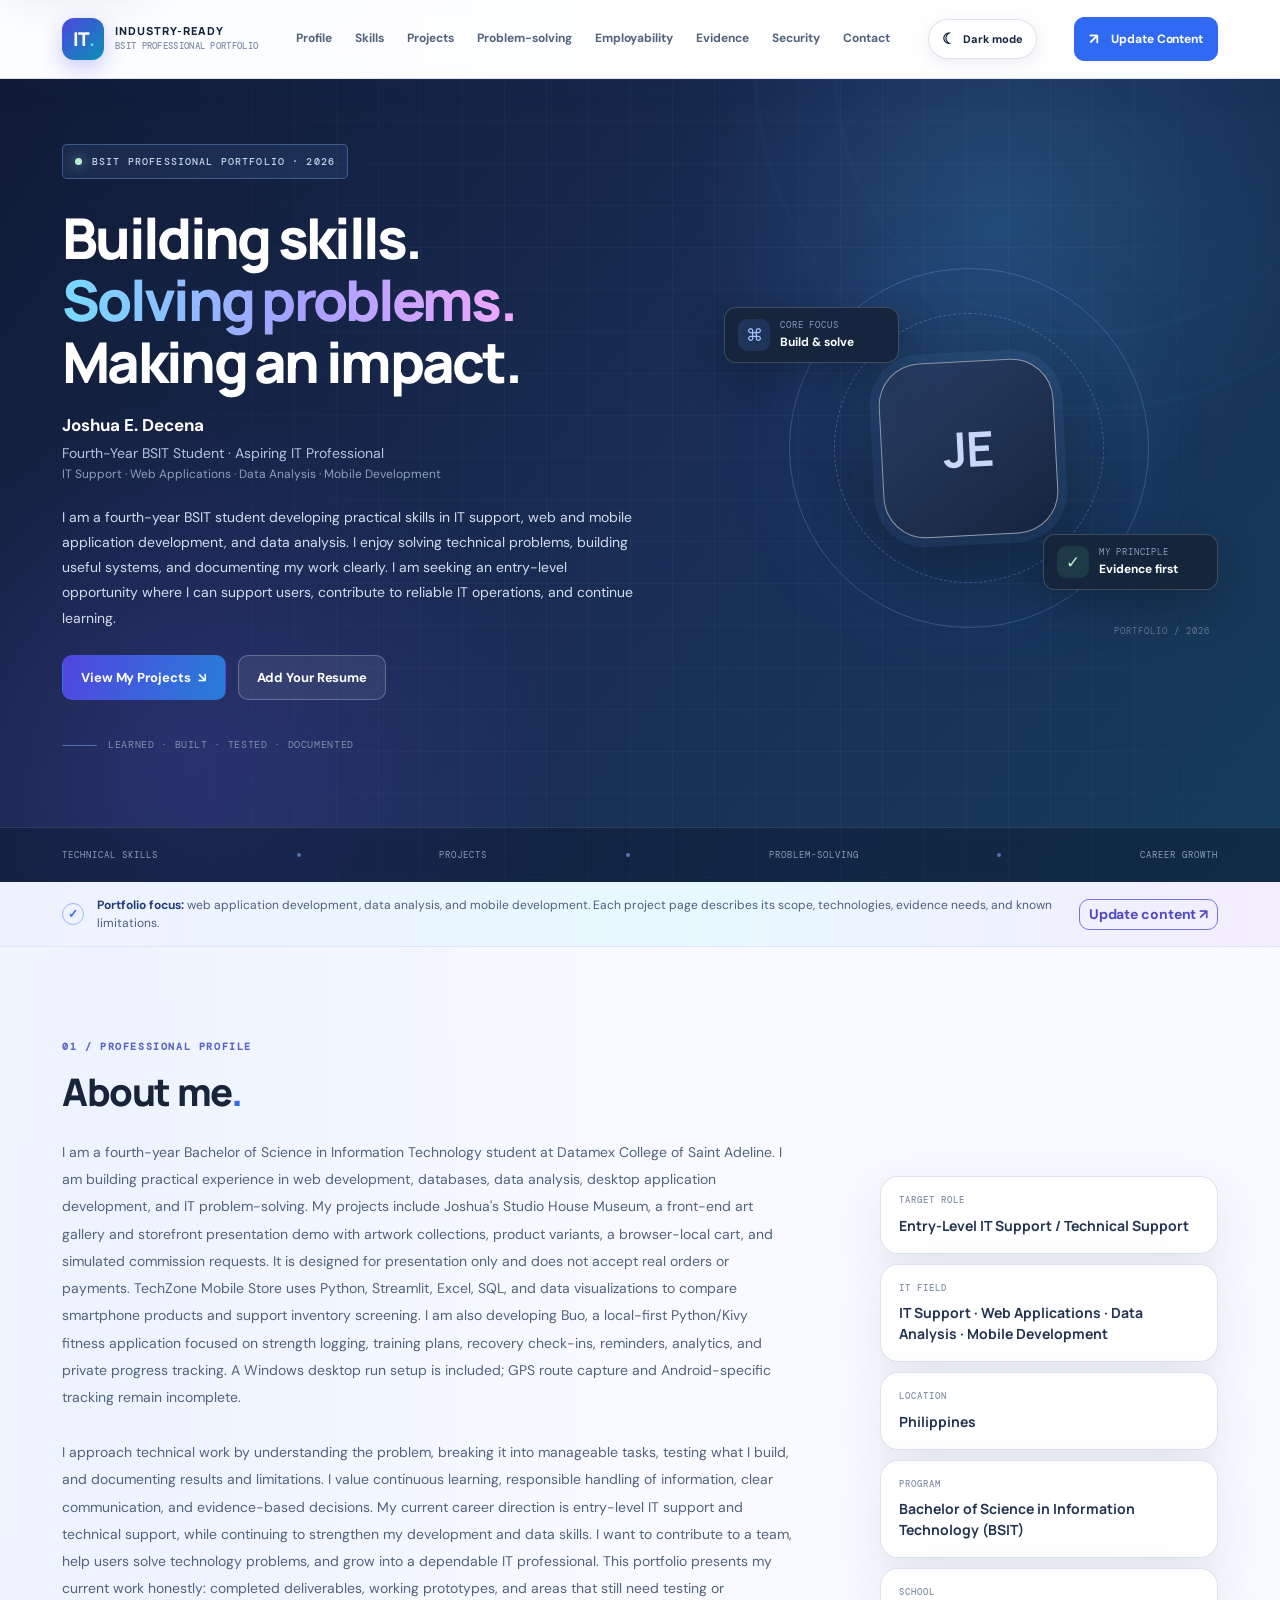
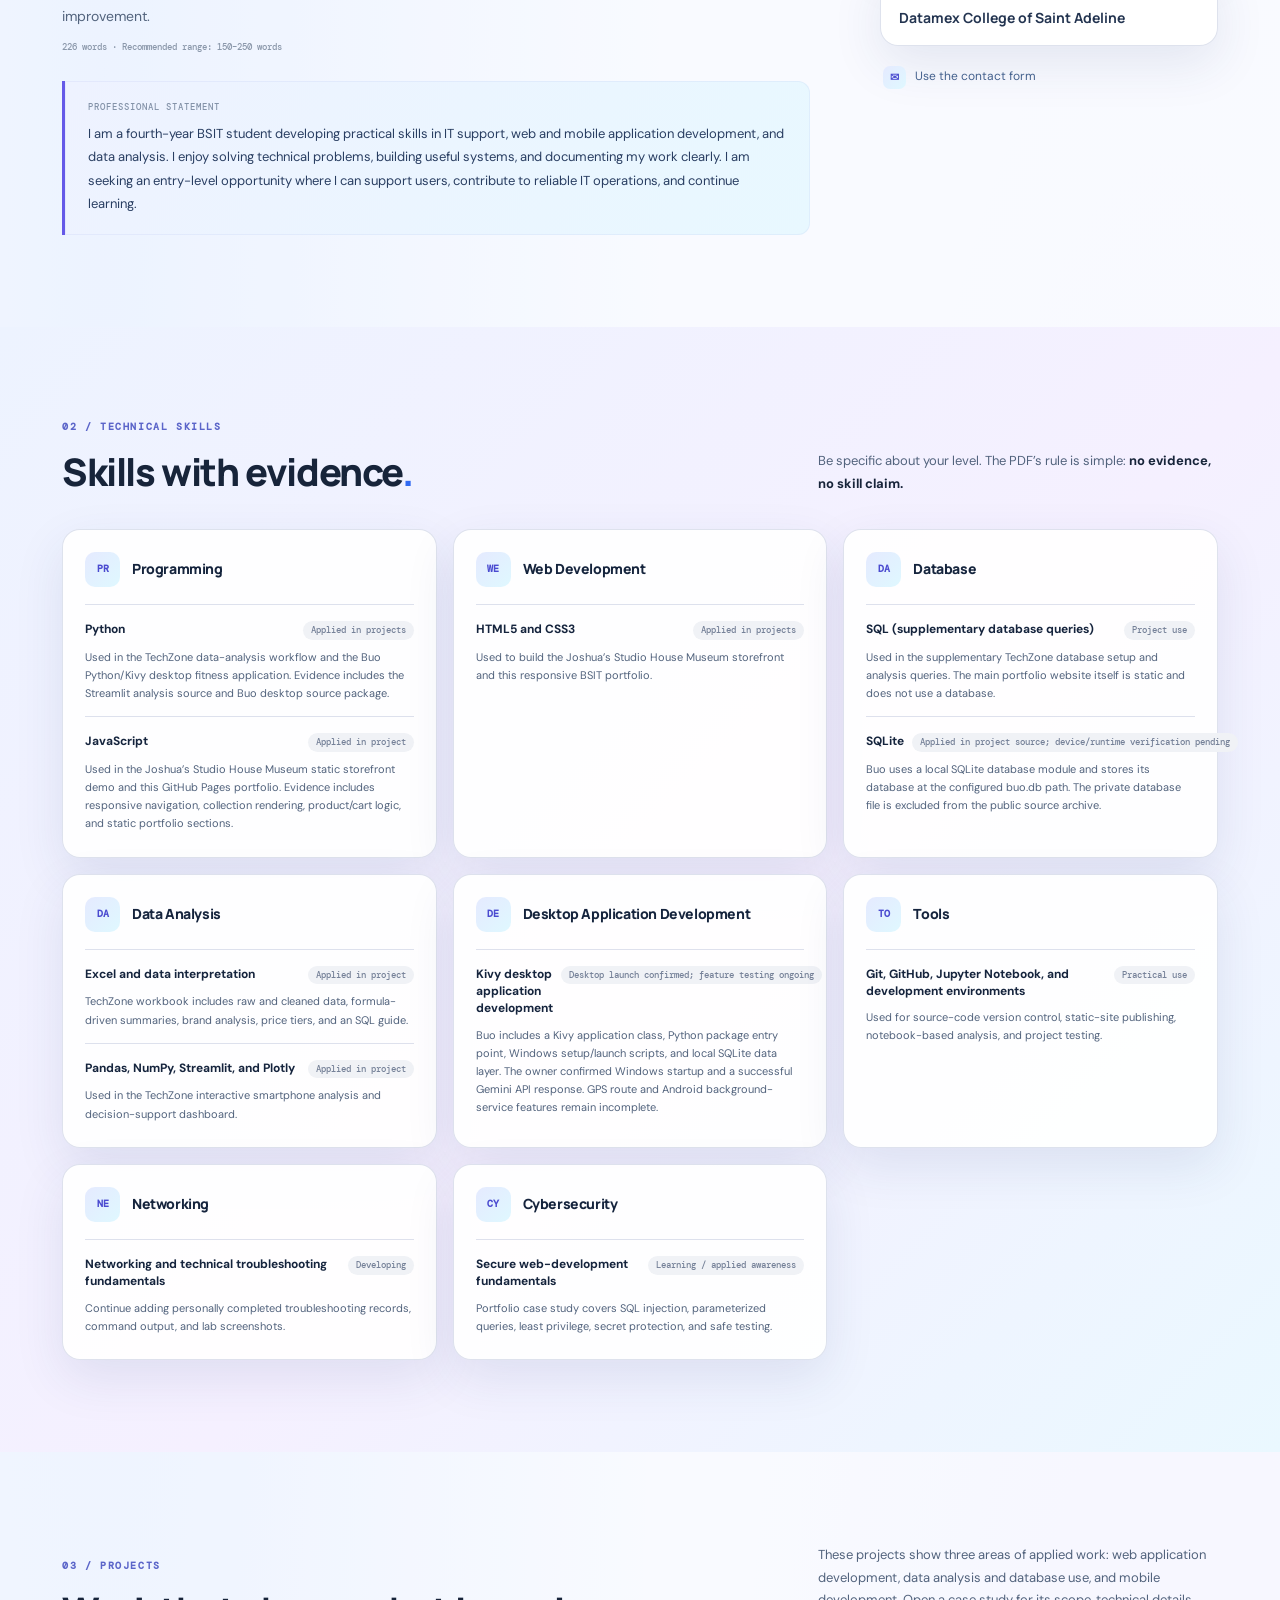
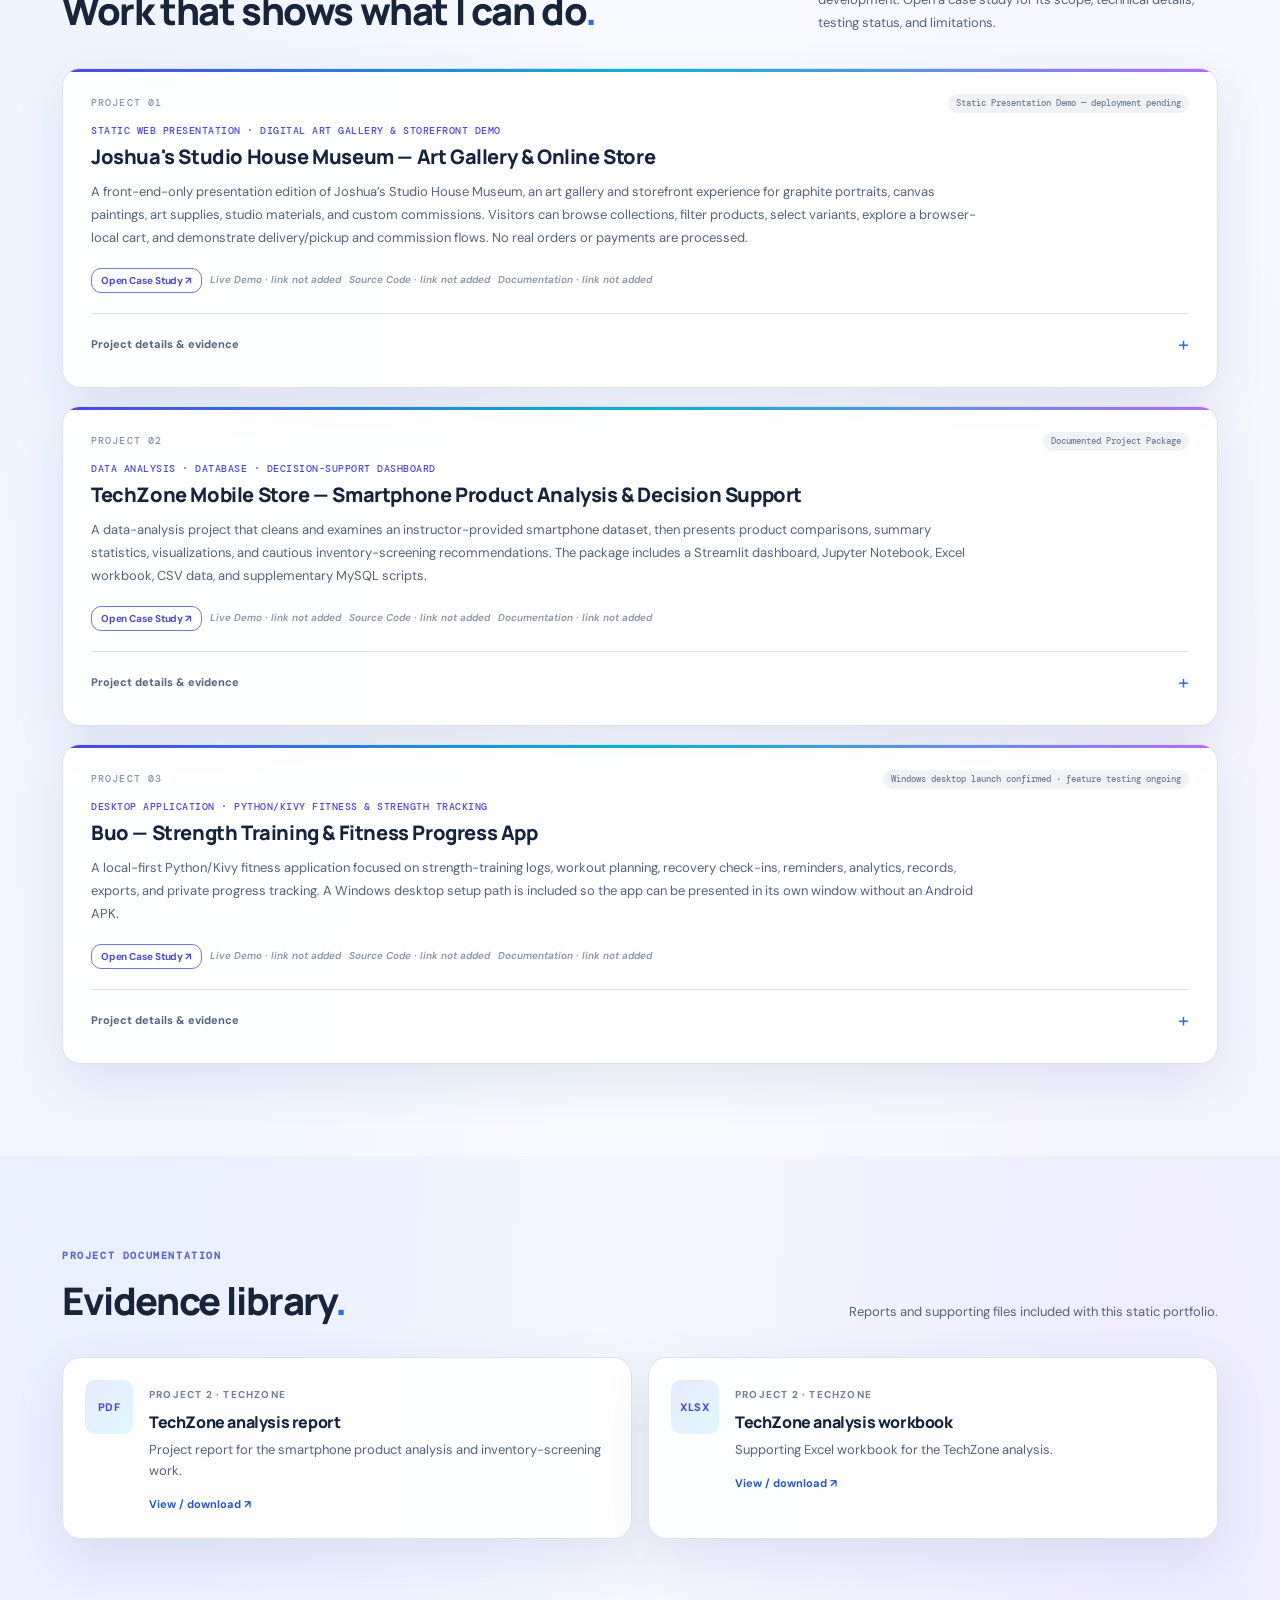
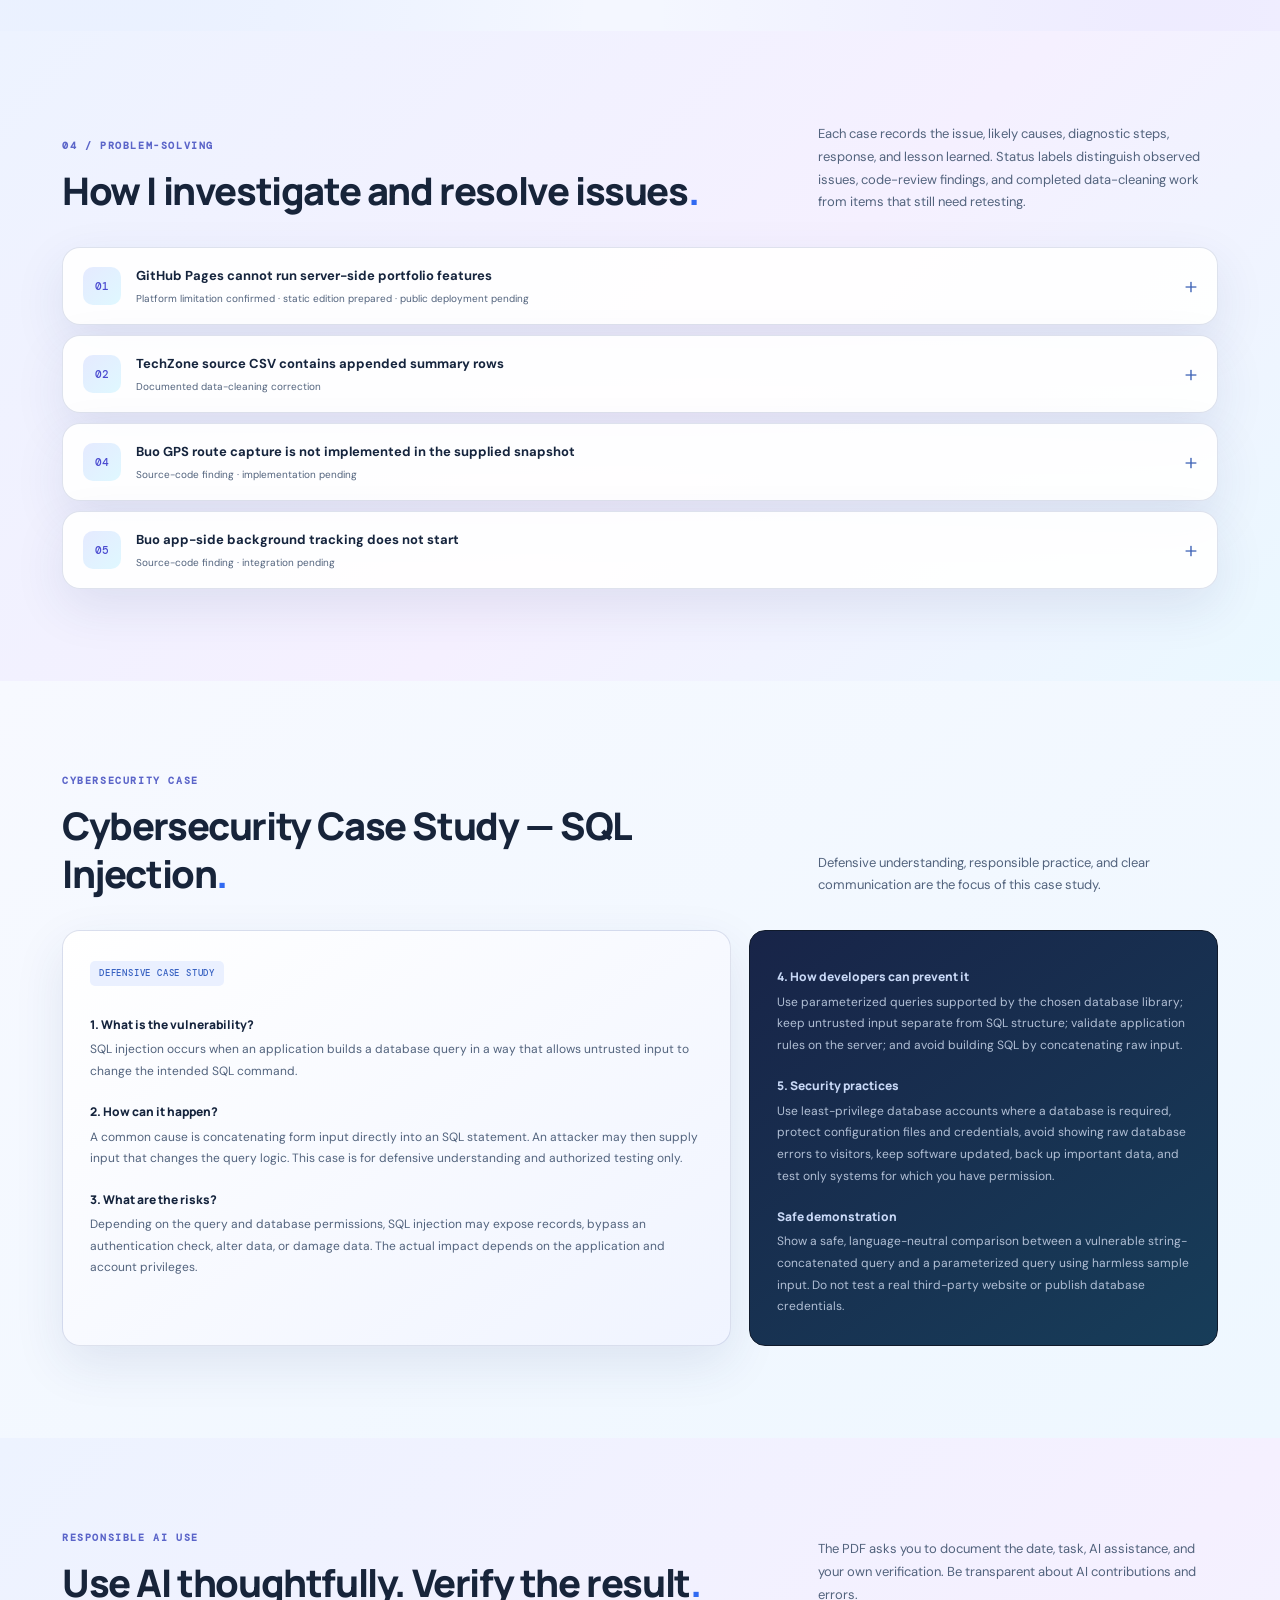
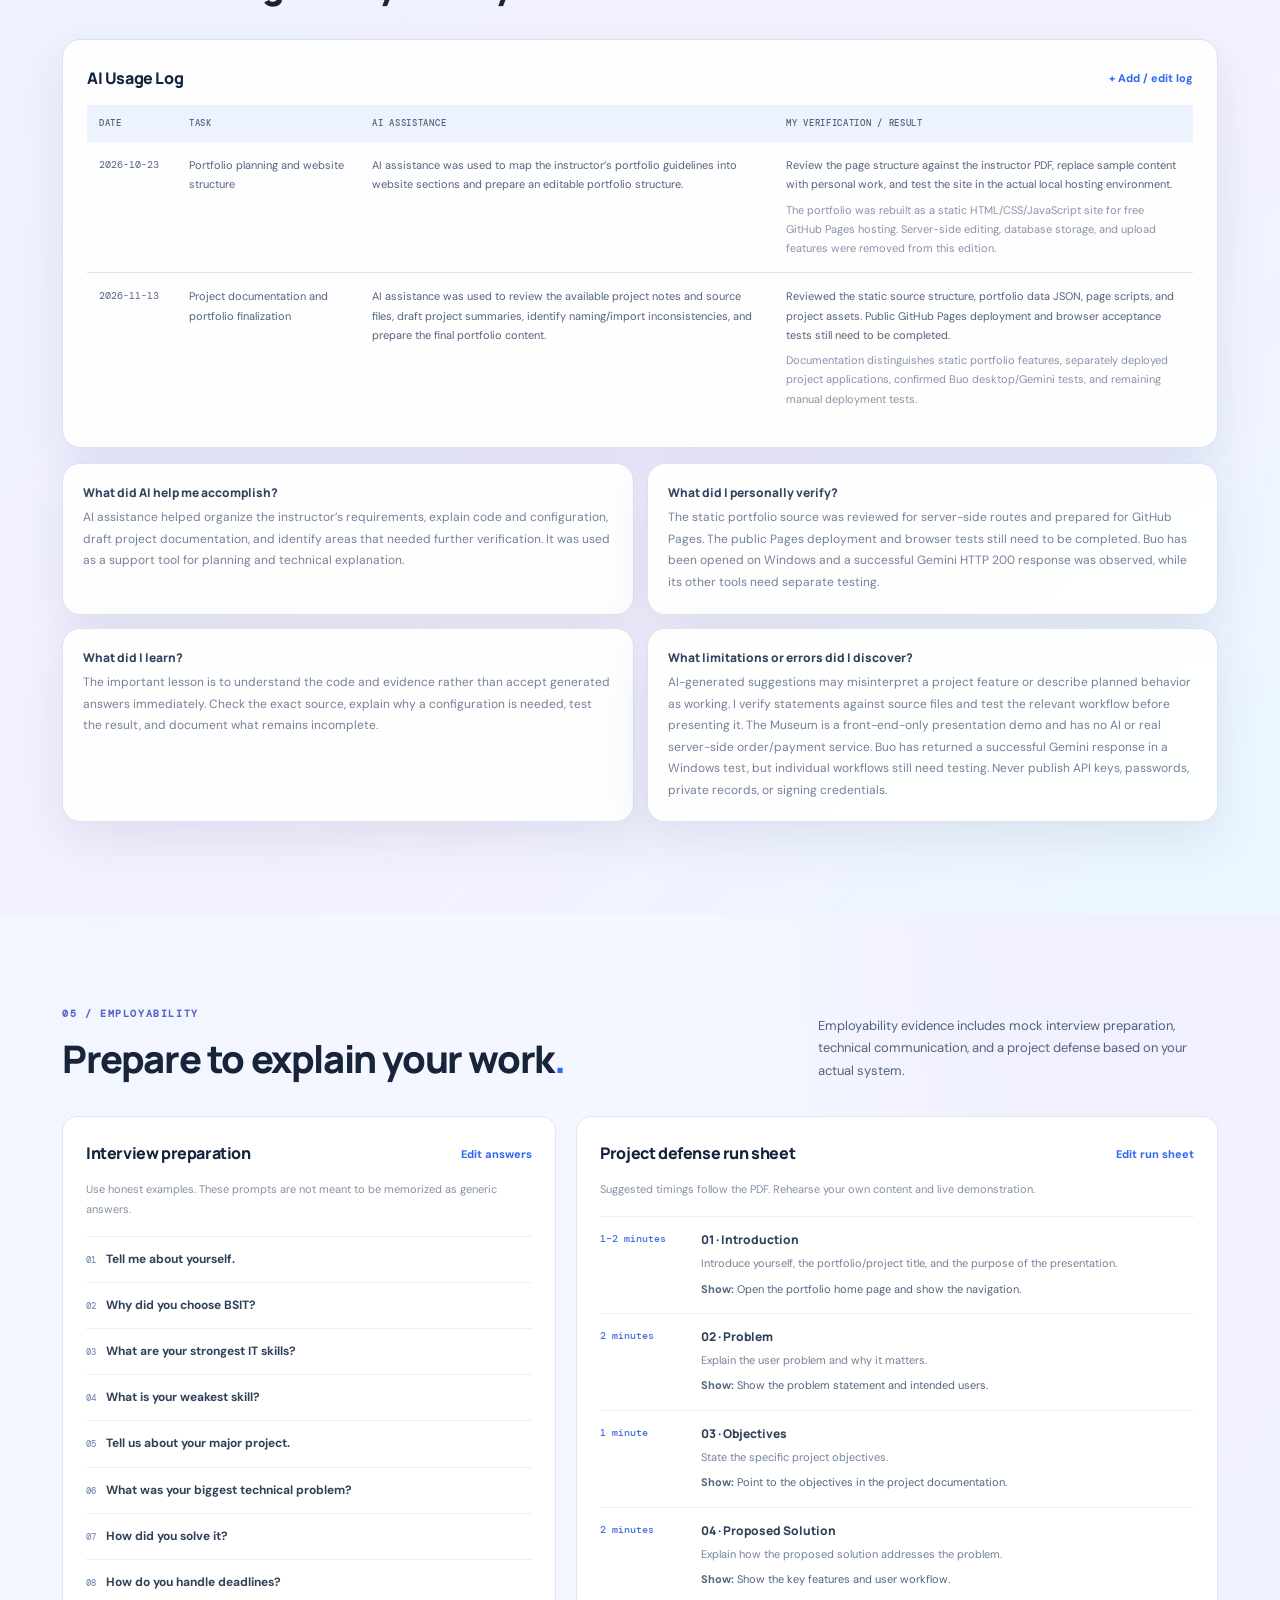
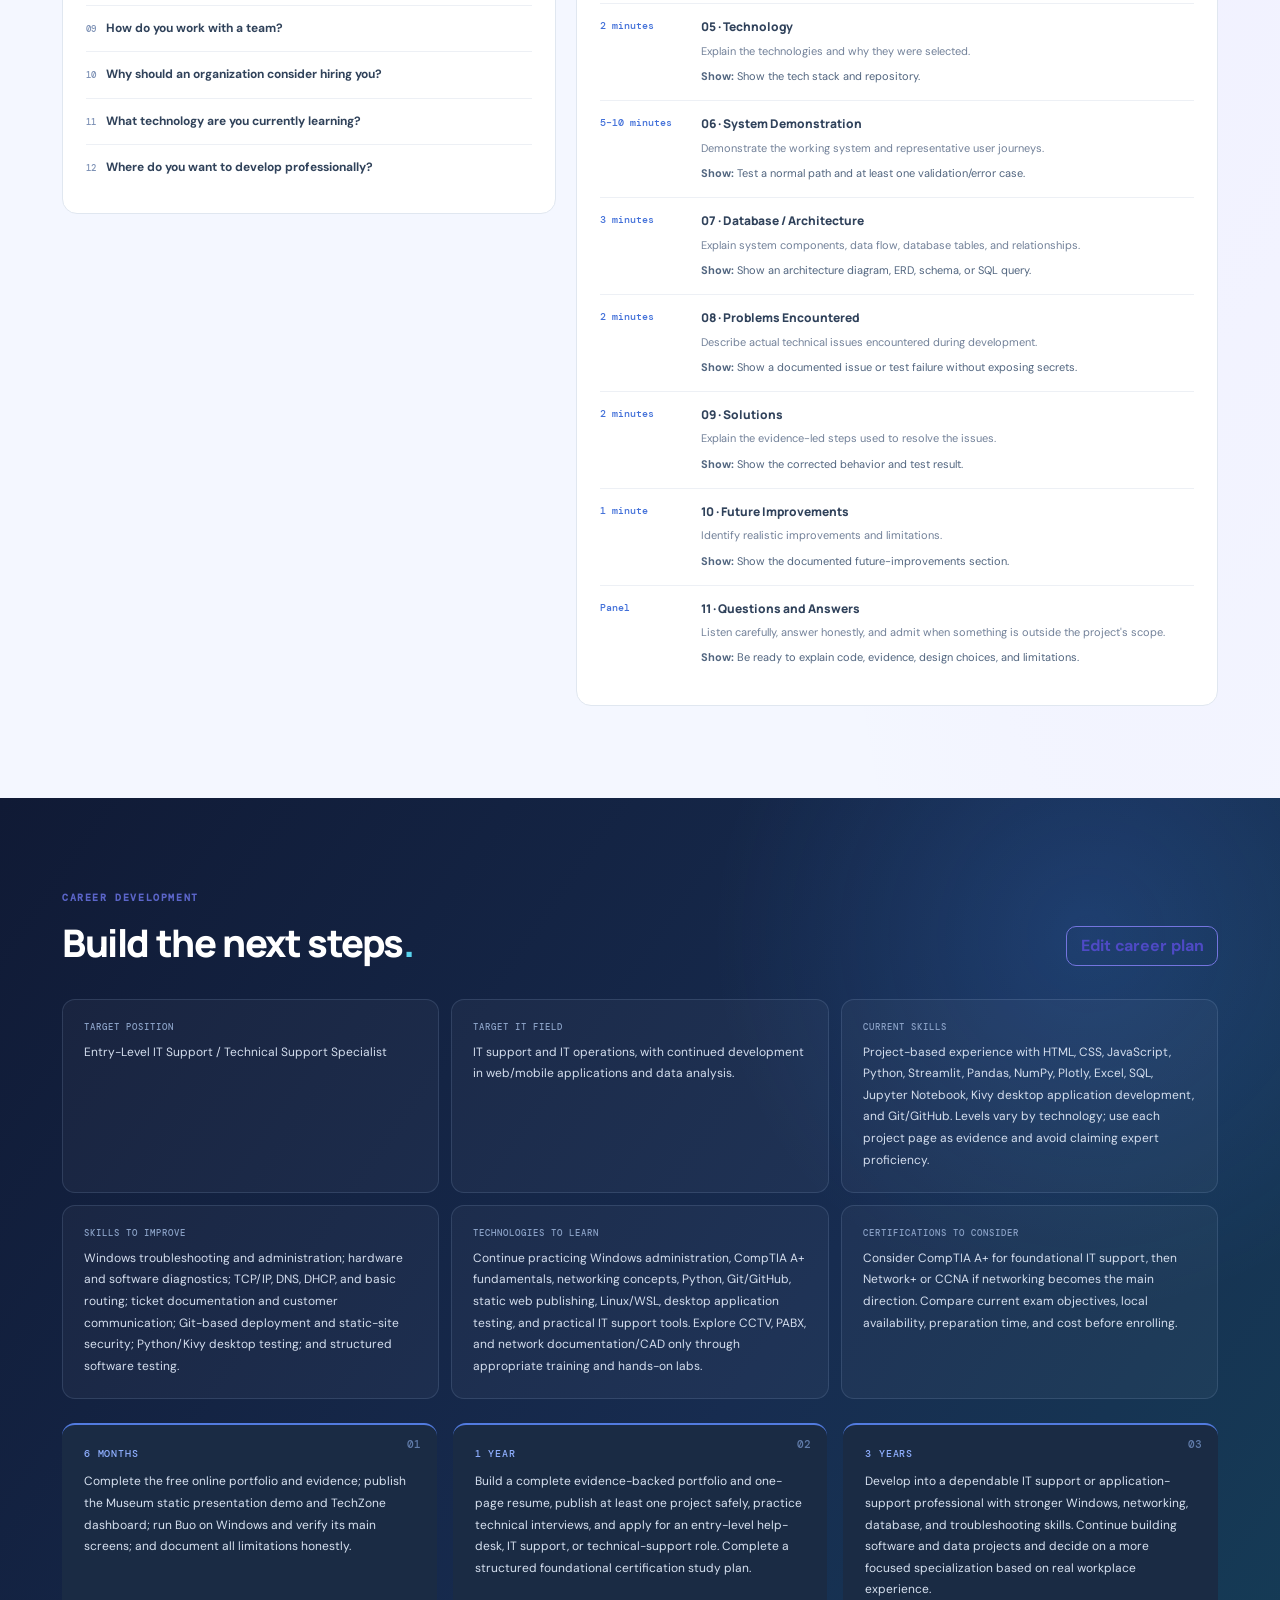
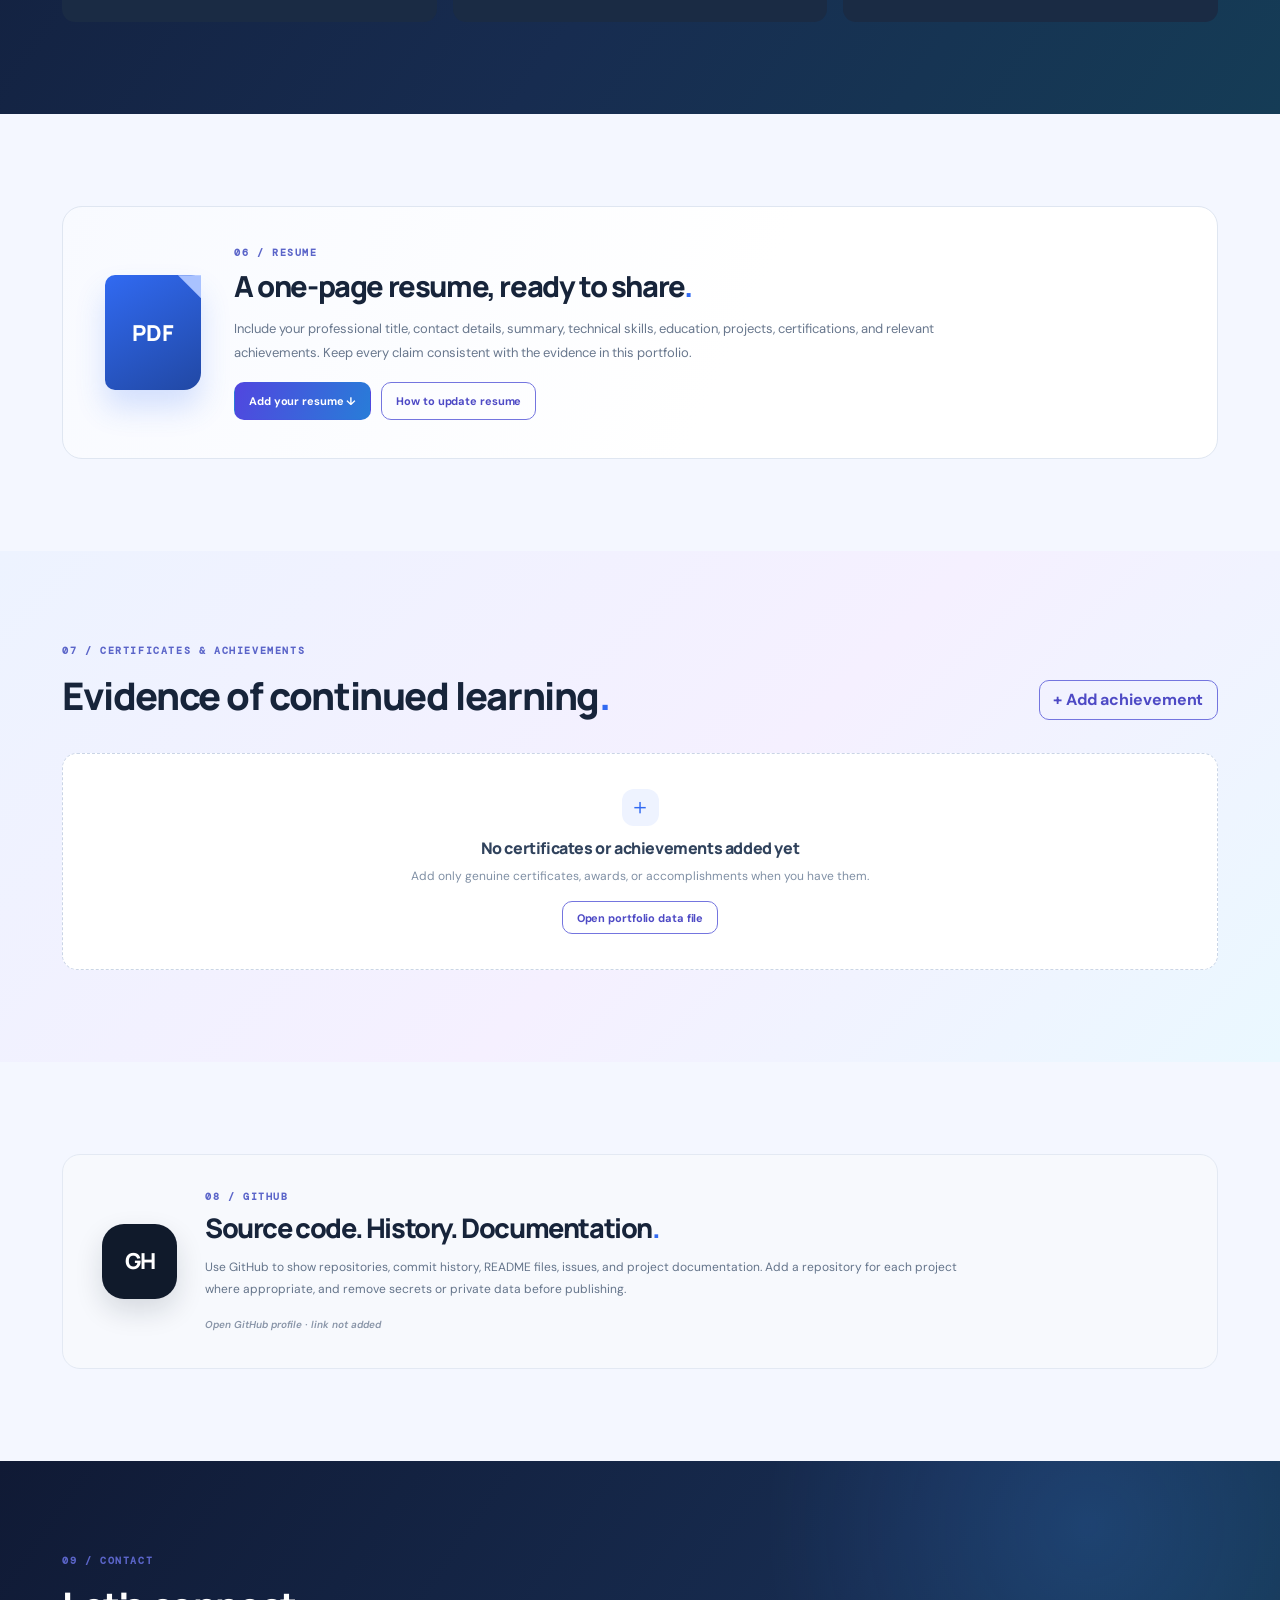
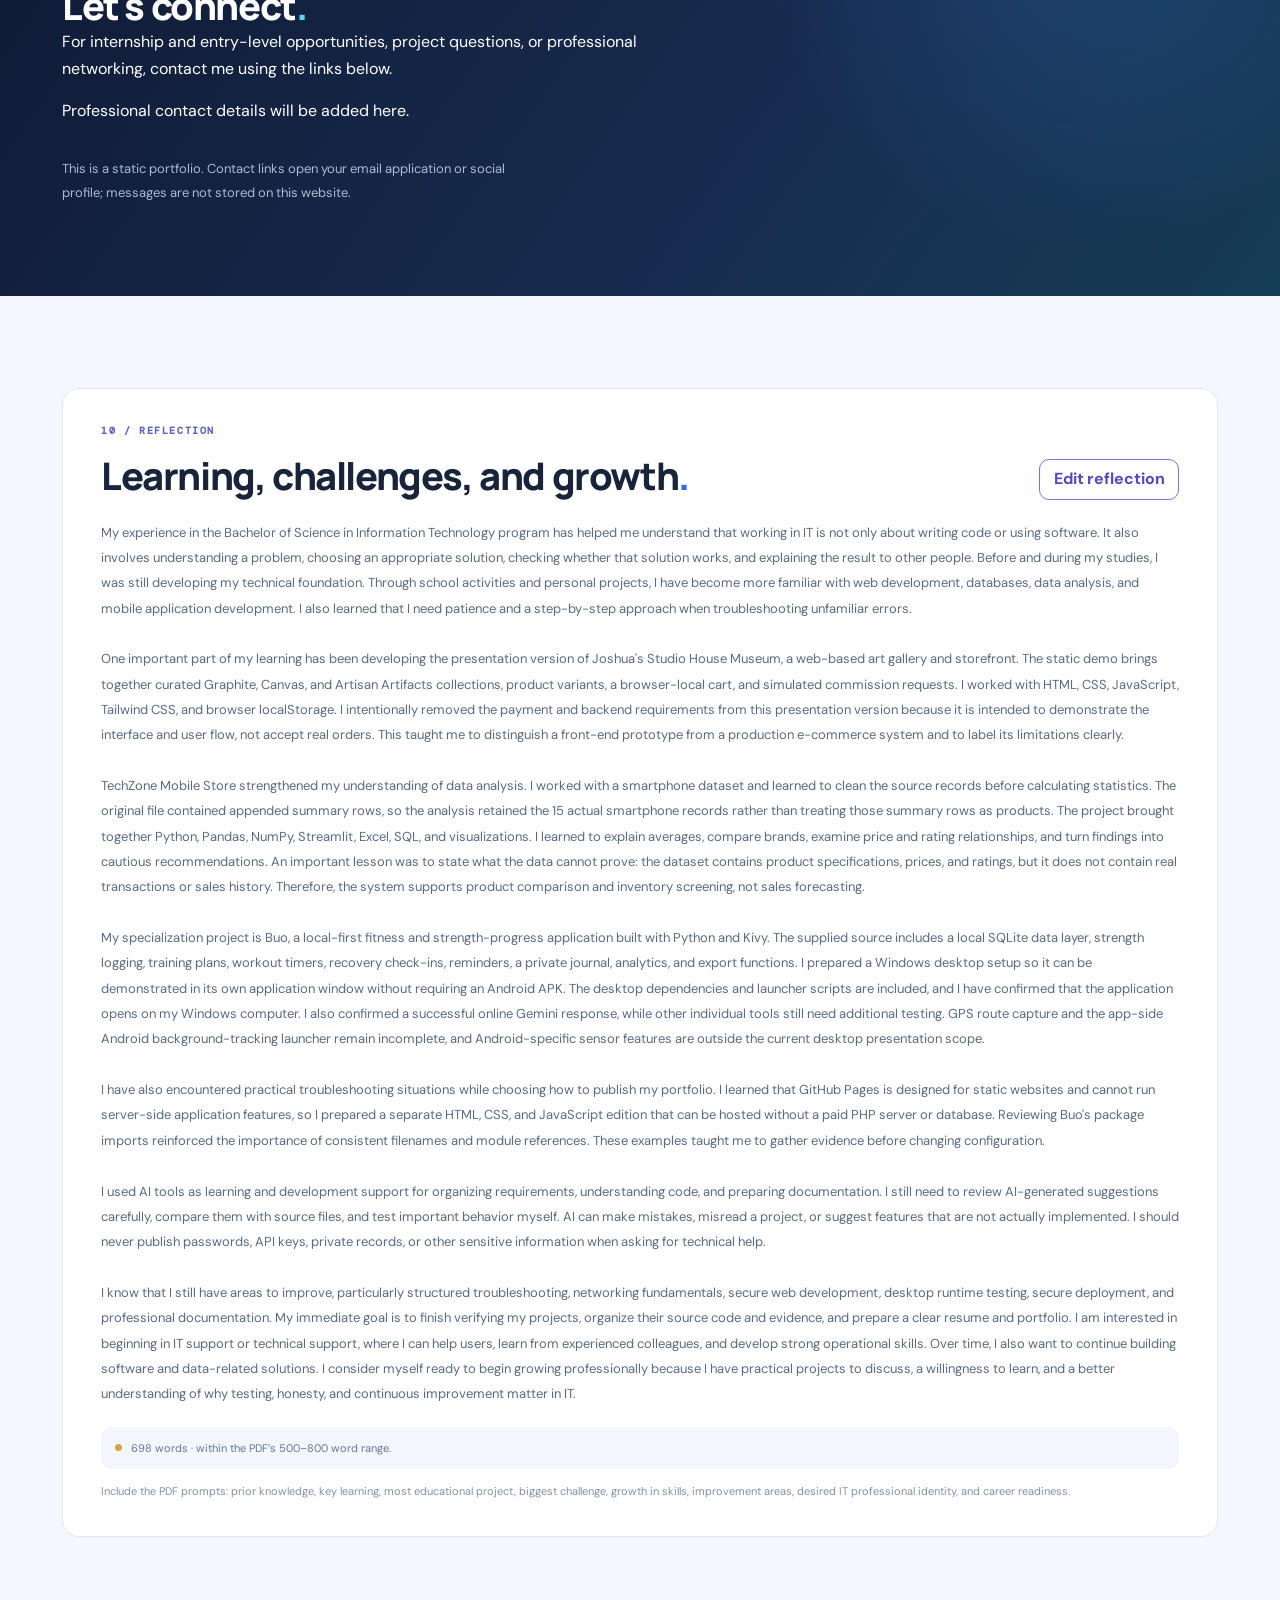
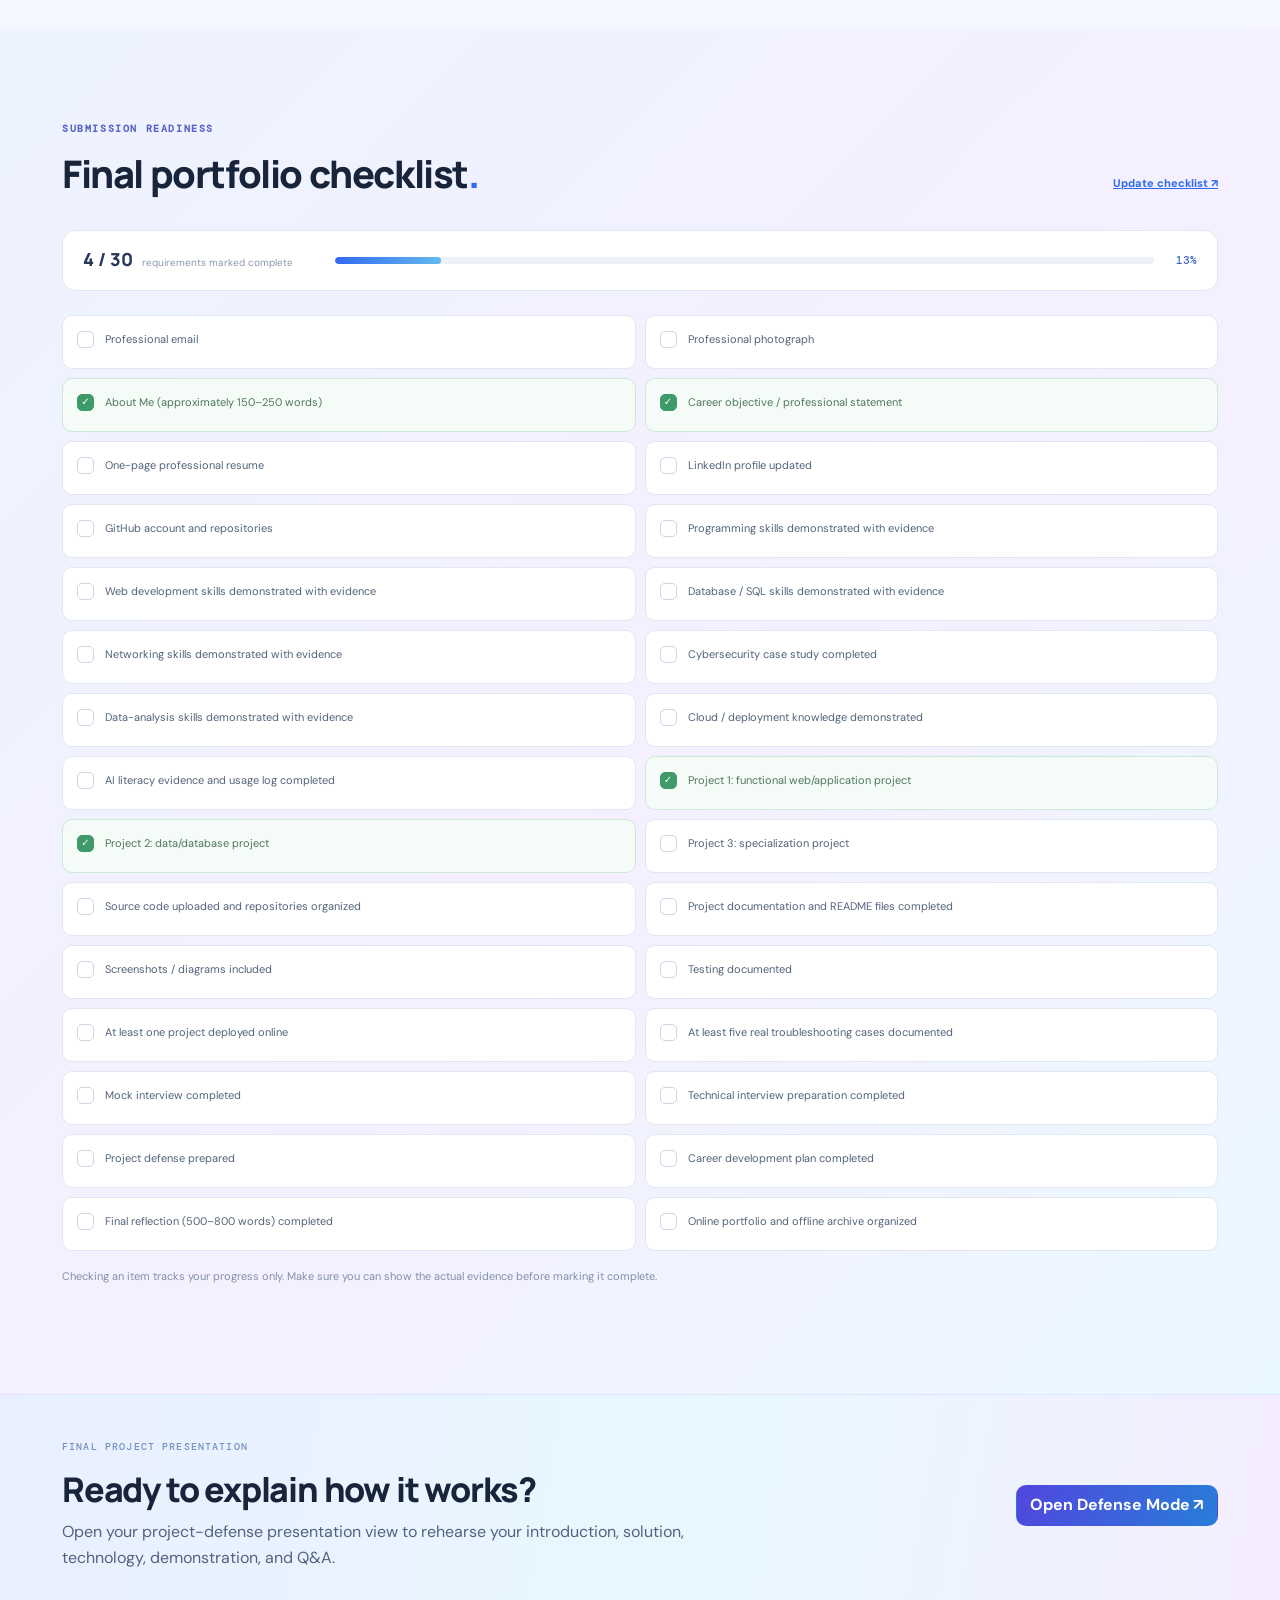
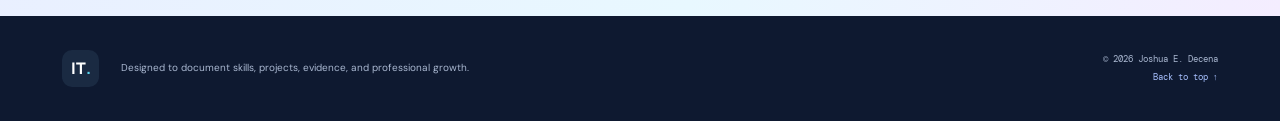
==== index.html @ c1813f4b "Add static BSIT professional portfolio" ====
<!doctype html>
<html lang="en">
<head>
  <meta charset="utf-8">
  <meta name="viewport" content="width=device-width, initial-scale=1">
  <meta name="theme-color" content="#101a2b">
  <meta name="description" content="Joshua E. Decena — BSIT portfolio featuring web and mobile application development, data analysis, IT support learning, project documentation, and evidence.">
  <title>Joshua E. Decena | BSIT Professional Portfolio</title>
  <link rel="preconnect" href="https://cdn.jsdelivr.net" crossorigin>
  <link href="https://cdn.jsdelivr.net/npm/bootstrap@5.3.3/dist/css/bootstrap.min.css" rel="stylesheet">
  <link href="assets/css/style.css" rel="stylesheet">
  <link href="assets/css/upgrade.css" rel="stylesheet">
  <link href="assets/css/portfolio-theme.css" rel="stylesheet">
</head>
<body>
  <a class="skip-link" href="#mainContent">Skip to content</a>
  <header class="site-header">
    <div class="container header-inner">
      <a class="brand" href="#home" aria-label="Go to homepage">
        <span class="brand-mark">IT<span>.</span></span>
        <span class="brand-name">INDUSTRY-READY <small>BSIT PROFESSIONAL PORTFOLIO</small></span>
      </a>
      <button class="mobile-menu-toggle" id="mobileMenuToggle" type="button" aria-label="Toggle navigation" aria-expanded="false"><span></span><span></span><span></span></button>
      <nav class="main-nav" id="mainNav" aria-label="Main navigation">
        <a href="#profile">Profile</a>
        <a href="#skills">Skills</a>
        <a href="#projects">Projects</a>
        <a href="#problem-solving">Problem-solving</a>
        <a href="#employability">Employability</a>
        <a href="#evidence">Evidence</a>
        <a href="#security">Security</a>
        <a href="#contact">Contact</a>
      </nav>
      <button class="theme-toggle" type="button" data-theme-toggle aria-label="Switch color theme"><span class="theme-icon" aria-hidden="true">☾</span><span class="theme-label">Dark mode</span></button>
      <a class="btn btn-edit" id="openEditorButton" href="editing.html"><span class="edit-pencil" aria-hidden="true">↗</span> Update Content</a>
    </div>
  </header>

  <main id="mainContent">
    
    <section class="hero-section" id="home">
      <div class="hero-orb hero-orb-one" aria-hidden="true"></div>
      <div class="hero-orb hero-orb-two" aria-hidden="true"></div>
      <div class="container hero-grid">
        <div class="hero-copy">
          <div class="hero-kicker"><span class="status-light"></span> BSIT PROFESSIONAL PORTFOLIO · 2026</div>
          <h1>Building skills.<br><span>Solving problems.</span><br>Making an impact.</h1>
          <p class="hero-name-line" id="heroName">Your Name</p>
          <p class="hero-role" id="heroRole">BSIT Student · Aspiring IT Professional</p>
          <p class="hero-specialization" id="heroSpecialization">Choose your preferred IT field</p>
          <p class="hero-statement" id="heroStatement">Add your professional statement in Edit Content.</p>
          <div class="hero-actions">
            <a class="btn btn-primary btn-lg" href="#projects">View My Projects <span aria-hidden="true">↘</span></a>
            <a class="btn btn-outline-light btn-lg" id="heroResume" href="#resume">Add Your Resume</a>
          </div>
          <div class="hero-footnote"><span class="footnote-line"></span><span>LEARNED · BUILT · TESTED · DOCUMENTED</span></div>
        </div>
        <div class="hero-visual">
          <div class="visual-ring ring-outer" aria-hidden="true"></div>
          <div class="visual-ring ring-inner" aria-hidden="true"></div>
          <div class="visual-grid" aria-hidden="true"></div>
          <div class="hero-avatar" id="heroAvatar" aria-label="Profile avatar"><span id="heroInitials">IT</span></div>
          <div class="float-card float-card-top"><span class="float-icon">⌘</span><span><small>CORE FOCUS</small><strong>Build & solve</strong></span></div>
          <div class="float-card float-card-bottom"><span class="float-icon float-icon-green">✓</span><span><small>MY PRINCIPLE</small><strong>Evidence first</strong></span></div>
          <div class="visual-caption">PORTFOLIO / 2026</div>
        </div>
      </div>
      <div class="hero-bottom-line"><div class="container"><span>TECHNICAL SKILLS</span><i></i><span>PROJECTS</span><i></i><span>PROBLEM-SOLVING</span><i></i><span>CAREER GROWTH</span></div></div>
    </section>

    <div class="starter-banner portfolio-note">
      <div class="container starter-banner-inner"><span class="banner-icon" aria-hidden="true">✓</span><p><strong>Portfolio focus:</strong> web application development, data analysis, and mobile development. Each project page describes its scope, technologies, evidence needs, and known limitations.</p><a class="btn btn-sm btn-outline-primary" href="editing.html">Update content ↗</a></div>
    </div>

    <section class="content-section profile-section" id="profile">
      <div class="container" id="profileContent"></div>
    </section>

    <section class="content-section skills-section section-tinted" id="skills">
      <div class="container" id="skillsContent"></div>
    </section>

    <section class="content-section projects-section" id="projects">
      <div class="container" id="projectsContent"></div>
    </section>

    <section class="content-section evidence-section" id="evidence">
      <div class="container" id="evidenceContent"></div>
    </section>

    <section class="content-section problem-section section-tinted" id="problem-solving">
      <div class="container" id="troubleshootingContent"></div>
    </section>

    <section class="content-section security-section" id="security">
      <div class="container" id="securityContent"></div>
    </section>

    <section class="content-section ai-section section-tinted" id="ai-literacy">
      <div class="container" id="aiLiteracyContent"></div>
    </section>

    <section class="content-section employability-section" id="employability">
      <div class="container" id="employabilityContent"></div>
    </section>

    <section class="content-section career-section section-dark" id="career-plan">
      <div class="container" id="careerPlanContent"></div>
    </section>

    <section class="content-section resume-section" id="resume">
      <div class="container" id="resumeContent"></div>
    </section>

    <section class="content-section certificates-section section-tinted" id="certificates">
      <div class="container" id="certificatesContent"></div>
    </section>

    <section class="content-section github-section" id="github">
      <div class="container" id="githubContent"></div>
    </section>

    <section class="content-section contact-section section-dark" id="contact">
      <div class="container" id="contactContent"></div>
    </section>

    <section class="content-section reflection-section" id="reflection">
      <div class="container" id="reflectionContent"></div>
    </section>

    <section class="content-section checklist-section section-tinted" id="checklist">
      <div class="container" id="checklistContent"></div>
    </section>
  </main>

  <section class="defense-shortcut">
    <div class="container defense-shortcut-inner"><div><p class="eyebrow">FINAL PROJECT PRESENTATION</p><h2>Ready to explain how it works?</h2><p>Open your project-defense presentation view to rehearse your introduction, solution, technology, demonstration, and Q&amp;A.</p></div><a class="btn btn-primary" href="defense.html">Open Defense Mode ↗</a></div>
  </section>

  <footer class="site-footer">
    <div class="container footer-inner"><a class="footer-brand" href="#home">IT<span>.</span></a><p>Designed to document skills, projects, evidence, and professional growth.</p><div class="footer-meta"><span>© <span id="currentYear"></span> <span id="footerName">Your Name</span></span><a href="#home">Back to top ↑</a></div></div>
  </footer>

  

  <script src="assets/js/default-data.js"></script>
  <script>window.publicEvidence = []; window.staticEvidence = [
    { category: "Project 2 · TechZone", title: "TechZone analysis report", description: "Project report for the smartphone product analysis and inventory-screening work.", url: "evidence-staging/Project2_TechZone_Final_Report.pdf", type: "pdf" },
    { category: "Project 2 · TechZone", title: "TechZone analysis workbook", description: "Supporting Excel workbook for the TechZone analysis.", url: "evidence-staging/Project2_TechZone_Analysis_Workbook.xlsx", type: "spreadsheet" }
  ];</script>
  <script src="assets/js/app.js"></script>
  <script src="assets/js/theme.js"></script>
</body>
</html>
---- assets/css/style.css ----
@import url('https://fonts.googleapis.com/css2?family=DM+Mono:wght@400;500&family=DM+Sans:wght@400;500;600;700&family=Manrope:wght@400;500;600;700;800&display=swap');

:root {
  --ink: #17243a;
  --ink-soft: #43536b;
  --muted: #708098;
  --navy: #101a2b;
  --navy-2: #16243a;
  --blue: #316af2;
  --blue-dark: #2054d4;
  --blue-light: #e8efff;
  --cyan: #59d4ee;
  --mint: #b5f1d0;
  --paper: #ffffff;
  --paper-soft: #f5f7fb;
  --line: #e1e7f0;
  --shadow: 0 18px 46px rgba(24, 43, 78, .09);
  --radius: 20px;
  --mono: 'DM Mono', ui-monospace, SFMono-Regular, Menlo, Consolas, monospace;
}

* { box-sizing: border-box; }
html { scroll-behavior: smooth; scroll-padding-top: 88px; }
body { margin: 0; color: var(--ink); background: var(--paper); font-family: 'DM Sans', system-ui, -apple-system, BlinkMacSystemFont, 'Segoe UI', sans-serif; font-size: 16px; line-height: 1.65; }
body.modal-open { overflow: hidden; }
a { color: inherit; }
button, input, textarea, select { font: inherit; }
::selection { background: rgba(49, 106, 242, .18); }
.skip-link { position: fixed; z-index: 5000; top: 8px; left: 8px; transform: translateY(-160%); padding: 10px 14px; background: #fff; color: var(--ink); border-radius: 8px; box-shadow: var(--shadow); }
.skip-link:focus { transform: none; }
.container { max-width: 1180px; }

/* Header */
.site-header { position: sticky; z-index: 1000; top: 0; background: rgba(255,255,255,.93); border-bottom: 1px solid rgba(221,228,239,.9); backdrop-filter: blur(16px); }
.header-inner { min-height: 78px; display: flex; align-items: center; justify-content: space-between; gap: 24px; }
.brand { display: inline-flex; align-items: center; gap: 11px; text-decoration: none; flex-shrink: 0; }
.brand-mark { display: inline-flex; align-items: center; justify-content: center; width: 42px; height: 42px; border-radius: 12px; background: var(--navy); color: #fff; font: 800 19px/1 'Manrope', sans-serif; letter-spacing: -1px; }
.brand-mark span, .footer-brand span { color: var(--cyan); }
.brand-name { display: flex; flex-direction: column; font: 800 11px/1.35 'Manrope', sans-serif; letter-spacing: 1px; color: var(--ink); }
.brand-name small { font: 500 9px/1.6 var(--mono); letter-spacing: .3px; color: #8090a7; }
.main-nav { display: flex; align-items: center; gap: clamp(13px, 1.8vw, 25px); }
.main-nav a { color: #53627a; font-size: 12px; font-weight: 700; text-decoration: none; white-space: nowrap; transition: color .2s ease; }
.main-nav a:hover, .main-nav a:focus-visible { color: var(--blue); }
.btn { display: inline-flex; align-items: center; justify-content: center; gap: .45rem; padding: .45rem .85rem; border: 1px solid transparent; border-radius: 10px; font-weight: 700; letter-spacing: -.1px; line-height: 1.5; text-align: center; text-decoration: none; vertical-align: middle; cursor: pointer; box-shadow: none !important; transition: background-color .15s ease, border-color .15s ease, color .15s ease; }
.btn:focus-visible { outline: 3px solid rgba(49,106,242,.25); outline-offset: 2px; }
.btn-lg { padding: .7rem 1.1rem; font-size: 1.05rem; }
.btn-sm { padding: .25rem .55rem; font-size: .875rem; }
.btn-primary { color: #fff; background-color: var(--blue); border-color: var(--blue); --bs-btn-bg: var(--blue); --bs-btn-border-color: var(--blue); --bs-btn-hover-bg: var(--blue-dark); --bs-btn-hover-border-color: var(--blue-dark); --bs-btn-active-bg: var(--blue-dark); --bs-btn-active-border-color: var(--blue-dark); }
.btn-primary:hover { color: #fff; background-color: var(--blue-dark); border-color: var(--blue-dark); }
.btn-outline-primary { color: var(--blue); background: transparent; border-color: #c8d6ff; --bs-btn-color: var(--blue); --bs-btn-border-color: #c8d6ff; --bs-btn-hover-bg: var(--blue); --bs-btn-hover-border-color: var(--blue); --bs-btn-hover-color: #fff; --bs-btn-active-bg: var(--blue-dark); --bs-btn-active-border-color: var(--blue-dark); }
.btn-outline-primary:hover { color: #fff; background: var(--blue); border-color: var(--blue); }
.btn-outline-light { color: #fff; border-color: rgba(255,255,255,.5); background: transparent; }
.btn-outline-light:hover { color: #fff; background: rgba(255,255,255,.1); border-color: #fff; }
.btn-outline-secondary { color: #61718a; border-color: #d7dfeb; background: transparent; }
.btn-outline-secondary:hover { color: #20334f; background: #eef2f8; border-color: #c5d0df; }
.form-control, .form-select { display: block; width: 100%; padding: .42rem .75rem; color: #293b55; background-color: #fff; border: 1px solid #dce4ef; border-radius: .5rem; font: inherit; font-size: 1rem; line-height: 1.5; }
.btn-edit { padding: 10px 14px; font-size: 12px; white-space: nowrap; color: #fff; background: var(--blue); border: 1px solid var(--blue); }
.btn-edit:hover { color: #fff; background: var(--blue-dark); border-color: var(--blue-dark); }
.edit-pencil { display: inline-block; margin-right: 5px; font-size: 15px; }
.mobile-menu-toggle { display: none; width: 40px; height: 40px; border: 1px solid var(--line); background: #fff; border-radius: 10px; align-items: center; justify-content: center; flex-direction: column; gap: 5px; }
.mobile-menu-toggle span { display: block; width: 17px; height: 2px; background: var(--ink); border-radius: 2px; }

/* Hero */
.hero-section { position: relative; overflow: hidden; color: #fff; background: radial-gradient(ellipse at 78% 33%, rgba(49,106,242,.20), transparent 38%), linear-gradient(120deg, #101a2b 0%, #14233a 52%, #10192a 100%); }
.hero-section::before { position: absolute; content: ''; inset: 0; pointer-events: none; opacity: .19; background-image: linear-gradient(rgba(255,255,255,.04) 1px, transparent 1px), linear-gradient(90deg, rgba(255,255,255,.04) 1px, transparent 1px); background-size: 58px 58px; mask-image: linear-gradient(90deg, transparent, #000 60%); }
.hero-orb { position: absolute; border: 1px solid rgba(91,160,255,.18); border-radius: 50%; pointer-events: none; }
.hero-orb-one { width: 680px; height: 680px; top: -350px; right: -155px; }
.hero-orb-two { width: 520px; height: 520px; top: -265px; right: -75px; }
.hero-grid { position: relative; z-index: 1; min-height: 575px; display: grid; grid-template-columns: 1.1fr .9fr; align-items: center; gap: 48px; padding-top: 65px; padding-bottom: 75px; }
.hero-kicker, .eyebrow { font: 500 10px/1.5 var(--mono); letter-spacing: 1.15px; text-transform: uppercase; }
.hero-kicker { display: inline-flex; align-items: center; gap: 10px; padding: 9px 12px; color: #c3d1e9; border: 1px solid rgba(163,188,226,.19); background: rgba(255,255,255,.035); border-radius: 5px; }
.status-light { width: 7px; height: 7px; background: var(--mint); border-radius: 50%; box-shadow: 0 0 13px rgba(181,241,208,.7); }
.hero-copy h1 { margin: 28px 0 18px; font: 800 clamp(40px, 4.4vw, 64px)/1.1 'Manrope', sans-serif; letter-spacing: -2.7px; }
.hero-copy h1 span { color: #83a9ff; }
.hero-name-line { margin: 0; color: #fff; font-weight: 700; font-size: 17px; }
.hero-role { margin: 3px 0 0; color: #b4c4dc; font-size: 14px; }
.hero-specialization { margin: 0; color: #8c9fb9; font-size: 12px; }
.hero-statement { max-width: 580px; margin: 20px 0 24px; color: #d3dced; font-size: 14px; line-height: 1.8; white-space: normal; }
.hero-actions { display: flex; flex-wrap: wrap; gap: 12px; }
.hero-actions .btn { padding: 12px 18px; font-size: 13px; }
.hero-actions .btn-outline-light { --bs-btn-color: #e1e9f9; --bs-btn-border-color: rgba(206,221,245,.33); --bs-btn-hover-bg: rgba(255,255,255,.10); --bs-btn-hover-color: #fff; --bs-btn-hover-border-color: rgba(255,255,255,.55); }
.btn-muted { color: #fff !important; background: rgba(255,255,255,.08) !important; border-color: rgba(255,255,255,.25) !important; }
.hero-footnote { display: flex; align-items: center; gap: 11px; margin-top: 38px; color: #7f91ab; font: 10px/1.4 var(--mono); letter-spacing: .65px; }
.footnote-line { width: 35px; height: 1px; background: #4b6da8; }
.hero-visual { position: relative; min-height: 390px; display: flex; justify-content: center; align-items: center; }
.visual-ring { position: absolute; border-radius: 50%; }
.ring-outer { width: 360px; height: 360px; border: 1px solid rgba(128,167,255,.3); box-shadow: inset 0 0 70px rgba(49,106,242,.07), 0 0 80px rgba(49,106,242,.08); }
.ring-inner { width: 270px; height: 270px; border: 1px dashed rgba(128,167,255,.4); }
.visual-grid { position: absolute; width: 210px; height: 210px; background-image: radial-gradient(rgba(134,169,255,.56) 1.2px, transparent 1.2px); background-size: 17px 17px; opacity: .48; mask-image: radial-gradient(circle, #000 10%, transparent 70%); }
.hero-avatar { z-index: 1; display: flex; align-items: center; justify-content: center; width: 175px; height: 175px; overflow: hidden; color: #c9d8f7; font: 700 48px/1 'Manrope', sans-serif; background: linear-gradient(145deg, #273e65, #17253d); border: 1px solid rgba(168,196,255,.6); border-radius: 42px; box-shadow: 0 28px 70px rgba(0,0,0,.34), inset 0 0 30px rgba(127,166,255,.08); transform: rotate(-3deg); }
.hero-avatar img { width: 100%; height: 100%; object-fit: cover; }
.float-card { z-index: 2; position: absolute; display: flex; align-items: center; gap: 10px; min-width: 175px; padding: 11px 13px; color: #f5f8ff; background: rgba(22,36,58,.92); border: 1px solid rgba(159,187,238,.22); border-radius: 12px; box-shadow: 0 12px 30px rgba(0,0,0,.2); backdrop-filter: blur(10px); }
.float-card-top { top: 54px; left: 1%; }
.float-card-bottom { right: 0; bottom: 53px; }
.float-icon { display: flex; align-items: center; justify-content: center; width: 32px; height: 32px; color: #a4c0ff; background: rgba(70,120,230,.18); border-radius: 9px; font-size: 17px; }
.float-icon-green { color: var(--mint); background: rgba(95,201,150,.13); }
.float-card small, .float-card strong { display: block; }
.float-card small { color: #859bbd; font: 9px/1.5 var(--mono); letter-spacing: .8px; }
.float-card strong { color: #fff; font: 700 12px/1.55 'DM Sans', sans-serif; }
.visual-caption { position: absolute; right: 8px; bottom: 6px; color: #647795; font: 9px/1.4 var(--mono); letter-spacing: 1px; }
.hero-bottom-line { position: relative; z-index: 1; border-top: 1px solid rgba(193,212,255,.12); }
.hero-bottom-line .container { min-height: 54px; display: flex; align-items: center; justify-content: space-between; gap: 20px; color: #8c9db7; font: 9px/1.4 var(--mono); letter-spacing: 1px; }
.hero-bottom-line i { width: 4px; height: 4px; background: #5374ae; border-radius: 50%; }

/* Banner + sections */
.starter-banner { background: #f2f6ff; border-bottom: 1px solid #dce6ff; }
.starter-banner-inner { display: flex; align-items: center; gap: 13px; min-height: 64px; padding-top: 10px; padding-bottom: 10px; }
.banner-icon { flex: 0 0 auto; width: 22px; height: 22px; display: inline-flex; align-items: center; justify-content: center; border: 1px solid #9eb7f7; border-radius: 50%; color: var(--blue); font: 700 12px/1 Georgia, serif; }
.starter-banner p { flex: 1; margin: 0; color: #4e5f7e; font-size: 12px; line-height: 1.55; }
.starter-banner p strong { color: #213d7a; }
.starter-banner button { flex: 0 0 auto; padding: 7px 0 7px 12px; border: 0; background: none; color: #255bd6; font-size: 11px; font-weight: 800; }
.content-section { padding: 92px 0; }
.section-tinted { background: var(--paper-soft); }
.section-dark { color: #fff; background: linear-gradient(125deg, #111c2e 0%, #15263f 100%); }
.eyebrow { margin: 0 0 14px; color: #7590bd; }
h2 { color: var(--ink); margin: 0; font: 800 clamp(28px, 3vw, 38px)/1.25 'Manrope', sans-serif; letter-spacing: -1.2px; }
.accent-dot { color: var(--blue); }
h3 { margin: 0; font: 800 19px/1.35 'Manrope', sans-serif; letter-spacing: -.4px; }
h4 { margin: 0 0 6px; font: 800 12px/1.45 'Manrope', sans-serif; }
.section-intro-row { display: flex; justify-content: space-between; align-items: flex-end; gap: 45px; margin-bottom: 33px; }
.section-intro { max-width: 400px; margin: 0; color: var(--muted); font-size: 13px; line-height: 1.75; }
.section-intro strong { color: var(--ink); }
.body-copy { margin-top: 23px; max-width: 730px; color: #56657a; font-size: 14px; line-height: 1.95; white-space: normal; }
.body-copy p { margin-bottom: 14px; }
.profile-section .container { display: grid; grid-template-columns: 1.55fr .7fr; gap: 70px; }
.word-count-inline { margin: 10px 0 0; color: #8a97aa; font: 500 9px/1.6 var(--mono); }
.statement-box { margin-top: 27px; padding: 20px 23px; background: #f7f9ff; border-left: 3px solid var(--blue); border-radius: 0 12px 12px 0; }
.small-label { display: block; margin-bottom: 7px; color: #8392a8; font: 500 9px/1.5 var(--mono); letter-spacing: 1px; text-transform: uppercase; }
.statement-box p { margin: 0; color: #293e62; font-size: 13px; line-height: 1.8; }
.profile-aside { display: flex; flex-direction: column; justify-content: center; gap: 10px; }
.detail-card { padding: 17px 18px; background: #fafbfe; border: 1px solid #e6ebf5; border-radius: 12px; }
.detail-card strong { display: block; color: #233450; font: 700 14px/1.5 'Manrope', sans-serif; }
.profile-links { display: flex; flex-direction: column; gap: 10px; padding: 10px 3px; }
.profile-links a { display: flex; gap: 9px; align-items: center; color: #44618d; text-decoration: none; font-size: 12px; overflow-wrap: anywhere; }
.profile-links a:hover { color: var(--blue); }
.mini-icon { display: inline-flex; align-items: center; justify-content: center; width: 23px; height: 23px; background: var(--blue-light); color: var(--blue); border-radius: 7px; font: 700 11px/1 'DM Sans', sans-serif; }
.link-placeholder { display: inline-flex; align-items: center; color: #8995a8; font-size: 10px; font-weight: 600; font-style: italic; }

/* Skills */
.skills-grid { display: grid; grid-template-columns: repeat(3, minmax(0, 1fr)); gap: 16px; }
.skill-card { padding: 22px 22px 10px; background: #fff; border: 1px solid #e2e8f2; border-radius: 15px; box-shadow: 0 5px 18px rgba(23,42,77,.025); }
.skill-card-head { display: flex; align-items: center; gap: 12px; padding-bottom: 17px; border-bottom: 1px solid #e9edf4; }
.skill-card-head h3 { font-size: 14px; }
.skill-icon { display: inline-flex; flex: 0 0 auto; align-items: center; justify-content: center; width: 35px; height: 35px; background: #eff3ff; color: #3563d6; border-radius: 10px; font: 700 10px/1 var(--mono); }
.skill-item { padding: 16px 0 14px; border-bottom: 1px solid #eef1f6; }
.skill-item:last-child { border-bottom: 0; }
.skill-title-row { display: flex; justify-content: space-between; align-items: flex-start; gap: 8px; }
.skill-title-row strong { color: #283951; font-size: 12px; line-height: 1.45; }
.level-pill, .status-pill { display: inline-flex; align-items: center; flex: 0 0 auto; border-radius: 100px; padding: 4px 8px; background: #f0f2f6; color: #758198; font: 500 9px/1.2 var(--mono); }
.level-pill.learning, .level-pill.beginner { color: #245cbf; background: #eaf1ff; }
.level-pill.intermediate { color: #21704b; background: #e7f7ee; }
.level-pill.advanced { color: #7658ae; background: #f1eaff; }
.skill-item p { margin: 8px 0 0; color: #8090a5; font-size: 11px; line-height: 1.65; }

/* Projects */
.projects-grid { display: grid; grid-template-columns: 1fr; gap: 18px; }
.project-card { padding: 25px 28px; background: #fff; border: 1px solid #e2e8f1; border-radius: 17px; box-shadow: 0 6px 25px rgba(26,43,75,.035); }
.project-topline { display: flex; align-items: center; justify-content: space-between; gap: 12px; }
.project-number { color: #8294b3; font: 500 10px/1.4 var(--mono); letter-spacing: 1.1px; }
.status-pill.planned { color: #92621d; background: #fff4db; }
.status-pill.in-progress { color: #245cbf; background: #eaf1ff; }
.status-pill.completed { color: #1f7048; background: #e6f7ed; }
.status-pill.needs-evidence { color: #855a20; background: #fff0db; }
.project-type { margin: 10px 0 5px; color: var(--blue); font: 500 10px/1.5 var(--mono); letter-spacing: .5px; text-transform: uppercase; }
.project-card h3 { font-size: 20px; }
.project-overview { max-width: 890px; margin: 10px 0 18px; color: #64738a; font-size: 13px; line-height: 1.8; }
.project-links { display: flex; align-items: center; flex-wrap: wrap; gap: 8px; margin-bottom: 20px; }
.project-links .btn { font-size: 10px; font-weight: 700; }
.project-details { border-top: 1px solid #e6ebf3; }
.project-details summary { cursor: pointer; list-style: none; display: flex; align-items: center; justify-content: space-between; gap: 12px; padding: 14px 0 1px; color: #536684; font-size: 11px; font-weight: 800; }
.project-details summary::-webkit-details-marker { display: none; }
.project-details summary::after { content: '+'; color: var(--blue); font-size: 20px; font-weight: 400; }
.project-details[open] summary::after { content: '−'; }
.details-body { display: grid; grid-template-columns: repeat(2, minmax(0, 1fr)); gap: 17px 30px; padding: 20px 0 10px; }
.detail-block p { margin: 0; color: #66758a; font-size: 12px; line-height: 1.8; overflow-wrap: anywhere; }
.detail-block h4 { color: #2e415d; }

/* Troubleshooting */
.case-list { display: grid; gap: 10px; }
.case-card { background: #fff; border: 1px solid #e0e7f1; border-radius: 13px; overflow: hidden; }
.case-card > summary { display: flex; align-items: center; gap: 15px; min-height: 76px; padding: 14px 20px; cursor: pointer; list-style: none; }
.case-card > summary::-webkit-details-marker { display: none; }
.case-number { flex: 0 0 auto; display: inline-flex; justify-content: center; align-items: center; width: 38px; height: 38px; color: #3c64bd; background: #eff3ff; border-radius: 10px; font: 500 11px/1 var(--mono); }
.case-heading { flex: 1; }
.case-heading strong { display: block; color: #2b3c54; font-size: 13px; }
.case-heading small { display: block; margin-top: 4px; color: #9b8a6c; font-size: 10px; }
.summary-plus { color: #5374be; font-size: 24px; font-weight: 300; }
.case-card[open] .summary-plus { transform: rotate(45deg); }
.case-grid { display: grid; grid-template-columns: repeat(2, minmax(0, 1fr)); gap: 20px 32px; padding: 5px 24px 25px 73px; border-top: 1px solid #edf0f6; }
.case-grid .detail-block { padding-top: 15px; }

/* Cybersecurity */
.security-section { background: #fff; }
.security-grid { display: grid; grid-template-columns: 1fr .7fr; gap: 18px; }
.security-main, .security-side { padding: 27px; border: 1px solid #e0e7f0; border-radius: 16px; background: #fff; }
.security-main { background: linear-gradient(145deg, #fff, #f8faff); }
.security-side { background: var(--navy); border-color: var(--navy); color: #e5ecf7; }
.security-tag { display: inline-flex; margin-bottom: 20px; padding: 6px 9px; background: #eaf0ff; color: #3862c2; border-radius: 5px; font: 500 9px/1.4 var(--mono); letter-spacing: .8px; }
.security-grid .detail-block { margin: 10px 0 21px; }
.security-grid .detail-block:last-child { margin-bottom: 0; }
.security-side .detail-block h4 { color: #c8d8f6; }
.security-side .detail-block p { color: #b1bfd5; }

/* AI literacy */
.ai-log-wrap { padding: 24px; background: #fff; border: 1px solid #e1e7f0; border-radius: 15px; }
.subsection-heading { display: flex; justify-content: space-between; align-items: center; gap: 15px; margin-bottom: 12px; }
.subsection-heading h3 { font-size: 16px; }
.text-button { padding: 5px 0; border: 0; background: none; color: var(--blue); font-size: 11px; font-weight: 800; }
.text-button:hover { color: var(--blue-dark); text-decoration: underline; }
.table-scroll { width: 100%; overflow-x: auto; }
.portfolio-table { width: 100%; border-collapse: collapse; font-size: 11px; }
.portfolio-table th { text-align: left; padding: 12px; color: #8a98ac; background: #f7f9fc; font: 500 9px/1.5 var(--mono); letter-spacing: .7px; text-transform: uppercase; }
.portfolio-table td { min-width: 140px; padding: 14px 12px; vertical-align: top; color: #53647c; border-bottom: 1px solid #e9eef5; line-height: 1.75; }
.portfolio-table tr:last-child td { border-bottom: 0; }
.portfolio-table td:first-child { min-width: 90px; white-space: nowrap; color: #2c405f; font-family: var(--mono); font-size: 10px; }
.table-muted { display: inline-block; margin-top: 6px; color: #8793a6; }
.ai-reflection-grid { display: grid; grid-template-columns: repeat(2, minmax(0, 1fr)); gap: 13px; margin-top: 15px; }
.reflection-prompt { padding: 20px; border: 1px solid #e1e7f0; background: #fff; border-radius: 13px; }
.reflection-prompt h4 { color: #304561; }
.reflection-prompt p { margin: 0; color: #728199; font-size: 12px; line-height: 1.8; }

/* Employability */
.employability-layout { display: grid; grid-template-columns: .87fr 1.13fr; gap: 20px; align-items: start; }
.interview-panel, .defense-panel { border: 1px solid #e0e7f0; border-radius: 15px; padding: 23px; background: #fff; }
.muted-copy { color: #8290a4; font-size: 11px; line-height: 1.8; }
.interview-panel > .muted-copy, .defense-panel > .muted-copy { margin: 0 0 16px; }
.interview-item { border-top: 1px solid #edf0f5; }
.interview-item summary { display: flex; align-items: baseline; gap: 10px; padding: 13px 0; color: #30425a; cursor: pointer; list-style: none; font-size: 12px; font-weight: 700; line-height: 1.6; }
.interview-item summary::-webkit-details-marker { display: none; }
.interview-item summary span { color: #7d91b5; font: 500 9px/1 var(--mono); }
.interview-item[open] summary { color: var(--blue); }
.interview-item p { margin: 0 0 16px 26px; color: #718098; font-size: 11px; line-height: 1.8; }
.defense-steps { display: grid; gap: 0; }
.defense-step { display: grid; grid-template-columns: 86px 1fr; gap: 15px; padding: 14px 0; border-top: 1px solid #edf0f5; }
.defense-time { color: #4270d9; font: 500 10px/1.6 var(--mono); }
.defense-step h4 { color: #30425b; margin-bottom: 6px; }
.defense-step p { margin: 0; color: #728199; font-size: 11px; line-height: 1.75; }
.defense-step .defense-demo { margin-top: 6px; color: #51657f; }

/* Career plan */
.section-dark .eyebrow { color: #87a3d4; }
.section-dark h2 { color: #fff; }
.section-dark .accent-dot { color: var(--cyan); }
.section-dark .section-intro { color: #a6b7d1; }
.career-info-grid { display: grid; grid-template-columns: repeat(3, minmax(0, 1fr)); gap: 12px; margin-top: 27px; }
.career-info-card { min-height: 140px; padding: 21px; border: 1px solid rgba(177,202,246,.14); border-radius: 13px; background: rgba(255,255,255,.035); }
.career-info-card .small-label { color: #8aa1c6; }
.career-info-card p { margin: 0; color: #d4deee; font-size: 12px; line-height: 1.8; }
.career-goals { display: grid; grid-template-columns: repeat(3, minmax(0, 1fr)); gap: 16px; margin-top: 24px; }
.career-goal { position: relative; padding: 21px 22px; background: #1a2b44; border-radius: 13px; border-top: 2px solid #527be0; }
.goal-marker { position: absolute; top: 14px; right: 16px; color: #617caa; font: 500 11px/1 var(--mono); }
.goal-time { display: block; color: #8fafff; font: 500 10px/1.5 var(--mono); letter-spacing: .8px; text-transform: uppercase; }
.career-goal p { margin: 10px 0 0; color: #d7e1f0; font-size: 12px; line-height: 1.8; }

/* Resume */
.resume-card { display: flex; align-items: center; gap: 33px; padding: 38px 42px; border: 1px solid #dfe6f1; border-radius: 20px; background: linear-gradient(115deg, #f8faff, #fff 58%); }
.resume-icon { flex: 0 0 auto; display: flex; align-items: center; justify-content: center; width: 96px; height: 115px; color: #fff; background: linear-gradient(150deg, #316af2, #2148a4); border-radius: 10px 10px 17px 10px; box-shadow: 0 18px 30px rgba(49,106,242,.19); font: 800 22px/1 'Manrope', sans-serif; position: relative; }
.resume-icon::after { content: ''; position: absolute; top: 0; right: 0; width: 23px; height: 23px; background: #a9c2ff; clip-path: polygon(0 0,100% 100%,100% 0); }
.resume-text { max-width: 780px; }
.resume-text .eyebrow { margin-bottom: 8px; }
.resume-text h2 { font-size: 29px; }
.resume-text > p:not(.eyebrow):not(.file-note) { margin: 13px 0 18px; color: #68778d; font-size: 13px; line-height: 1.8; }
.resume-actions { display: flex; flex-wrap: wrap; gap: 10px; }
.resume-actions .btn { font-size: 11px; padding: 10px 14px; }
.file-note { margin: 12px 0 0; color: #6d839d; font-size: 10px; }

/* Certificates */
.cert-grid { display: grid; grid-template-columns: repeat(2, minmax(0, 1fr)); gap: 14px; }
.cert-card { display: flex; gap: 15px; padding: 21px; border: 1px solid #e0e7f0; border-radius: 14px; background: #fff; }
.cert-mark { display: flex; align-items: center; justify-content: center; flex: 0 0 auto; width: 37px; height: 37px; color: #a37b2b; background: #fff5dd; border-radius: 10px; }
.cert-card h3 { margin: 0 0 4px; color: #30425a; font-size: 14px; }
.cert-issuer { margin: 0 0 8px !important; color: #8491a4 !important; font-size: 10px !important; }
.cert-card p { margin: 0 0 8px; color: #65758b; font-size: 11px; line-height: 1.8; }
.inline-link { color: var(--blue); font-size: 11px; font-weight: 700; text-decoration: none; }
.inline-link:hover { text-decoration: underline; }

/* GitHub */
.github-card { display: flex; align-items: center; gap: 28px; padding: 34px 39px; background: #f7f9fd; border: 1px solid #e3e9f3; border-radius: 18px; }
.github-mark { display: flex; align-items: center; justify-content: center; flex: 0 0 auto; width: 75px; height: 75px; border-radius: 22px; background: var(--navy); color: #fff; font: 800 22px/1 'Manrope', sans-serif; letter-spacing: -1px; box-shadow: 0 12px 28px rgba(16,26,43,.14); }
.github-copy { flex: 1; }
.github-copy .eyebrow { margin-bottom: 7px; }
.github-copy h2 { font-size: 27px; }
.github-copy > p:not(.eyebrow) { max-width: 780px; margin: 12px 0 17px; color: #64748a; font-size: 12px; line-height: 1.8; }
.github-actions { display: flex; flex-wrap: wrap; align-items: center; gap: 9px; }
.github-actions .btn { font-size: 10px; }

/* Contact */
.contact-section .eyebrow { color: #8eabdd; }
.contact-section h2 { color: #fff; }
.contact-section .accent-dot { color: var(--cyan); }
.contact-panel { display: grid; grid-template-columns: 1fr .8fr; align-items: center; gap: 80px; }
.contact-panel > div:first-child > p:last-child { max-width: 470px; margin: 17px 0 0; color: #acbbd1; font-size: 13px; line-height: 1.8; }
.contact-details { display: flex; flex-direction: column; gap: 9px; }
.contact-link { display: flex; align-items: center; gap: 12px; padding: 13px 15px; background: rgba(255,255,255,.045); border: 1px solid rgba(191,210,245,.12); border-radius: 11px; text-decoration: none; }
a.contact-link:hover { background: rgba(255,255,255,.08); border-color: rgba(191,210,245,.25); }
.contact-symbol { display: flex; align-items: center; justify-content: center; flex: 0 0 auto; width: 32px; height: 32px; color: #9eb9ff; background: rgba(77,122,223,.17); border-radius: 9px; font: 700 11px/1 'DM Sans', sans-serif; }
.contact-link small, .contact-link strong { display: block; }
.contact-link small { color: #7f95b7; font: 500 8px/1.6 var(--mono); letter-spacing: 1px; }
.contact-link strong { color: #e6edf9; font-size: 12px; overflow-wrap: anywhere; }
.contact-details .btn { align-self: flex-start; margin-top: 5px; color: #d4e0fa; border-color: #536b90; font-size: 11px; }
.contact-details .btn:hover { color: white; background: #263c5f; }

/* Reflection */
.reflection-card { padding: 34px 38px; border: 1px solid #e0e7f0; border-radius: 17px; background: #fff; }
.reflection-card .section-intro-row { margin-bottom: 20px; }
.reflection-text { margin: 0; color: #596b83; font-size: 13px; line-height: 1.95; white-space: normal; }
.word-count-line { display: flex; align-items: center; gap: 9px; margin-top: 20px; padding: 12px 14px; background: #f3f6fc; border-radius: 9px; color: #647794; font-size: 11px; }
.word-count-dot { width: 7px; height: 7px; background: #d4a348; border-radius: 50%; }
.reflection-prompts { margin: 13px 0 0; }

/* Checklist */
.checklist-summary { display: flex; align-items: center; gap: 22px; margin: 20px 0 24px; padding: 18px 20px; background: #fff; border: 1px solid #e0e7f0; border-radius: 13px; }
.checklist-summary > div:first-child { display: flex; align-items: baseline; gap: 9px; min-width: 230px; }
.checklist-summary strong { color: #263a5b; font: 800 18px/1.2 'Manrope', sans-serif; }
.checklist-summary > div:first-child span { color: #8b98ab; font-size: 10px; }
.progress-track { flex: 1; overflow: hidden; height: 7px; background: #edf1f8; border-radius: 100px; }
.progress-track span { display: block; height: 100%; background: linear-gradient(90deg, var(--blue), #63b9ed); border-radius: 100px; transition: width .2s ease; }
.progress-number { color: #4067bf; font: 500 11px/1 var(--mono); }
.checklist-grid { display: grid; grid-template-columns: repeat(2, minmax(0, 1fr)); gap: 9px; }
.checklist-item { position: relative; display: flex; align-items: flex-start; gap: 11px; min-height: 54px; padding: 14px 14px; border: 1px solid #e0e7f0; background: #fff; border-radius: 10px; cursor: pointer; color: #52637a; font-size: 11px; line-height: 1.65; transition: background .15s ease, border-color .15s ease; }
.checklist-item:hover { border-color: #bccdf5; }
.checklist-item input { position: absolute; opacity: 0; width: 1px; height: 1px; }
.custom-check { display: inline-flex; flex: 0 0 auto; align-items: center; justify-content: center; margin-top: 1px; width: 17px; height: 17px; border: 1px solid #cbd5e5; border-radius: 5px; color: transparent; background: #fff; font-size: 10px; }
.checklist-item input:focus-visible + .custom-check { outline: 3px solid rgba(49,106,242,.25); outline-offset: 2px; }
.checklist-item.is-complete { color: #4e7561; background: #f5fcf8; border-color: #cce8d8; }
.checklist-item.is-complete .custom-check { color: #fff; background: #3e9a68; border-color: #3e9a68; }
.checklist-note { margin-top: 16px; }

/* Empty states */
.empty-state { padding: 35px 20px; text-align: center; background: #fff; border: 1px dashed #cad5e6; border-radius: 15px; }
.empty-icon { display: inline-flex; width: 37px; height: 37px; justify-content: center; align-items: center; margin-bottom: 12px; background: #eef3ff; color: var(--blue); border-radius: 12px; font-size: 22px; }
.empty-state h3 { color: #30425c; font-size: 16px; }
.empty-state p { margin: 7px 0 15px; color: #8090a5; font-size: 12px; }
.empty-state .btn { font-size: 11px; }

/* Footer */
.site-footer { color: #99a9c1; background: #0d1625; }
.footer-inner { min-height: 105px; display: flex; align-items: center; gap: 22px; }
.footer-brand { display: inline-flex; align-items: center; justify-content: center; width: 37px; height: 37px; flex: 0 0 auto; background: #1a2a42; border-radius: 10px; color: #fff; text-decoration: none; font: 800 16px/1 'Manrope', sans-serif; }
.footer-inner > p { flex: 1; margin: 0; color: #7b8ca5; font-size: 10px; }
.footer-meta { display: flex; flex-direction: column; align-items: flex-end; gap: 5px; font: 9px/1.4 var(--mono); }
.footer-meta a { color: #a8c1ff; text-decoration: none; }
.footer-meta a:hover { color: #fff; }
.save-status { position: fixed; z-index: 1800; right: 22px; bottom: 22px; padding: 11px 15px; color: #fff; background: #17283f; border: 1px solid rgba(255,255,255,.11); border-radius: 9px; box-shadow: 0 12px 26px rgba(12,23,40,.2); font-size: 11px; opacity: 0; transform: translateY(10px); pointer-events: none; transition: opacity .2s ease, transform .2s ease; }
.save-status.status-visible { opacity: 1; transform: translateY(0); }

/* Editor modal */
.editor-modal { position: fixed; z-index: 3000; inset: 0; display: none; align-items: center; justify-content: center; padding: 18px; background: rgba(7,14,25,.72); backdrop-filter: blur(7px); }
.editor-modal.is-open { display: flex; }
.editor-shell { display: grid; grid-template-columns: 270px minmax(0, 1fr); width: min(1400px, 100%); height: min(920px, calc(100vh - 36px)); background: #fff; overflow: hidden; border-radius: 17px; box-shadow: 0 35px 110px rgba(0,0,0,.38); }
.editor-sidebar { display: flex; flex-direction: column; min-height: 0; padding: 24px 15px 18px; color: #d7e1f2; background: #111d2f; }
.editor-brand-row { display: flex; align-items: center; gap: 10px; padding: 0 10px 24px; border-bottom: 1px solid rgba(213,226,249,.1); }
.editor-brand-row .brand-mark { width: 36px; height: 36px; font-size: 16px; border-radius: 10px; background: #263b5f; }
.editor-brand-row strong, .editor-brand-row small { display: block; }
.editor-brand-row strong { font: 700 12px/1.5 'Manrope', sans-serif; }
.editor-brand-row small { color: #8297b9; font: 500 8px/1.5 var(--mono); letter-spacing: .7px; }
.editor-side-label { margin: 24px 12px 10px; color: #8094b5; font: 500 9px/1.5 var(--mono); letter-spacing: 1px; }
.editor-tabs { display: flex; flex-direction: column; flex: 1; min-height: 0; overflow: auto; gap: 3px; padding-right: 3px; }
.editor-tab { display: flex; justify-content: space-between; align-items: center; gap: 10px; width: 100%; padding: 11px 12px; color: #a3b3cb; background: transparent; border: 1px solid transparent; border-radius: 8px; text-align: left; font-size: 11px; font-weight: 600; }
.editor-tab:hover { color: #f0f5ff; background: rgba(255,255,255,.04); }
.editor-tab.active { color: #fff; background: #223a5f; border-color: #2f4c79; }
.tab-chevron { color: #6886bf; font-size: 19px; line-height: 1; }
.editor-side-footer { display: flex; gap: 9px; align-items: flex-start; margin-top: 16px; padding: 14px 10px 0; border-top: 1px solid rgba(213,226,249,.1); }
.local-only-dot { flex: 0 0 auto; width: 7px; height: 7px; margin-top: 5px; background: #81ddb4; border-radius: 50%; }
.editor-side-footer p { margin: 0; color: #8093b0; font-size: 9px; line-height: 1.7; }
.editor-side-footer strong { color: #d0ddf1; font-size: 10px; }
.editor-main { min-width: 0; display: flex; flex-direction: column; min-height: 0; background: #f9fbfe; }
.editor-topbar { display: flex; align-items: center; justify-content: space-between; gap: 20px; padding: 24px 29px 18px; background: #fff; border-bottom: 1px solid #e6ebf3; }
.editor-topbar .eyebrow { margin-bottom: 4px; font-size: 8px; }
.editor-topbar h2 { font-size: 22px; }
.editor-close { width: 33px; height: 33px; flex: 0 0 auto; display: inline-flex; justify-content: center; align-items: center; border: 1px solid #dfe6ef; border-radius: 8px; color: #64748a; background: #fff; font-size: 23px; line-height: 1; }
.editor-close:hover { color: #15243b; background: #f0f4fa; }
.mobile-close { display: none; }
.editor-warning { margin: 17px 28px 0; padding: 11px 13px; color: #735b2c; background: #fff7e5; border: 1px solid #f2e3bc; border-radius: 8px; font-size: 10px; line-height: 1.65; }
.editor-warning strong { color: #5c451a; }
.editor-section-heading { padding: 22px 29px 13px; }
.editor-section-heading h3 { color: #20334f; font-size: 16px; }
.editor-section-heading p { max-width: 900px; margin: 5px 0 0; color: #7d8ba0; font-size: 10px; line-height: 1.7; }
.editor-content { min-height: 0; flex: 1; overflow: auto; padding: 0 29px 22px; }
.editor-object-form { display: grid; grid-template-columns: repeat(2, minmax(0, 1fr)); gap: 15px; }
.editor-field-wrap { min-width: 0; }
.editor-field-wrap.wide-field { grid-column: span 2; }
.editor-label { display: block; margin-bottom: 5px; color: #45556f; font-size: 10px; font-weight: 800; }
.editor-field.form-control, .editor-field.form-select, .resume-upload-field .form-control { min-height: 39px; color: #2a3b54; background-color: #fff; border-color: #dce4ef; border-radius: 8px; font-size: 11px; box-shadow: none; }
.editor-field.form-control:focus, .editor-field.form-select:focus, .resume-upload-field .form-control:focus { border-color: #8eabf8; box-shadow: 0 0 0 3px rgba(49,106,242,.1); }
.editor-field.form-control { line-height: 1.6; }
textarea.editor-field { resize: vertical; min-height: 92px; }
.editor-checkbox-wrap { display: flex; align-items: end; }
.editor-check-label { display: inline-flex; align-items: center; gap: 9px; padding: 10px 12px; background: #fff; border: 1px solid #dce4ef; border-radius: 8px; color: #475a73; font-size: 11px; }
.editor-check-label input { width: 16px; height: 16px; accent-color: var(--blue); }
.resume-upload-field { grid-column: span 2; margin-top: 5px; padding-top: 19px; border-top: 1px solid #e2e8f0; }
.resume-upload-field .form-text { color: #7b8ba1; font-size: 10px; }
.editor-collection-head { display: flex; justify-content: space-between; align-items: center; margin-bottom: 12px; }
.editor-collection-head p { margin: 0; color: #8694a8; font: 500 9px/1.5 var(--mono); text-transform: uppercase; letter-spacing: .7px; }
.editor-collection-head .btn { font-size: 10px; }
.editor-entry { margin-bottom: 9px; background: #fff; border: 1px solid #e0e7f0; border-radius: 10px; overflow: hidden; }
.editor-entry > summary { display: flex; justify-content: space-between; align-items: center; gap: 10px; min-height: 45px; padding: 11px 14px; cursor: pointer; list-style: none; color: #2f415a; font-size: 11px; font-weight: 800; }
.editor-entry > summary::-webkit-details-marker { display: none; }
.editor-entry > summary::after { content: '+'; margin-left: auto; color: #5880df; font-size: 18px; font-weight: 400; }
.editor-entry[open] > summary::after { content: '−'; }
.editor-entry-title { flex: 1; }
.entry-delete { z-index: 1; width: 23px; height: 23px; flex: 0 0 auto; display: inline-flex; align-items: center; justify-content: center; color: #b14f57; background: #fff2f2; border: 1px solid #f1d6d8; border-radius: 6px; font-size: 17px; line-height: 1; }
.editor-entry-fields { display: grid; grid-template-columns: repeat(2, minmax(0, 1fr)); gap: 13px; padding: 17px; background: #fbfcfe; border-top: 1px solid #e7ecf4; }
.editor-entry-fields .editor-field-wrap.wide-field { grid-column: span 2; }
.editor-empty { padding: 30px 10px; color: #8a97aa; border: 1px dashed #cbd6e5; border-radius: 10px; font-size: 11px; text-align: center; }
.editor-footer { padding: 14px 29px 16px; background: #fff; border-top: 1px solid #e2e8f0; }
.editor-footer-actions { display: flex; justify-content: flex-end; gap: 8px; }
.editor-footer-actions .btn { padding: 9px 14px; font-size: 11px; }
.editor-utilities { display: flex; flex-wrap: wrap; gap: 7px 17px; padding-top: 14px; margin-top: 13px; border-top: 1px solid #eef1f5; }
.utility-button { padding: 0; color: #4a6ba6; background: none; border: 0; font-size: 9px; font-weight: 700; }
.utility-button:hover { color: var(--blue-dark); text-decoration: underline; }
.utility-danger { color: #b04b5b; }
.editor-disclaimer { margin: 10px 0 0; color: #8793a5; font-size: 9px; line-height: 1.65; }
.editor-disclaimer code { color: #526581; font-size: 9px; }

@media (max-width: 1100px) {
  .main-nav { gap: 14px; }
  .main-nav a { font-size: 11px; }
  .header-inner { gap: 16px; }
  .hero-grid { gap: 25px; }
  .hero-copy h1 { font-size: 55px; }
  .ring-outer { width: 320px; height: 320px; }
  .ring-inner { width: 240px; height: 240px; }
  .hero-avatar { width: 150px; height: 150px; }
  .profile-section .container { gap: 45px; }
}

@media (max-width: 900px) {
  .header-inner { min-height: 70px; flex-wrap: wrap; position: relative; }
  .brand-mark { width: 38px; height: 38px; }
  .mobile-menu-toggle { display: flex; margin-left: auto; }
  .main-nav { display: none; position: absolute; top: calc(100% - 1px); left: 0; right: 0; padding: 15px 20px 18px; background: #fff; border: 1px solid var(--line); border-top: 0; box-shadow: 0 18px 25px rgba(20,35,60,.08); border-radius: 0 0 13px 13px; flex-wrap: wrap; }
  .main-nav.nav-open { display: flex; }
  .main-nav a { padding: 6px 0; }
  .btn-edit { padding: 9px 11px; }
  .hero-grid { grid-template-columns: 1.1fr .8fr; min-height: 525px; padding-top: 55px; padding-bottom: 55px; }
  .hero-copy h1 { font-size: 45px; letter-spacing: -2px; }
  .hero-visual { min-height: 320px; }
  .ring-outer { width: 280px; height: 280px; }
  .ring-inner { width: 205px; height: 205px; }
  .hero-avatar { width: 125px; height: 125px; border-radius: 32px; font-size: 38px; }
  .float-card { min-width: 155px; padding: 9px; }
  .float-card-top { top: 30px; left: -2%; }
  .float-card-bottom { right: -7%; bottom: 34px; }
  .hero-bottom-line .container { gap: 12px; font-size: 8px; }
  .content-section { padding: 72px 0; }
  .profile-section .container { gap: 30px; }
  .skills-grid { grid-template-columns: repeat(2, minmax(0,1fr)); }
  .employability-layout { grid-template-columns: 1fr; }
  .contact-panel { gap: 36px; }
  .editor-shell { grid-template-columns: 220px minmax(0, 1fr); }
  .editor-sidebar { padding-left: 10px; padding-right: 10px; }
  .editor-tab { font-size: 10px; padding: 10px; }
  .editor-topbar, .editor-section-heading { padding-left: 22px; padding-right: 22px; }
  .editor-content { padding-left: 22px; padding-right: 22px; }
  .editor-warning { margin-left: 22px; margin-right: 22px; }
  .editor-footer { padding-left: 22px; padding-right: 22px; }
}

@media (max-width: 640px) {
  html { scroll-padding-top: 75px; }
  .container { padding-left: 20px; padding-right: 20px; }
  .header-inner { gap: 9px; }
  .brand-name { font-size: 9px; }
  .brand-name small { font-size: 7px; }
  .btn-edit { font-size: 10px; padding: 8px 9px; }
  .mobile-menu-toggle { width: 35px; height: 35px; }
  .hero-grid { display: flex; flex-direction: column; align-items: stretch; gap: 15px; padding-top: 46px; padding-bottom: 33px; }
  .hero-kicker { font-size: 8px; letter-spacing: .4px; padding: 8px; }
  .hero-copy h1 { margin-top: 23px; font-size: clamp(37px, 10vw, 48px); letter-spacing: -1.8px; }
  .hero-statement { font-size: 13px; }
  .hero-actions .btn { font-size: 11px; padding: 10px 12px; }
  .hero-footnote { margin-top: 25px; font-size: 8px; }
  .hero-visual { min-height: 275px; margin-top: 2px; }
  .ring-outer { width: 235px; height: 235px; }
  .ring-inner { width: 178px; height: 178px; }
  .hero-avatar { width: 112px; height: 112px; font-size: 33px; border-radius: 28px; }
  .float-card { min-width: 142px; padding: 8px; gap: 8px; }
  .float-icon { width: 27px; height: 27px; }
  .float-card-top { left: 1%; top: 15px; }
  .float-card-bottom { right: 0; bottom: 13px; }
  .float-card strong { font-size: 11px; }
  .hero-bottom-line .container { justify-content: flex-start; overflow-x: auto; min-height: 46px; font-size: 8px; white-space: nowrap; }
  .starter-banner-inner { align-items: flex-start; padding-top: 14px; padding-bottom: 14px; gap: 9px; }
  .starter-banner p { font-size: 10px; }
  .starter-banner button { display: none; }
  .content-section { padding: 55px 0; }
  .section-intro-row { display: block; margin-bottom: 24px; }
  .section-intro { margin-top: 13px; font-size: 12px; }
  h2 { font-size: 29px; }
  .profile-section .container { display: flex; flex-direction: column; gap: 25px; }
  .body-copy { font-size: 13px; }
  .profile-aside { display: grid; grid-template-columns: repeat(2, minmax(0,1fr)); gap: 8px; }
  .profile-links { grid-column: span 2; }
  .detail-card { padding: 13px; }
  .detail-card strong { font-size: 12px; }
  .skills-grid { grid-template-columns: 1fr; gap: 10px; }
  .skill-card { padding: 17px 18px 8px; }
  .project-card { padding: 19px 18px; }
  .project-card h3 { font-size: 17px; }
  .project-links { align-items: flex-start; }
  .details-body, .case-grid { grid-template-columns: 1fr; gap: 13px; }
  .case-card > summary { padding: 13px; gap: 10px; }
  .case-heading strong { font-size: 11px; }
  .case-grid { padding: 5px 18px 20px; }
  .security-grid { grid-template-columns: 1fr; }
  .security-main, .security-side { padding: 20px; }
  .ai-log-wrap { padding: 17px; }
  .ai-reflection-grid { grid-template-columns: 1fr; }
  .portfolio-table { min-width: 700px; }
  .interview-panel, .defense-panel { padding: 18px; }
  .defense-step { grid-template-columns: 67px 1fr; gap: 10px; }
  .career-info-grid { grid-template-columns: 1fr; gap: 9px; }
  .career-info-card { min-height: auto; padding: 16px; }
  .career-goals { grid-template-columns: 1fr; gap: 9px; margin-top: 13px; }
  .career-goal { padding: 17px 18px; }
  .resume-card { align-items: flex-start; padding: 22px 18px; gap: 17px; }
  .resume-icon { width: 55px; height: 70px; font-size: 15px; border-radius: 8px; }
  .resume-icon::after { width: 14px; height: 14px; }
  .resume-text h2 { font-size: 23px; }
  .resume-actions { flex-direction: column; align-items: stretch; }
  .cert-grid { grid-template-columns: 1fr; }
  .github-card { flex-direction: column; align-items: flex-start; padding: 23px 19px; gap: 16px; }
  .github-mark { width: 55px; height: 55px; font-size: 17px; border-radius: 16px; }
  .github-copy h2 { font-size: 23px; }
  .contact-panel { grid-template-columns: 1fr; gap: 25px; }
  .reflection-card { padding: 23px 18px; }
  .reflection-card .section-intro-row { margin-bottom: 17px; }
  .reflection-text { font-size: 12px; }
  .checklist-summary { align-items: flex-start; flex-wrap: wrap; gap: 12px; padding: 15px; }
  .checklist-summary > div:first-child { min-width: auto; width: 100%; }
  .progress-track { min-width: 100px; }
  .checklist-grid { grid-template-columns: 1fr; }
  .footer-inner { flex-wrap: wrap; padding-top: 18px; padding-bottom: 18px; gap: 12px; }
  .footer-inner > p { flex-basis: calc(100% - 55px); }
  .footer-meta { flex-basis: 100%; flex-direction: row; justify-content: space-between; align-items: center; padding-top: 10px; border-top: 1px solid rgba(211,225,250,.1); }
  .editor-modal { padding: 0; }
  .editor-shell { display: flex; flex-direction: column; height: 100dvh; width: 100%; border-radius: 0; }
  .editor-sidebar { flex: 0 0 auto; padding: 10px 13px 0; }
  .editor-brand-row { padding: 0 2px 10px; border-bottom: 0; }
  .editor-brand-row .brand-mark { width: 31px; height: 31px; }
  .editor-brand-row strong { font-size: 11px; }
  .editor-brand-row small { font-size: 7px; }
  .mobile-close { display: inline-flex; margin-left: auto; }
  .editor-side-label, .editor-side-footer { display: none; }
  .editor-tabs { flex-direction: row; overflow-x: auto; overflow-y: hidden; flex: 0 0 auto; padding: 0 0 9px; gap: 6px; }
  .editor-tab { flex: 0 0 auto; padding: 7px 10px; border-radius: 100px; font-size: 9px; white-space: nowrap; }
  .editor-tab.active { border-radius: 100px; }
  .tab-chevron { display: none; }
  .editor-main { min-height: 0; flex: 1; }
  .editor-topbar { display: none; }
  .editor-warning { margin: 10px 14px 0; padding: 8px 10px; font-size: 9px; }
  .editor-section-heading { padding: 13px 15px 9px; }
  .editor-section-heading h3 { font-size: 15px; }
  .editor-section-heading p { font-size: 9px; }
  .editor-content { padding: 0 15px 15px; }
  .editor-object-form { grid-template-columns: 1fr; gap: 12px; }
  .editor-field-wrap.wide-field, .resume-upload-field { grid-column: span 1; }
  .editor-entry-fields { grid-template-columns: 1fr; padding: 13px; gap: 11px; }
  .editor-entry-fields .editor-field-wrap.wide-field { grid-column: span 1; }
  .editor-footer { padding: 10px 15px 12px; }
  .editor-footer-actions .btn { flex: 1; }
  .editor-utilities { gap: 8px 13px; padding-top: 10px; margin-top: 10px; }
  .utility-button { font-size: 8px; }
  .editor-disclaimer { font-size: 8px; }
  .save-status { left: 15px; right: 15px; bottom: 12px; text-align: center; }
}

@media (prefers-reduced-motion: reduce) {
  *, *::before, *::after { scroll-behavior: auto !important; transition-duration: .01ms !important; animation-duration: .01ms !important; animation-iteration-count: 1 !important; }
}
---- assets/css/upgrade.css ----
:root{--upgrade-ink:#17243a;--upgrade-muted:#68758a;--upgrade-line:#e1e7ef;--upgrade-blue:#2857b8;--upgrade-bg:#f5f7fb;--upgrade-green:#1e8b68}
.evidence-section{background:#f7f9fc}.evidence-grid{display:grid;grid-template-columns:repeat(2,minmax(0,1fr));gap:16px}.evidence-card{display:flex;gap:16px;padding:22px;background:#fff;border:1px solid var(--upgrade-line);border-radius:15px;box-shadow:0 8px 28px rgba(22,39,69,.04)}.evidence-file-icon{width:48px;height:54px;flex:0 0 48px;border-radius:10px;background:#edf2fb;color:#315daa;display:grid;place-items:center;font-size:11px;font-weight:800;letter-spacing:.06em}.evidence-category{font-size:10px;letter-spacing:.12em;text-transform:uppercase;color:#718098;font-weight:800}.evidence-card h3{font-size:16px;margin:5px 0 7px;color:#17243a}.evidence-card p{font-size:13px;color:#6c788a;line-height:1.6;margin:0 0 8px}.evidence-empty{border:1px dashed #c6d1e0;background:#fbfcfe;padding:34px;border-radius:15px;text-align:center}.evidence-empty h3{font-size:18px}.evidence-empty p{color:var(--upgrade-muted);max-width:560px;margin:8px auto 18px}.inline-link,.back-link{color:#2857b8;font-weight:700;text-decoration:none}.inline-link:hover,.back-link:hover{text-decoration:underline}.defense-shortcut{background:#edf2f8;padding:44px 0}.defense-shortcut-inner{display:flex;align-items:center;justify-content:space-between;gap:24px}.defense-shortcut h2{font-size:clamp(24px,3vw,34px);margin:0 0 8px}.defense-shortcut p:not(.eyebrow){color:#66748a;max-width:650px;margin:0}.public-contact-form{background:#fff;color:#17243a;padding:26px;border-radius:14px;min-width:min(100%,390px);display:grid;gap:13px;box-shadow:0 16px 45px rgba(0,0,0,.08)}.public-contact-form h3{font-size:20px;margin:0 0 3px}.public-contact-form label{display:grid;gap:6px;font-size:12px;font-weight:700;color:#556176}.public-contact-form .form-control{font-size:14px;border-color:#dbe2ec;padding:10px 12px}.public-contact-form .btn{justify-self:start}.form-privacy-note{font-size:11px;color:#778396;margin:0}.hp-field{position:absolute;left:-10000px;width:1px;height:1px;overflow:hidden}.contact-flash{margin-top:18px}.project-page{padding:54px 0 90px;background:#f7f9fc;min-height:65vh}.project-page-hero{position:relative;margin:28px 0 30px;padding:42px;border-radius:20px;background:#12213a;color:#fff;overflow:hidden}.project-page-hero:after{content:"";position:absolute;width:330px;height:330px;border:1px solid rgba(255,255,255,.12);border-radius:50%;right:-120px;top:-170px;box-shadow:0 0 0 40px rgba(255,255,255,.025),0 0 0 80px rgba(255,255,255,.02)}.project-page-hero .eyebrow{color:#9db8e7}.project-page-hero h1{position:relative;z-index:1;font-size:clamp(30px,5vw,52px);max-width:850px;line-height:1.1;margin:20px 0 14px}.project-page-hero>p:not(.eyebrow){max-width:800px;color:#d1daea;line-height:1.75;position:relative;z-index:1}.project-page-hero .status-pill{position:relative;z-index:1}.project-hero-actions{position:relative;z-index:1;display:flex;flex-wrap:wrap;gap:9px;margin-top:22px}.project-detail-grid{display:grid;grid-template-columns:repeat(2,minmax(0,1fr));gap:15px}.project-detail-card{background:#fff;border:1px solid #e0e6ef;border-radius:14px;padding:22px}.project-detail-card h2{font-size:16px;margin:0 0 10px;color:#1c2d49}.project-detail-card p{font-size:14px;line-height:1.75;color:#657188;margin:0}.project-evidence{margin-top:42px}.project-evidence .section-intro-row{margin-bottom:20px}.project-not-found{padding:100px 0;text-align:center}.defense-body{margin:0;background:#0c1728;color:#f7f9fc;min-height:100vh;font-family:Inter,system-ui,sans-serif}.defense-header{height:72px;display:flex;align-items:center;justify-content:space-between;padding:0 5vw;border-bottom:1px solid rgba(255,255,255,.1)}.defense-header>a{font-weight:900;color:#fff;text-decoration:none;font-size:22px}.defense-header>a span{color:#8eaff0}.defense-header small{font-size:10px;letter-spacing:.12em;color:#9aa9bf;margin-left:8px}.defense-header div{display:flex;align-items:center;gap:18px}.defense-header div span{font-size:12px;color:#9eacc1}.defense-header div a,.defense-header button{font-size:12px;color:#dce6f5;text-decoration:none;background:transparent;border:0}.defense-stage{max-width:1050px;margin:0 auto;padding:38px 28px 70px}.defense-progress{height:4px;background:#223148;border-radius:99px;overflow:hidden}.defense-progress span{display:block;height:100%;width:0;background:#87aaf0;transition:width .25s}.defense-counter{display:flex;justify-content:space-between;margin:22px 0;color:#8da0bc;font-size:11px;letter-spacing:.12em}.defense-slide{min-height:470px;padding:55px 4vw;background:linear-gradient(135deg,#14243e,#101d32);border:1px solid rgba(255,255,255,.09);border-radius:20px;position:relative;overflow:hidden}.defense-slide:after{content:"";position:absolute;width:420px;height:420px;border:1px solid rgba(255,255,255,.08);border-radius:50%;right:-170px;bottom:-230px;box-shadow:0 0 0 45px rgba(255,255,255,.025),0 0 0 90px rgba(255,255,255,.018);pointer-events:none}.defense-slide .eyebrow{color:#9db7e6;font-size:11px;letter-spacing:.15em}.defense-number{font-size:clamp(55px,9vw,104px);font-weight:900;line-height:1;color:#7193d2;opacity:.35}.defense-slide h1{font-size:clamp(32px,5vw,54px);max-width:750px;margin:14px 0;line-height:1.13}.defense-lead{color:#c4d0e3;font-size:19px;max-width:700px;line-height:1.7}.defense-speaker-note{display:grid;grid-template-columns:160px 1fr;gap:10px;margin:32px 0;color:#fff;max-width:650px}.defense-speaker-note strong{color:#8ea2c1;font-size:12px;text-transform:uppercase;letter-spacing:.1em}.defense-tip{margin-top:30px;max-width:850px;font-size:13px;line-height:1.7;color:#9cacbf}.defense-duration{color:#9eb8e6;margin:-3px 0 28px}.defense-content-grid{display:grid;grid-template-columns:1fr 1fr;gap:24px;max-width:900px}.defense-content-grid article{border:1px solid rgba(255,255,255,.13);background:rgba(255,255,255,.035);border-radius:12px;padding:20px}.defense-content-grid h2{font-size:15px;color:#9db8e7;text-transform:uppercase;letter-spacing:.09em}.defense-content-grid p{white-space:pre-line;color:#e2e9f3;line-height:1.8;font-size:15px}.defense-controls{display:flex;align-items:center;justify-content:space-between;margin-top:22px}.defense-controls button{border:1px solid rgba(255,255,255,.2);color:#fff;background:#1a2c49;border-radius:9px;padding:12px 18px}.defense-controls button:disabled{opacity:.3}.defense-controls div{text-align:center;display:grid;gap:4px}.defense-controls div span{font-weight:700}.defense-controls div small{font-size:11px;color:#93a2b8}.setup-body{min-height:100vh;display:grid;place-items:center;padding:24px;background:#f2f5fa;font-family:Inter,system-ui,sans-serif}.setup-card{width:min(100%,480px);background:#fff;border:1px solid #e1e7f0;border-radius:20px;padding:38px;box-shadow:0 20px 65px rgba(23,42,75,.09)}.setup-brand{display:inline-flex;align-items:center;gap:10px;text-decoration:none;color:#162640;font-weight:900;font-size:19px;margin-bottom:36px}.setup-brand>span{color:#315eb0}.setup-brand small{font-size:9px;letter-spacing:.11em;color:#8793a5}.setup-card .eyebrow{color:#5374ad;font-size:10px;letter-spacing:.15em;font-weight:800}.setup-card h1{font-size:31px;color:#17243a;margin-bottom:10px}.setup-card .form-label{font-size:13px;font-weight:700;color:#526078}.setup-card .form-control{padding:11px 13px;border-color:#dce3ec}.setup-card .btn-primary{background:#2d5daf;border-color:#2d5daf}.setup-card a{color:#2c5cac}
@media(max-width:800px){.evidence-grid,.project-detail-grid,.defense-content-grid{grid-template-columns:1fr}.defense-shortcut-inner{align-items:flex-start;flex-direction:column}.public-contact-form{min-width:0;width:100%}.defense-header{padding:0 18px}.defense-header div{gap:10px}.defense-header div span{display:none}.defense-slide{padding:36px 24px}.defense-stage{padding:22px 16px 45px}.project-page-hero{padding:28px 23px}.defense-speaker-note{grid-template-columns:115px 1fr}}
@media print{.defense-header,.defense-controls,.defense-progress{display:none!important}.defense-body{background:#fff;color:#111}.defense-slide{min-height:0;background:#fff;color:#111;border:1px solid #ddd;break-after:page}.defense-slide h1,.defense-content-grid p{color:#111}.defense-slide .eyebrow,.defense-content-grid h2{color:#284f92}}
---- assets/css/portfolio-theme.css ----
/* Visual-only portfolio refresh: content and functionality remain unchanged. */
:root {
  --theme-bg: #f4f7ff;
  --theme-surface: rgba(255,255,255,.92);
  --theme-surface-2: #edf2ff;
  --theme-text: #15243d;
  --theme-muted: #52637d;
  --theme-soft: #71819a;
  --theme-border: rgba(89,113,166,.2);
  --theme-shadow: 0 18px 50px rgba(35,61,116,.10);
  --theme-accent: #4f46e5;
  --theme-accent-2: #0891b2;
  --theme-glow: rgba(79,70,229,.16);
}
html { color-scheme: light; }
body {
  background: var(--theme-bg);
  color: var(--theme-text);
  background-image: radial-gradient(ellipse at 8% 12%, rgba(94,153,255,.13), transparent 34%), radial-gradient(ellipse at 92% 38%, rgba(176,116,255,.10), transparent 32%);
}
.site-header {
  background: rgba(255,255,255,.86);
  border-bottom: 1px solid var(--theme-border);
  box-shadow: 0 8px 30px rgba(38,59,102,.06);
  backdrop-filter: blur(18px);
}
.brand-mark { background: linear-gradient(135deg,#4f46e5,#0891b2); box-shadow: 0 8px 22px rgba(79,70,229,.28); }
.brand-name { color: var(--theme-text); }
.main-nav a { color: var(--theme-muted); }
.main-nav a:hover, .main-nav a.active { color: var(--theme-accent); }
.theme-toggle {
  display:inline-flex; align-items:center; justify-content:center; gap:8px;
  min-height:40px; padding:8px 13px; border:1px solid var(--theme-border);
  border-radius:999px; background:var(--theme-surface); color:var(--theme-text);
  font:700 11px/1 'DM Sans',sans-serif; cursor:pointer; white-space:nowrap;
  box-shadow:0 5px 16px rgba(28,47,90,.07); transition:transform .2s, box-shadow .2s, background .2s;
}
.theme-toggle:hover { transform:translateY(-2px); box-shadow:0 9px 24px var(--theme-glow); }
.theme-toggle .theme-icon { font-size:15px; }
.hero-section {
  background: radial-gradient(circle at 78% 18%,rgba(80,190,255,.20),transparent 25%), radial-gradient(circle at 15% 85%,rgba(123,92,255,.20),transparent 28%), linear-gradient(125deg,#101a35 0%,#192d55 52%,#153c5b 100%);
}
.hero-section:before { content:""; position:absolute; inset:0; pointer-events:none; opacity:.18; background-image:linear-gradient(rgba(255,255,255,.16) 1px,transparent 1px),linear-gradient(90deg,rgba(255,255,255,.16) 1px,transparent 1px); background-size:42px 42px; mask-image:linear-gradient(90deg,transparent,#000 35%,#000 85%,transparent); }
.hero-copy h1 { text-wrap:balance; }
.hero-copy h1 span { background:linear-gradient(90deg,#78d9ff,#a5a0ff 52%,#f1a7ff); -webkit-background-clip:text; background-clip:text; color:transparent; }
.hero-kicker { border-color:rgba(135,190,255,.32); background:rgba(96,145,226,.12); }
.hero-orb { filter:blur(2px); }
.hero-avatar { box-shadow:0 0 0 9px rgba(111,170,255,.09),0 25px 70px rgba(0,0,0,.3); border:1px solid rgba(255,255,255,.5); }
.float-card { border:1px solid rgba(255,255,255,.18); box-shadow:0 16px 45px rgba(0,0,0,.24); backdrop-filter:blur(16px); }
.hero-bottom-line { background:rgba(7,16,35,.38); border-top:1px solid rgba(255,255,255,.12); }
.starter-banner { background:linear-gradient(90deg,#eef2ff,#e8f8ff 55%,#f4edff); border-color:#dbe5ff; }
.content-section { position:relative; }
.content-section:not(.section-dark):nth-of-type(even) { background-color:rgba(255,255,255,.38); }
.section-tinted { background:linear-gradient(135deg,#edf3ff 0%,#f5f0ff 55%,#eaf8ff 100%); }
.content-section h2 { letter-spacing:-1.4px; }
.content-section .eyebrow { color:#5b65c9; font-weight:800; letter-spacing:.16em; }
.profile-section .container { align-items:center; }
.statement-box { background:linear-gradient(120deg,#eef2ff,#e8f8ff); border-left-color:#6559e8; box-shadow:inset 0 0 0 1px rgba(94,99,214,.07); }
.detail-card,.skill-card,.project-card,.case-card,.security-main,.ai-log-wrap,.reflection-prompt,.evidence-card,.project-detail-card {
  background:var(--theme-surface); border:1px solid var(--theme-border); box-shadow:var(--theme-shadow); border-radius:18px;
  transition:transform .22s ease,box-shadow .22s ease,border-color .22s ease;
}
.skill-card:hover,.project-card:hover,.evidence-card:hover,.detail-card:hover,.project-detail-card:hover { transform:translateY(-4px); box-shadow:0 24px 60px rgba(44,66,128,.15); border-color:rgba(91,92,220,.34); }
.skill-icon,.mini-icon,.case-number { background:linear-gradient(135deg,#e5eaff,#dff8ff); color:#4b4bd0; }
.skill-card-head,.skill-item,.project-details,.case-grid { border-color:var(--theme-border); }
.skill-title-row strong,.detail-block h4,.case-heading strong,.project-card h3,.project-detail-card h2 { color:var(--theme-text); }
.skill-item p,.project-overview,.detail-block p,.case-heading small,.body-copy,.section-intro,.evidence-card p,.project-detail-card p { color:var(--theme-muted); }
.project-card { position:relative; overflow:hidden; }
.project-card:before { content:""; position:absolute; top:0; left:0; right:0; height:3px; background:linear-gradient(90deg,#4f46e5,#06b6d4,#b36bfa); }
.project-type { color:#5149ce; }
.security-section { background:linear-gradient(140deg,#f7f9ff,#eef7ff); }
.security-main { background:linear-gradient(145deg,#fff,#f0f4ff); }
.security-side { background:linear-gradient(145deg,#182448,#173d59); }
.ai-log-wrap,.reflection-prompt { background:var(--theme-surface); }
.portfolio-table th { background:var(--theme-surface-2); color:var(--theme-muted); }
.portfolio-table td,.portfolio-table td:first-child { color:var(--theme-muted); border-color:var(--theme-border); }
.career-section,.contact-section,.section-dark { background:radial-gradient(circle at 85% 15%,rgba(65,147,255,.18),transparent 28%),linear-gradient(125deg,#101a35,#172c50 60%,#153c56); }
.defense-shortcut { background:linear-gradient(100deg,#e9efff,#e8f8ff 55%,#f4edff); border-top:1px solid #dce5ff; }
.defense-shortcut h2 { color:#17243a; }
.defense-shortcut p:not(.eyebrow) { color:#52637d; }
.site-footer { background:#0e1930; }
.site-footer p,.footer-meta { color:#aab8d1; }
.btn-primary { background:linear-gradient(110deg,#5146df,#287dd8); border-color:transparent; box-shadow:0 8px 22px rgba(69,82,209,.22); }
.btn-primary:hover { background:linear-gradient(110deg,#4136ca,#1769c5); transform:translateY(-1px); }
.btn-outline-primary { border-color:#7475df; color:#4e4ac5; }
.btn-outline-primary:hover { background:#5146df; border-color:#5146df; }
.public-contact-form { background:var(--theme-surface); color:var(--theme-text); border:1px solid var(--theme-border); box-shadow:var(--theme-shadow); }
.public-contact-form label { color:var(--theme-muted); }
.public-contact-form .form-control { background:var(--theme-bg); color:var(--theme-text); border-color:var(--theme-border); }
.project-page { background:transparent; }
.project-page-hero { background:radial-gradient(circle at 88% 15%,rgba(71,182,255,.22),transparent 25%),linear-gradient(125deg,#101a35,#1b315a 65%,#14506a); box-shadow:0 24px 65px rgba(21,39,81,.18); }
.project-detail-card { background:var(--theme-surface); }
.evidence-section { background:transparent; }
.evidence-card h3 { color:var(--theme-text); }
.evidence-file-icon { background:linear-gradient(135deg,#e8eaff,#def8ff); color:#4e4bc8; }
.defense-body { background:radial-gradient(circle at 90% 12%,rgba(67,155,255,.18),transparent 27%),#0b1428; color:#f4f7ff; }
.defense-header { background:rgba(10,20,40,.82); border-color:rgba(255,255,255,.12); backdrop-filter:blur(14px); }
.defense-slide { background:radial-gradient(circle at 85% 10%,rgba(78,163,255,.15),transparent 30%),linear-gradient(135deg,#152342,#102c43); border-color:rgba(133,171,255,.2); box-shadow:0 25px 80px rgba(0,0,0,.25); }

/* Dark theme: high-contrast text and surfaces across public pages. */
html[data-theme="dark"] { color-scheme:dark; }
html[data-theme="dark"] body { --theme-bg:#0b1220; --theme-surface:rgba(20,31,52,.96); --theme-surface-2:#1a2943; --theme-text:#f1f5ff; --theme-muted:#c0cbe0; --theme-soft:#9eacc6; --theme-border:rgba(155,180,230,.19); --theme-shadow:0 18px 48px rgba(0,0,0,.22); --theme-accent:#a5a4ff; --theme-accent-2:#67d9f4; --theme-glow:rgba(110,126,255,.2); background-color:var(--theme-bg); background-image:radial-gradient(ellipse at 8% 12%,rgba(56,103,190,.17),transparent 34%),radial-gradient(ellipse at 92% 38%,rgba(116,73,170,.12),transparent 32%); color:var(--theme-text); }
html[data-theme="dark"] .site-header { background:rgba(11,19,35,.9); border-color:var(--theme-border); }
html[data-theme="dark"] .brand-name,html[data-theme="dark"] h2,html[data-theme="dark"] h3,html[data-theme="dark"] h4 { color:var(--theme-text); }
html[data-theme="dark"] .main-nav a { color:#c1cce0; }
html[data-theme="dark"] .main-nav a:hover,html[data-theme="dark"] .main-nav a.active { color:#a9b7ff; }
html[data-theme="dark"] .theme-toggle { background:#1a2943; color:#f1f5ff; border-color:rgba(174,193,237,.25); }
html[data-theme="dark"] .starter-banner { background:linear-gradient(100deg,#172342,#153347 55%,#282044); border-color:var(--theme-border); }
html[data-theme="dark"] .starter-banner p,html[data-theme="dark"] .starter-banner p strong { color:#d8e3f8; }
html[data-theme="dark"] .section-tinted,html[data-theme="dark"] .content-section:not(.section-dark):nth-of-type(even),html[data-theme="dark"] .security-section { background:linear-gradient(135deg,#101b30,#121d33 55%,#102638); }
html[data-theme="dark"] .statement-box { background:linear-gradient(120deg,#1a2948,#153344); border-left-color:#9b9aff; }
html[data-theme="dark"] .statement-box p,html[data-theme="dark"] .detail-card strong,html[data-theme="dark"] .skill-title-row strong,html[data-theme="dark"] .project-card h3,html[data-theme="dark"] .detail-block h4,html[data-theme="dark"] .case-heading strong,html[data-theme="dark"] .project-detail-card h2,html[data-theme="dark"] .evidence-card h3 { color:#f0f4ff; }
html[data-theme="dark"] .detail-card,html[data-theme="dark"] .skill-card,html[data-theme="dark"] .project-card,html[data-theme="dark"] .case-card,html[data-theme="dark"] .security-main,html[data-theme="dark"] .ai-log-wrap,html[data-theme="dark"] .reflection-prompt,html[data-theme="dark"] .evidence-card,html[data-theme="dark"] .project-detail-card { background:var(--theme-surface); border-color:var(--theme-border); }
html[data-theme="dark"] .security-main { background:linear-gradient(145deg,#17233d,#152b3d); }
html[data-theme="dark"] .security-side { background:linear-gradient(145deg,#101a32,#123b50); }
html[data-theme="dark"] .security-side .detail-block h4 { color:#dce8ff; }
html[data-theme="dark"] .security-side .detail-block p { color:#c2d1e7; }
html[data-theme="dark"] .skill-item p,html[data-theme="dark"] .project-overview,html[data-theme="dark"] .detail-block p,html[data-theme="dark"] .case-heading small,html[data-theme="dark"] .body-copy,html[data-theme="dark"] .section-intro,html[data-theme="dark"] .evidence-card p,html[data-theme="dark"] .project-detail-card p { color:#bfcbdf; }
html[data-theme="dark"] .project-details summary { color:#c8d5ed; }
html[data-theme="dark"] .portfolio-table th { background:#1b2a45; color:#d0dcf2; }
html[data-theme="dark"] .portfolio-table td,html[data-theme="dark"] .portfolio-table td:first-child { color:#c3cfe3; border-color:var(--theme-border); }
html[data-theme="dark"] .table-muted,html[data-theme="dark"] .small-label,html[data-theme="dark"] .word-count-inline { color:#a8b6ce; }
html[data-theme="dark"] .profile-links a { color:#c6d7f5; }
html[data-theme="dark"] .mini-icon,html[data-theme="dark"] .skill-icon,html[data-theme="dark"] .case-number,html[data-theme="dark"] .evidence-file-icon { background:#25365a; color:#b9c6ff; }
html[data-theme="dark"] .level-pill,html[data-theme="dark"] .status-pill { background:#26334a; color:#d5deef; }
html[data-theme="dark"] .level-pill.learning,html[data-theme="dark"] .level-pill.beginner { background:#1c355a; color:#a9c8ff; }
html[data-theme="dark"] .level-pill.intermediate { background:#173d39; color:#a5e5ca; }
html[data-theme="dark"] .level-pill.advanced { background:#35284f; color:#d5baff; }
html[data-theme="dark"] .status-pill.planned,html[data-theme="dark"] .status-pill.needs-evidence { background:#49391f; color:#ffdaa0; }
html[data-theme="dark"] .status-pill.in-progress { background:#1d3559; color:#b6d0ff; }
html[data-theme="dark"] .status-pill.completed { background:#173d32; color:#a8ebc7; }
html[data-theme="dark"] .defense-shortcut { background:linear-gradient(100deg,#172342,#153347 55%,#282044); border-color:var(--theme-border); }
html[data-theme="dark"] .defense-shortcut h2 { color:#f1f5ff; }
html[data-theme="dark"] .defense-shortcut p:not(.eyebrow) { color:#c0cde2; }
html[data-theme="dark"] .public-contact-form { background:#14213a; color:#f1f5ff; }
html[data-theme="dark"] .public-contact-form label { color:#d0dbee; }
html[data-theme="dark"] .public-contact-form .form-control { background:#0d192d; color:#f1f5ff; border-color:#40516f; }
html[data-theme="dark"] .public-contact-form .form-control::placeholder { color:#93a3bd; }
html[data-theme="dark"] .form-privacy-note { color:#aab9d0; }
html[data-theme="dark"] .project-page { background:transparent; }
html[data-theme="dark"] .project-page-hero { background:radial-gradient(circle at 88% 15%,rgba(71,182,255,.2),transparent 25%),linear-gradient(125deg,#111d38,#1b315a 65%,#14506a); }
html[data-theme="dark"] .evidence-section { background:transparent; }
html[data-theme="dark"] .evidence-empty { background:#14213a; border-color:#435575; color:#eef3ff; }
html[data-theme="dark"] .evidence-empty p { color:#bfcbdf; }
html[data-theme="dark"] .inline-link,html[data-theme="dark"] .back-link { color:#aebaff; }
html[data-theme="dark"] .defense-body { color:#f1f5ff; }
html[data-theme="dark"] .defense-slide h1,html[data-theme="dark"] .defense-content-grid p { color:#f1f5ff; }
html[data-theme="dark"] .defense-content-grid article { background:rgba(255,255,255,.045); border-color:rgba(185,205,255,.2); }
html[data-theme="dark"] .defense-speaker-note { color:#f1f5ff; }
html[data-theme="dark"] .text-secondary { color:#bdc9de!important; }
html[data-theme="dark"] a { text-decoration-color:rgba(170,185,255,.45); }

@media(max-width:900px){.theme-toggle{padding:8px 10px;font-size:10px}.header-inner{flex-wrap:wrap}.theme-toggle .theme-label{display:none}}
@media(max-width:640px){.theme-toggle{min-width:38px;padding:8px}.theme-toggle .theme-icon{font-size:17px}.content-section{padding:65px 0}.project-card{padding:22px 20px}}
@media(prefers-reduced-motion:reduce){.theme-toggle,.skill-card,.project-card,.evidence-card,.detail-card,.project-detail-card{transition:none}}
.defense-header .theme-toggle { background:rgba(255,255,255,.08); color:#f3f6ff; border-color:rgba(255,255,255,.2); }
.defense-header .theme-toggle:hover { background:rgba(255,255,255,.14); }
html[data-theme="dark"] .defense-header .theme-toggle { background:#1a2943; color:#f1f5ff; border-color:rgba(174,193,237,.25); }

/* Dark-mode contrast correction: final layer for every existing portfolio section. */
html[data-theme="dark"] body {
  --theme-bg: #080f1e;
  --theme-surface: #14223a;
  --theme-surface-2: #1b2d49;
  --theme-text: #f5f7ff;
  --theme-muted: #d5dfef;
  --theme-soft: #b9c8df;
  --theme-border: rgba(174, 197, 236, .26);
  --theme-shadow: 0 18px 48px rgba(0, 0, 0, .32);
  --theme-accent: #b5b4ff;
  --theme-accent-2: #79e2f7;
  --theme-glow: rgba(126, 139, 255, .24);
  color: #f5f7ff;
}
html[data-theme="dark"] body :is(h2, h3, h4, h5, h6) {
  color: #f5f7ff;
}
html[data-theme="dark"] body :is(p, li, dd, dt, label, legend, th, td, summary, blockquote, figcaption) {
  color: #dce5f3;
}
html[data-theme="dark"] body :is(.detail-card, .skill-card, .project-card, .case-card, .security-main, .ai-log-wrap, .reflection-prompt, .evidence-card, .project-detail-card, .interview-panel, .defense-panel, .resume-card, .cert-card, .github-card, .reflection-card, .checklist-summary, .checklist-item, .empty-state) {
  background: #14223a;
  border-color: rgba(174, 197, 236, .26);
  color: #f5f7ff;
  box-shadow: 0 16px 42px rgba(0, 0, 0, .20);
}
html[data-theme="dark"] body :is(.statement-box, .word-count-line) {
  background: linear-gradient(120deg, #192b49, #163447);
  border-color: rgba(174, 197, 236, .26);
  color: #e3ebf8;
}
html[data-theme="dark"] body :is(.body-copy, .body-copy p, .section-intro, .section-intro strong, .detail-block p, .skill-item p, .project-overview, .project-detail-card p, .evidence-card p, .reflection-text, .reflection-prompt p, .muted-copy, .interview-item p, .defense-step p, .defense-step .defense-demo, .resume-text > p:not(.eyebrow):not(.file-note), .cert-card p, .github-copy > p:not(.eyebrow), .empty-state p, .checklist-note, .checklist-item, .checklist-summary span, .statement-box p, .career-info-card p, .career-goal p, .contact-panel > div:first-child > p:last-child, .form-privacy-note) {
  color: #d4dfef;
}
html[data-theme="dark"] body :is(.eyebrow, .small-label, .word-count-inline, .table-muted, .link-placeholder, .file-note, .cert-issuer, .evidence-category, .case-heading small, .hero-footnote, .hero-specialization, .goal-marker, .checklist-summary > div:first-child span, .defense-controls div small) {
  color: #b8c8e2 !important;
}
html[data-theme="dark"] body :is(.detail-card strong, .skill-title-row strong, .project-card h3, .detail-block h4, .case-heading strong, .project-detail-card h2, .evidence-card h3, .reflection-prompt h4, .interview-item summary, .defense-step h4, .cert-card h3, .checklist-summary strong, .empty-state h3, .subsection-heading h3, .resume-text h2, .github-copy h2) {
  color: #f5f7ff;
}
html[data-theme="dark"] body :is(.project-number, .project-type, .defense-time, .progress-number, .text-button, .inline-link, .back-link) {
  color: #b9c8ff;
}
html[data-theme="dark"] body :is(.skill-card-head, .skill-item, .project-details, .case-grid, .interview-item, .defense-step, .resume-upload-field, .editor-entry-fields) {
  border-color: rgba(174, 197, 236, .22);
}
html[data-theme="dark"] body .security-main {
  background: linear-gradient(145deg, #172842, #142c40);
}
html[data-theme="dark"] body .security-side {
  background: linear-gradient(145deg, #101a32, #123b50);
  color: #edf3ff;
}
html[data-theme="dark"] body .career-info-card {
  background: rgba(255, 255, 255, .055);
  border-color: rgba(177, 202, 246, .24);
}
html[data-theme="dark"] body .career-goal {
  background: #1b3150;
  border-color: #668dff;
}
html[data-theme="dark"] body .github-card {
  background: linear-gradient(120deg, #14233d, #192b46);
}
html[data-theme="dark"] body .word-count-line {
  background: #1a2b46;
}
html[data-theme="dark"] body .checklist-item.is-complete {
  background: #17382f;
  border-color: #39785f;
  color: #e0f8eb;
}
html[data-theme="dark"] body .checklist-item .custom-check {
  background: #1c2d49;
  border-color: #90a5c8;
}
html[data-theme="dark"] body .checklist-item.is-complete .custom-check {
  background: #25845c;
  border-color: #50b887;
  color: #fff;
}
html[data-theme="dark"] body .portfolio-table th {
  background: #1b2d49;
  color: #dce6f5;
}
html[data-theme="dark"] body .portfolio-table td,
html[data-theme="dark"] body .portfolio-table td:first-child {
  background: #14223a;
  color: #dce5f3;
  border-color: rgba(174, 197, 236, .22);
}
html[data-theme="dark"] body .public-contact-form {
  background: #14223a;
  border-color: rgba(174, 197, 236, .30);
  color: #f5f7ff;
}
html[data-theme="dark"] body .public-contact-form label {
  color: #e0e8f5;
}
html[data-theme="dark"] body :is(.public-contact-form .form-control, .public-contact-form .form-select) {
  background: #0b172a;
  color: #f5f7ff;
  border-color: #526887;
  caret-color: #9fb5ff;
}
html[data-theme="dark"] body :is(input, textarea, select)::placeholder {
  color: #b2c0d6;
  opacity: 1;
}
html[data-theme="dark"] body .form-control:focus,
html[data-theme="dark"] body .form-select:focus {
  background-color: #0e1b30;
  color: #fff;
  border-color: #9aaeff;
  box-shadow: 0 0 0 3px rgba(143, 165, 255, .22);
}
html[data-theme="dark"] body .btn-outline-primary {
  color: #d4d8ff;
  border-color: #9398f2;
  background-color: rgba(95, 99, 210, .10);
}
html[data-theme="dark"] body .btn-outline-primary:hover,
html[data-theme="dark"] body .btn-outline-primary:focus-visible {
  color: #fff;
  border-color: #858bff;
  background: #5146df;
}
html[data-theme="dark"] body a:not(.btn) {
  color: #c2ceff;
}
html[data-theme="dark"] body .main-nav a {
  color: #d1dcf0;
}
html[data-theme="dark"] body .main-nav a:hover,
html[data-theme="dark"] body .main-nav a.active {
  color: #c5c4ff;
}
html[data-theme="dark"] body .contact-link strong {
  color: #f3f6ff;
}
html[data-theme="dark"] body .contact-link small {
  color: #c0cee7;
}
html[data-theme="dark"] body .hero-role,
html[data-theme="dark"] body .hero-specialization,
html[data-theme="dark"] body .hero-statement,
html[data-theme="dark"] body .hero-footnote,
html[data-theme="dark"] body .hero-bottom-line .container {
  color: #d7e3f5;
}
html[data-theme="dark"] body .hero-copy h1 span {
  background-image: linear-gradient(90deg, #8be3ff, #c2baff 52%, #f3b9ff);
  -webkit-background-clip: text;
  background-clip: text;
  color: transparent;
}
html[data-theme="dark"] body .defense-slide,
html[data-theme="dark"] body .defense-content-grid article {
  color: #f3f6ff;
}
html[data-theme="dark"] body .defense-slide :is(h1, h2, p),
html[data-theme="dark"] body .defense-content-grid p {
  color: #edf3ff;
}
html[data-theme="dark"] body .text-secondary,
html[data-theme="dark"] body .text-muted {
  color: #c8d5e9 !important;
}
html[data-theme="dark"] body :is(.empty-state, .evidence-empty) {
  background: #14223a;
  border-color: #6a7f9f;
}
html[data-theme="dark"] body :is(.empty-state h3, .evidence-empty h3) {
  color: #f5f7ff;
}
html[data-theme="dark"] body :is(.empty-state p, .evidence-empty p) {
  color: #d4dfef;
}
html[data-theme="dark"] body :is(.theme-toggle, .theme-toggle:focus-visible) {
  background: #1b2d49;
  color: #f5f7ff;
  border-color: rgba(174, 197, 236, .38);
}
html[data-theme="dark"] body :is(a, button, input, textarea, select, summary):focus-visible {
  outline-color: #aebaff;
}


/* Studio House Museum selected artwork preview */
.project-artwork-preview { margin: 2.5rem 0 3rem; }
.project-artwork-preview .project-gallery-intro { max-width: 42rem; color: var(--muted, #64748b); margin: .75rem 0 0; }
.artwork-preview-grid { display: grid; grid-template-columns: repeat(4, minmax(0, 1fr)); gap: 1rem; margin-top: 1.5rem; }
.artwork-preview-card { display: flex; min-width: 0; flex-direction: column; overflow: hidden; border: 1px solid var(--line, #e2e8f0); border-radius: 1rem; background: var(--surface, #fff); text-decoration: none; transition: transform .2s ease, box-shadow .2s ease; }
.artwork-preview-card:hover { transform: translateY(-3px); box-shadow: 0 14px 34px rgba(20, 30, 55, .12); }
.artwork-preview-card img { display: block; width: 100%; height: 220px; object-fit: contain; background: #f3f1ec; padding: .35rem; }
.artwork-preview-card span { padding: .8rem .9rem; color: var(--text, #172033); font-size: .88rem; font-weight: 650; }
html[data-theme="dark"] body .artwork-preview-card { background: #14223a; border-color: rgba(174,197,236,.28); }
html[data-theme="dark"] body .artwork-preview-card span { color: #f2f6ff; }
html[data-theme="dark"] body .project-artwork-preview .project-gallery-intro { color: #c8d5e9; }
@media (max-width: 991px) { .artwork-preview-grid { grid-template-columns: repeat(2, minmax(0,1fr)); } }
@media (max-width: 575px) { .artwork-preview-grid { grid-template-columns: 1fr 1fr; gap: .65rem; } .artwork-preview-card img { height: 150px; } .artwork-preview-card span { padding: .65rem; font-size: .78rem; } }
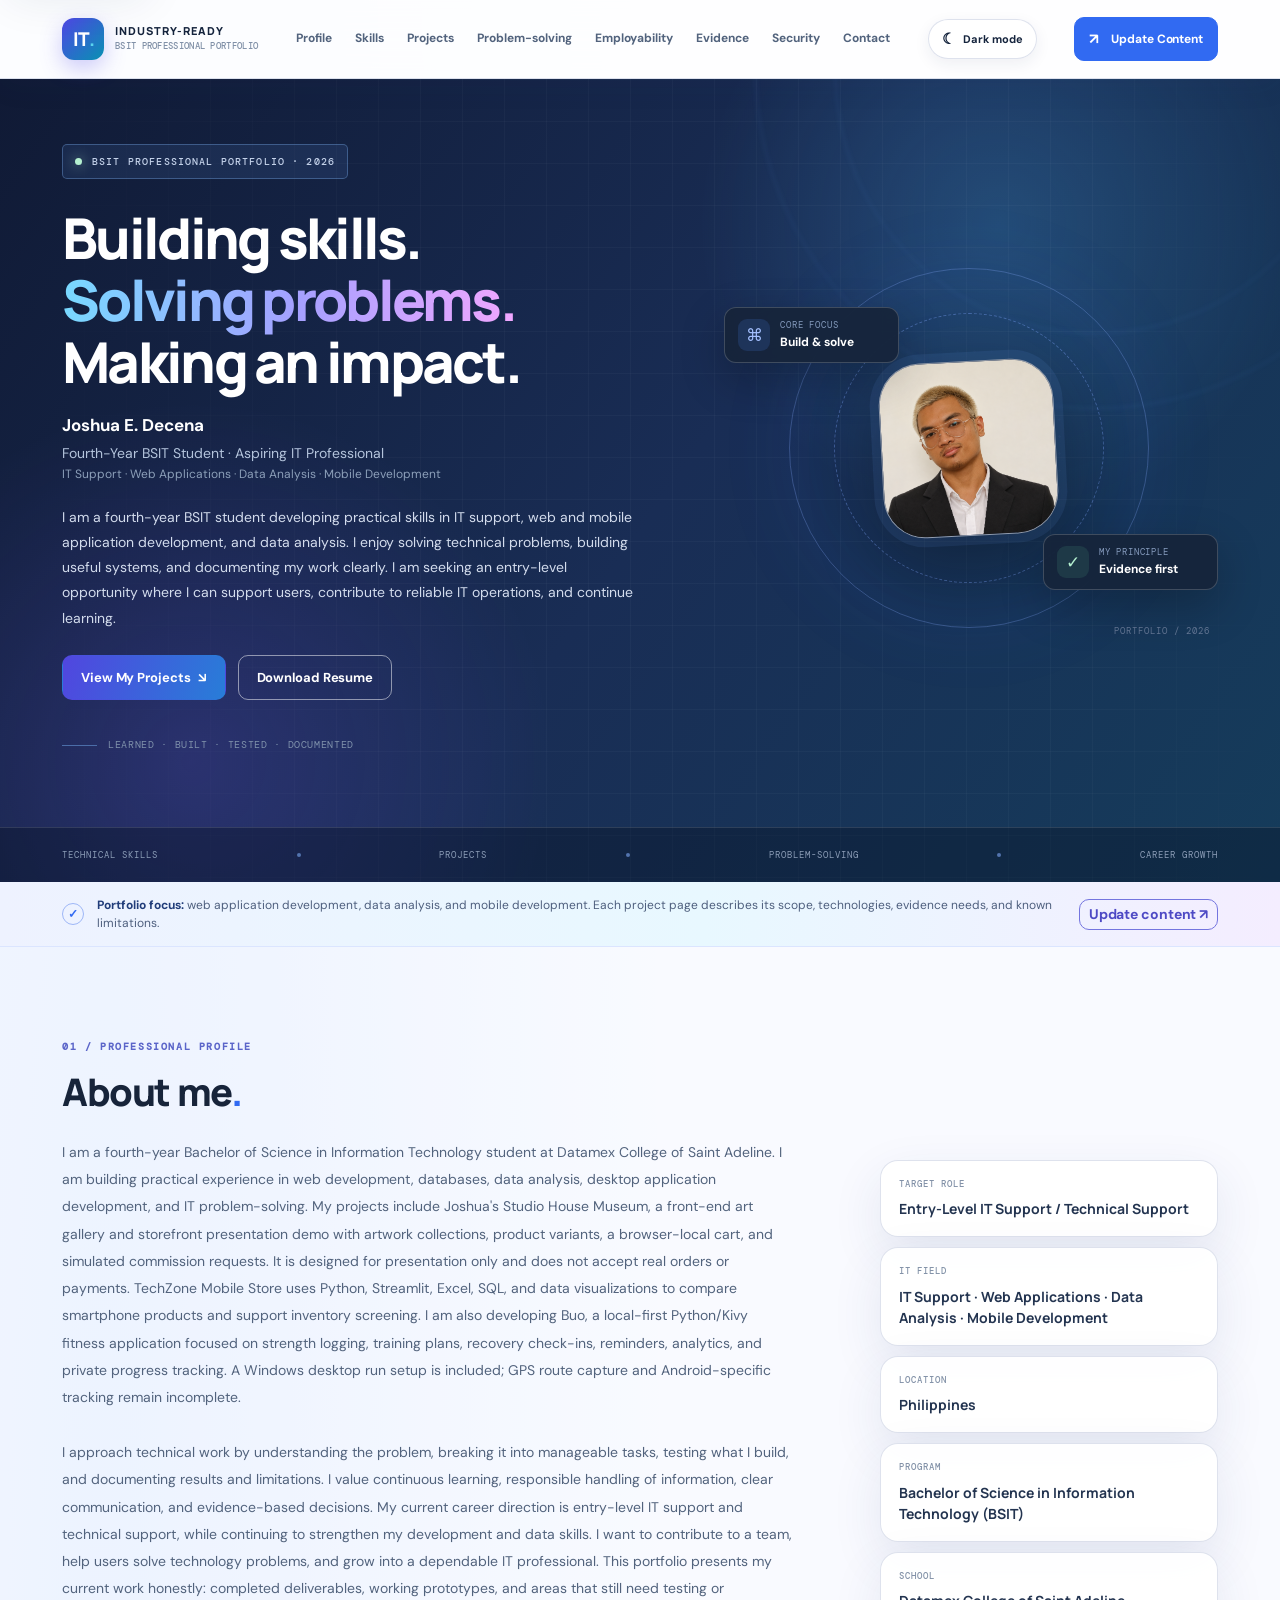
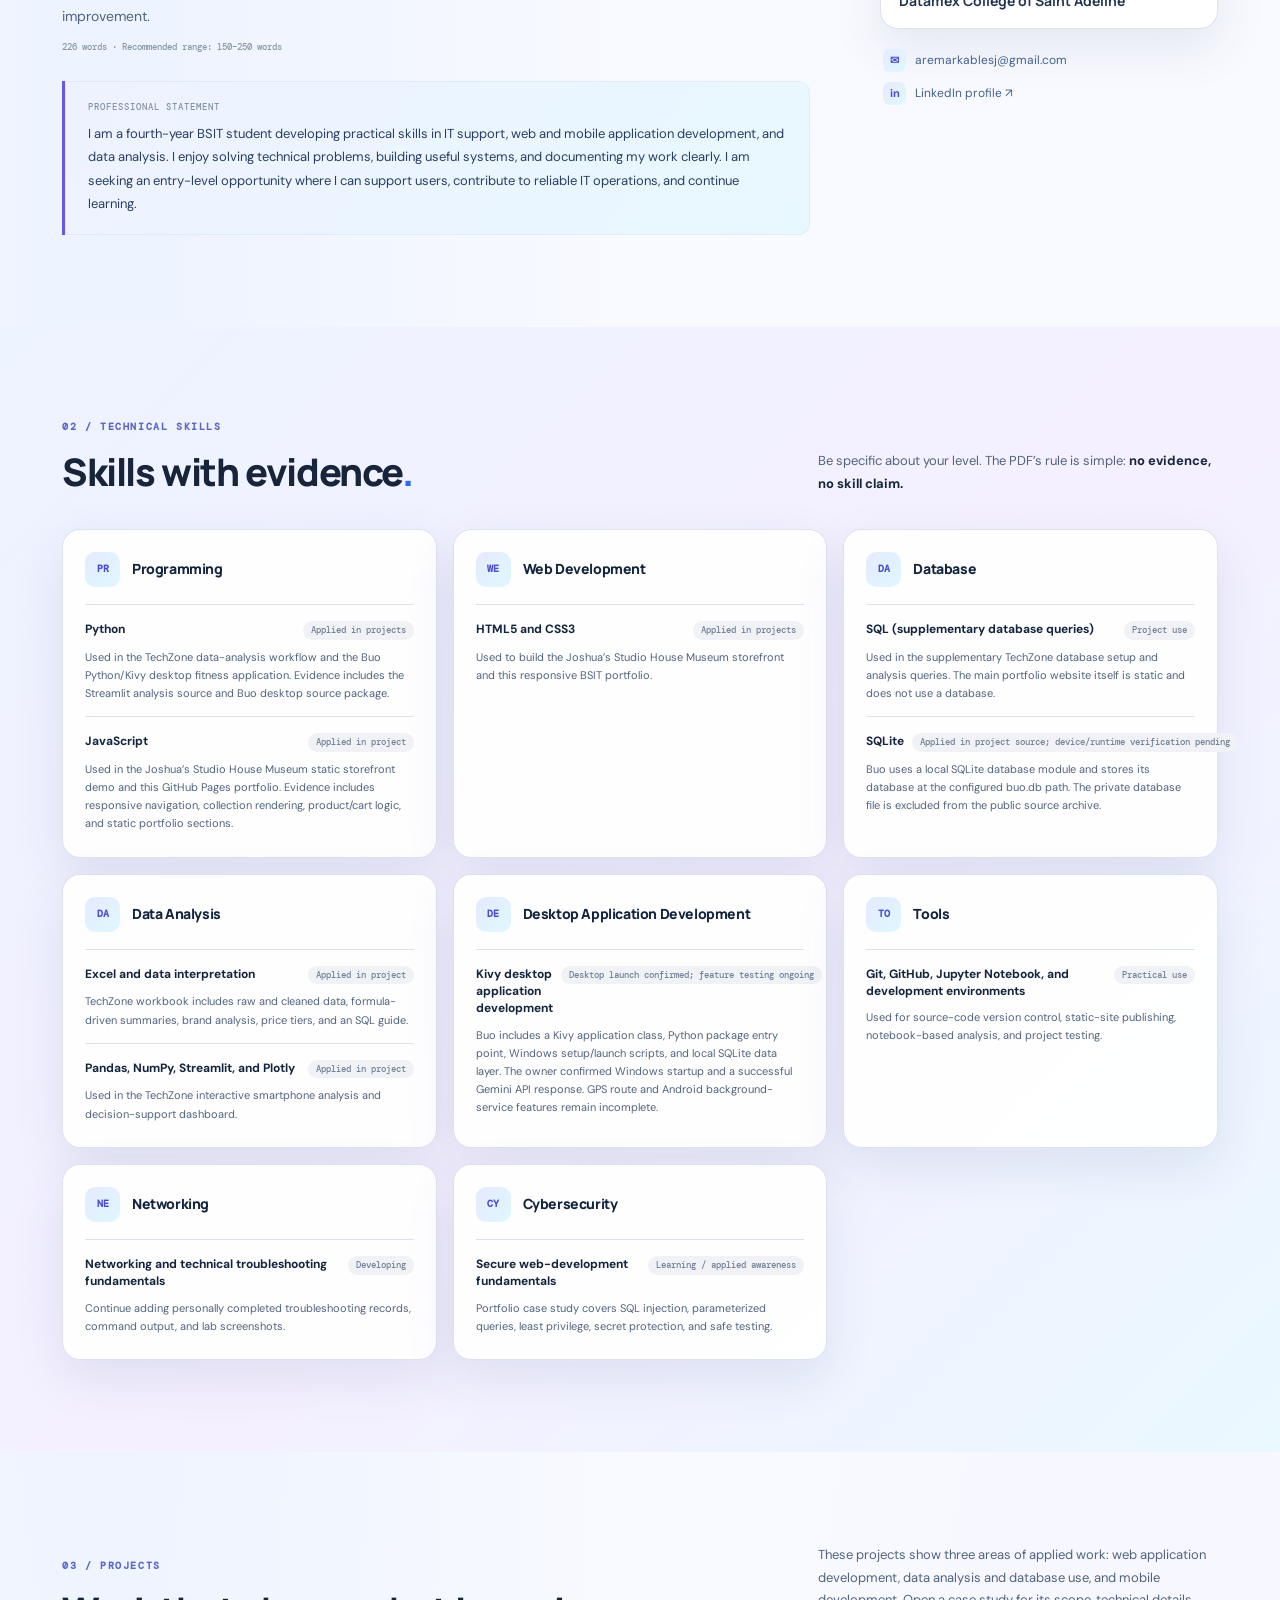
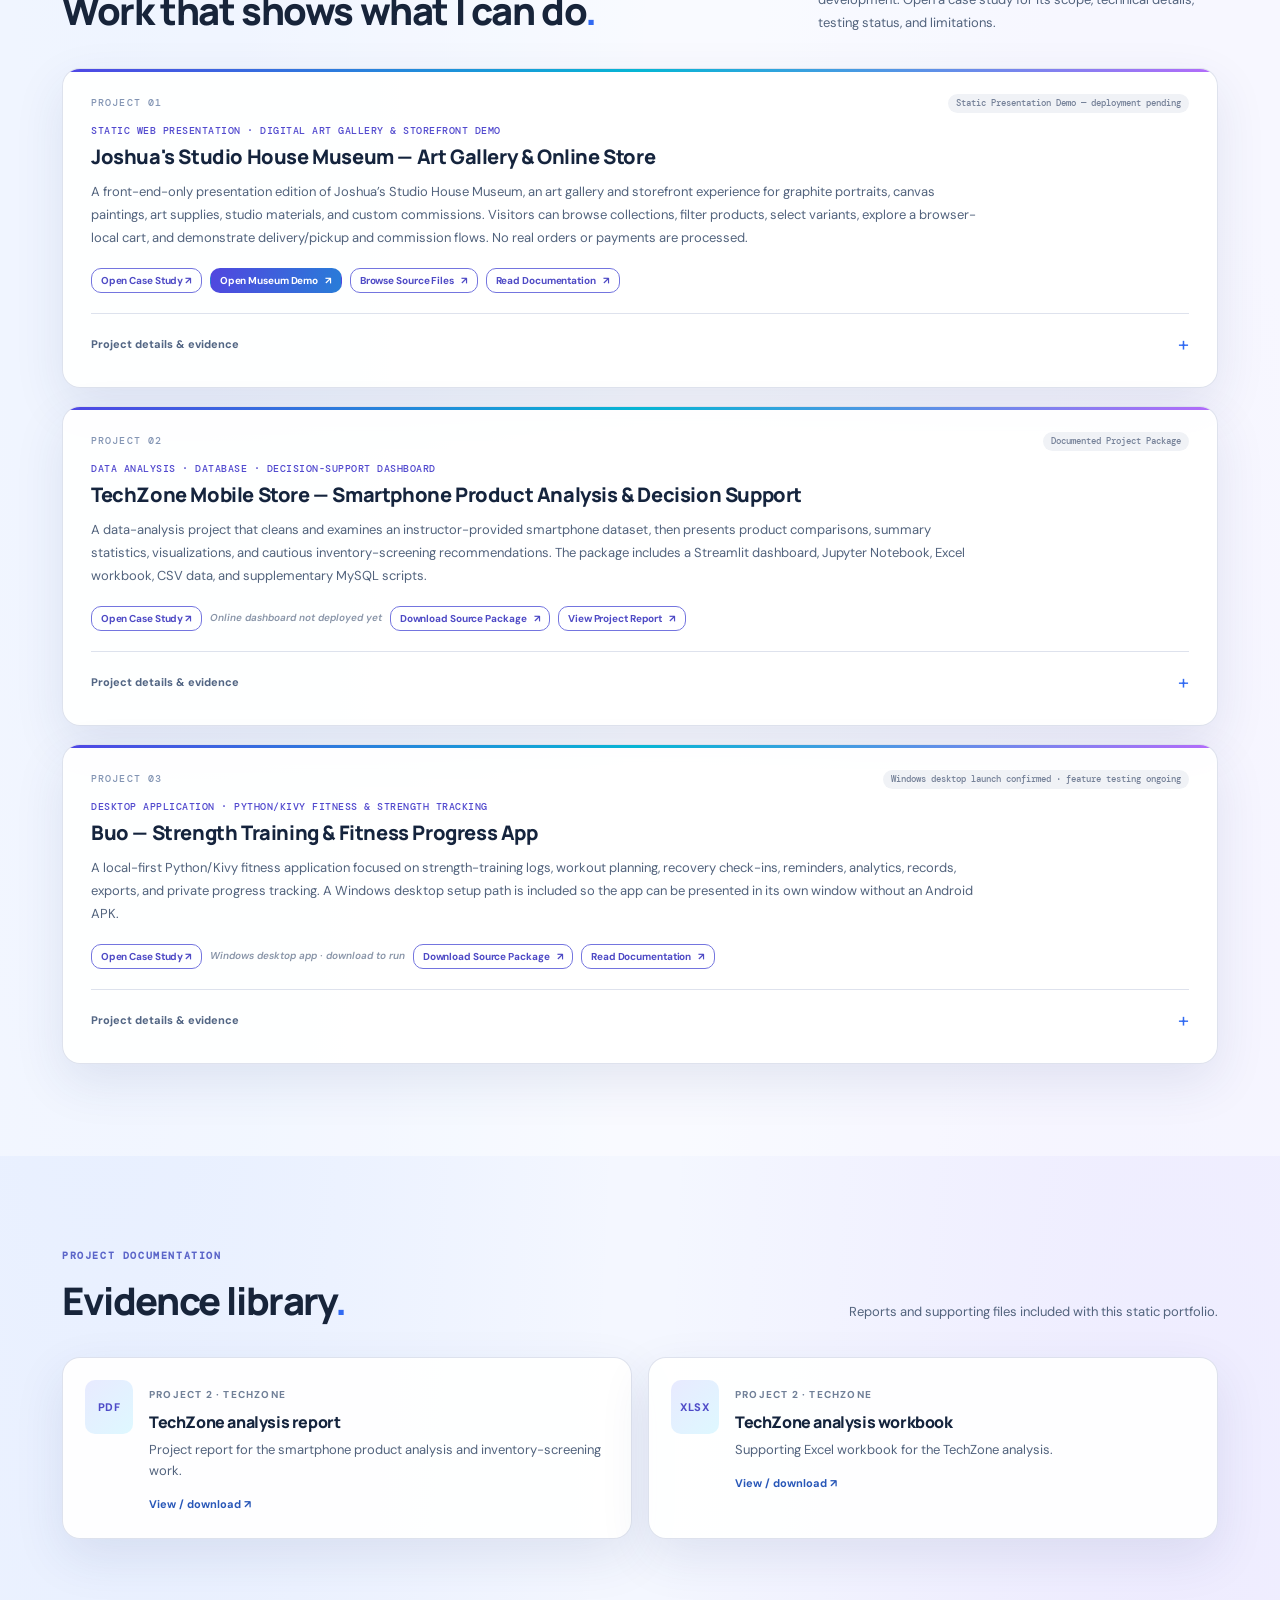
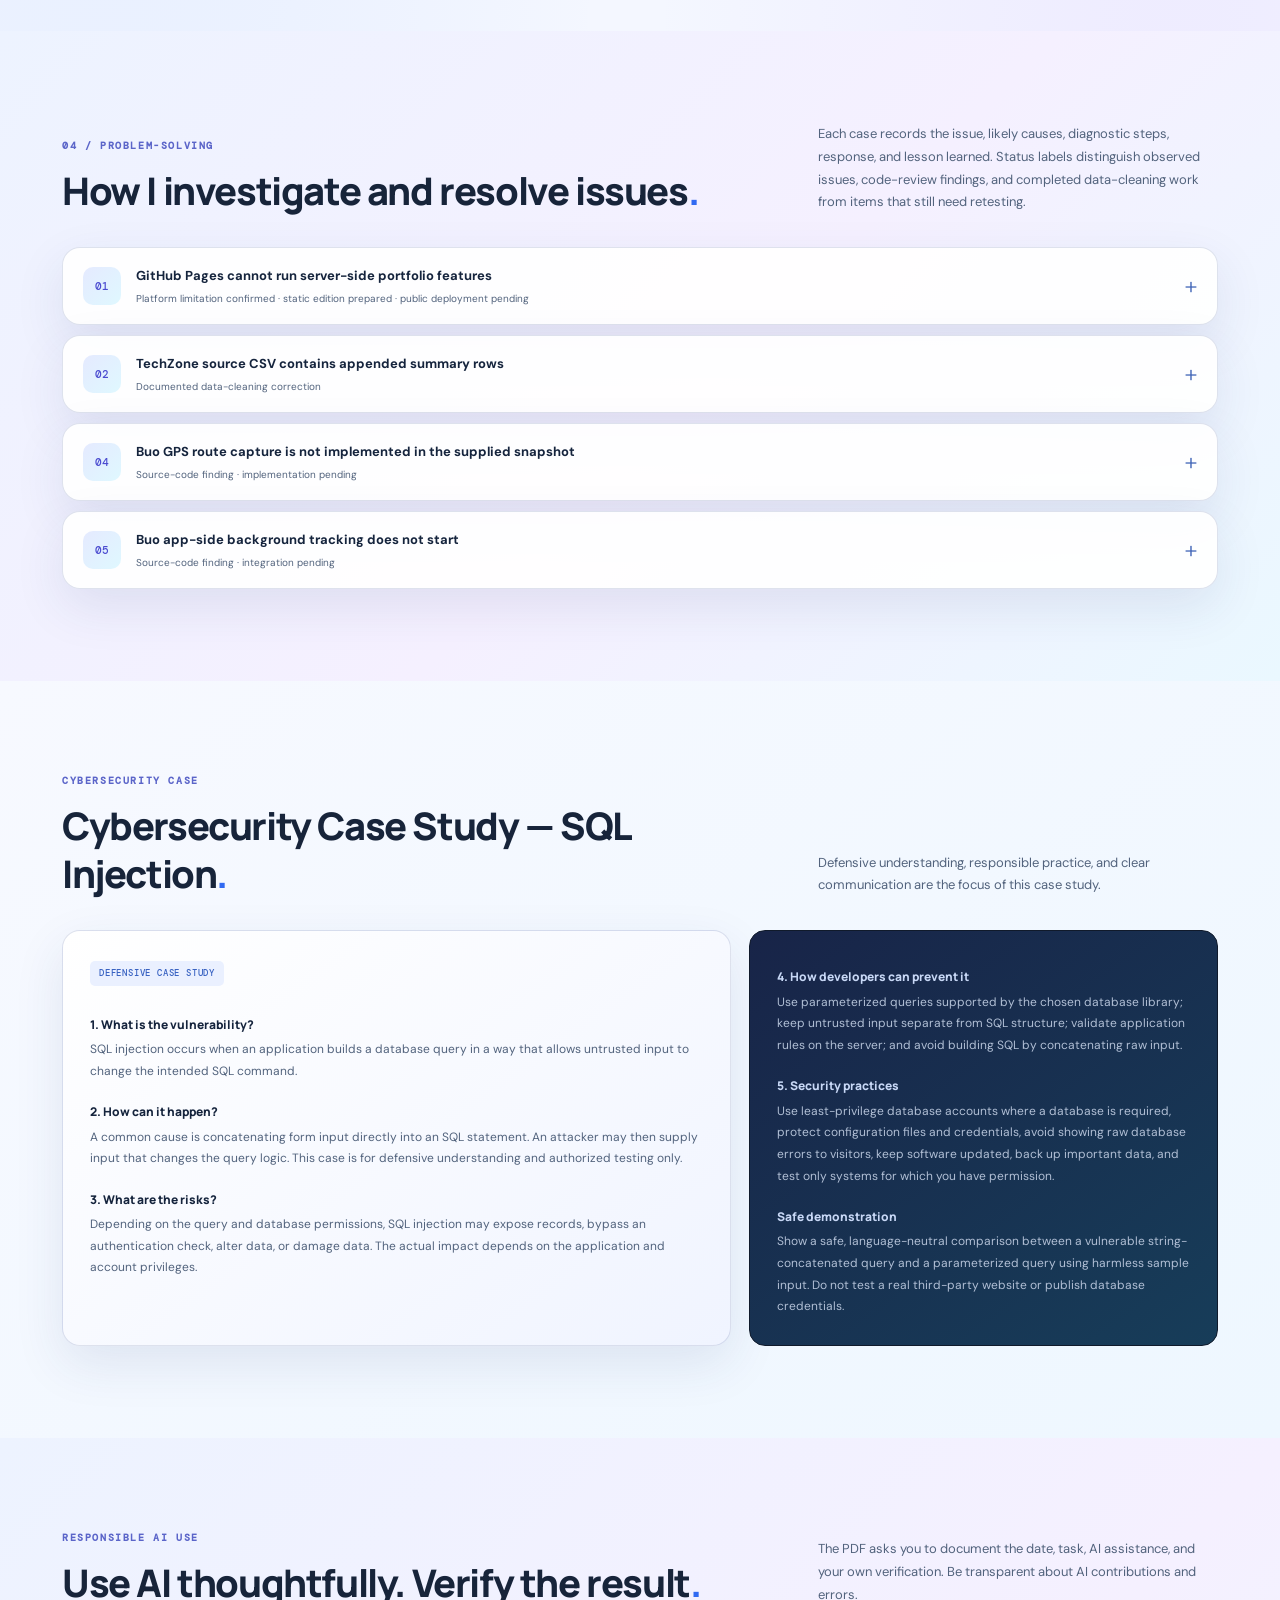
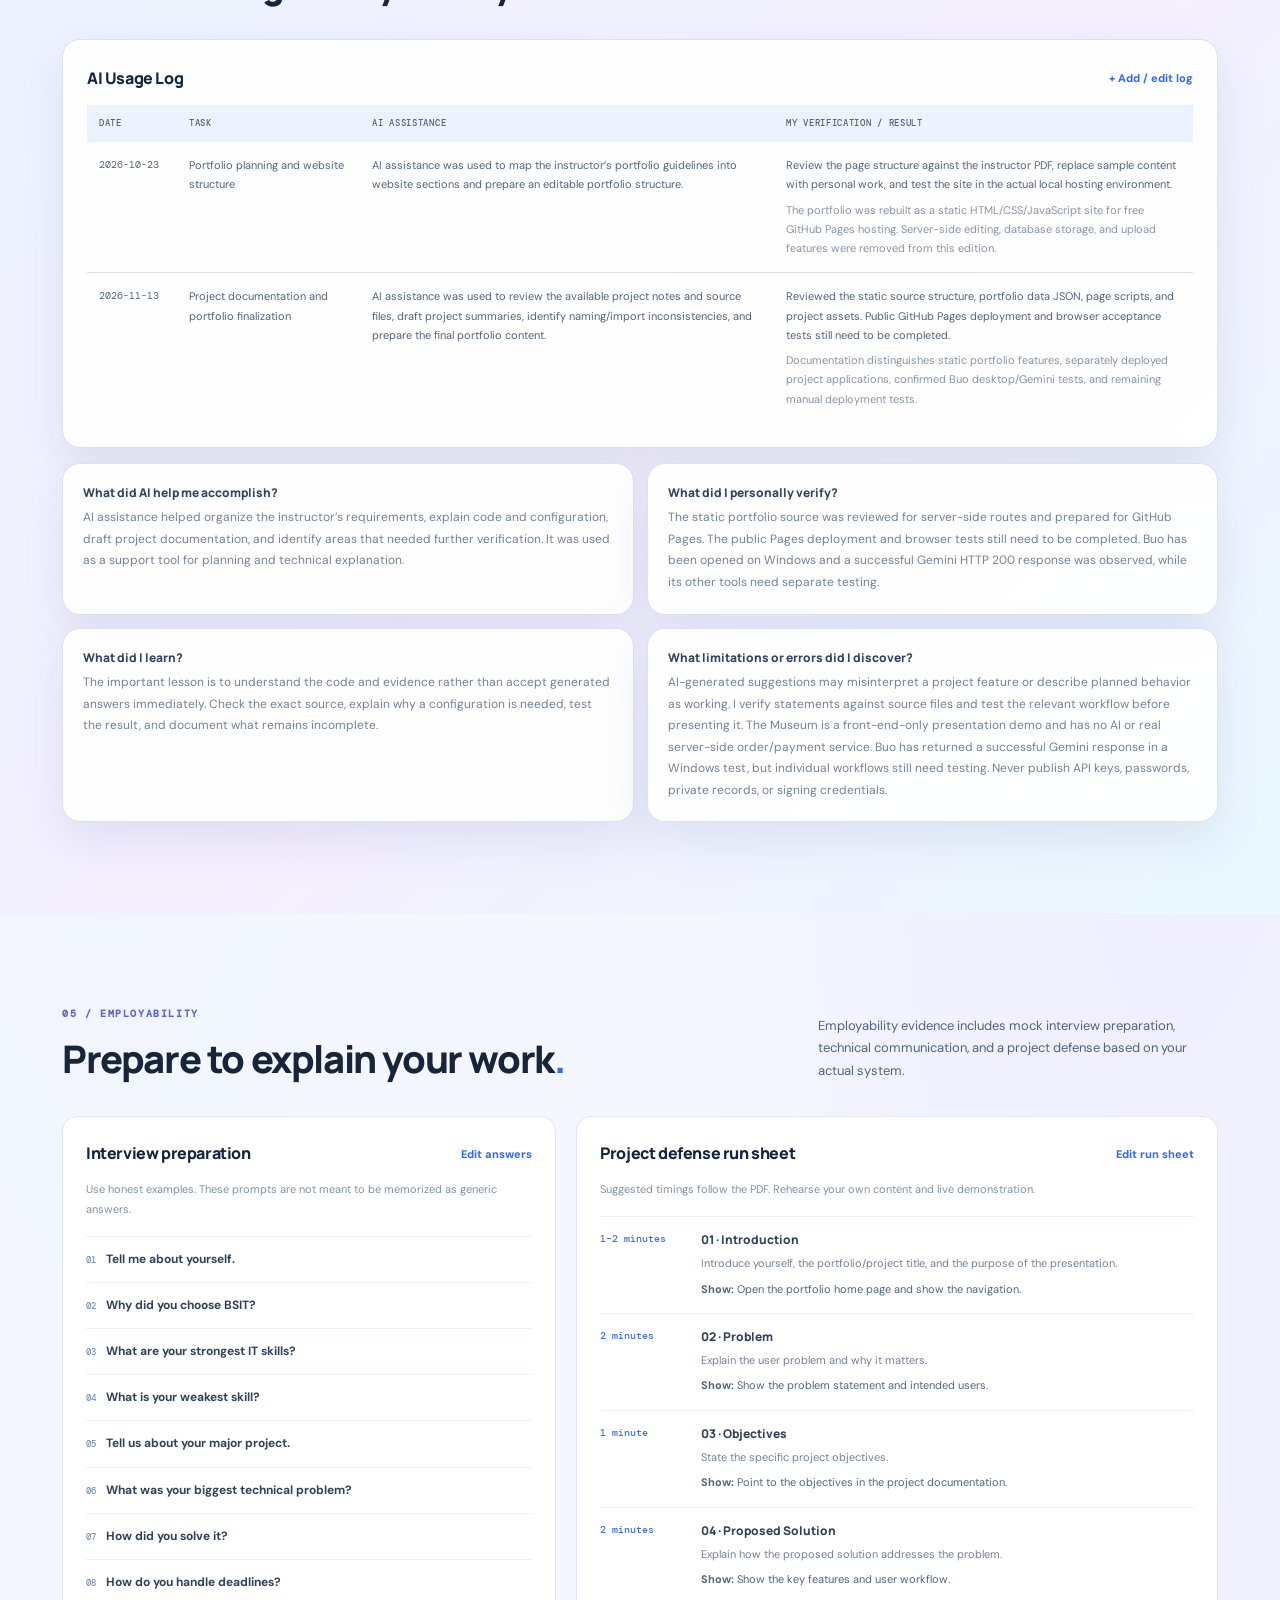
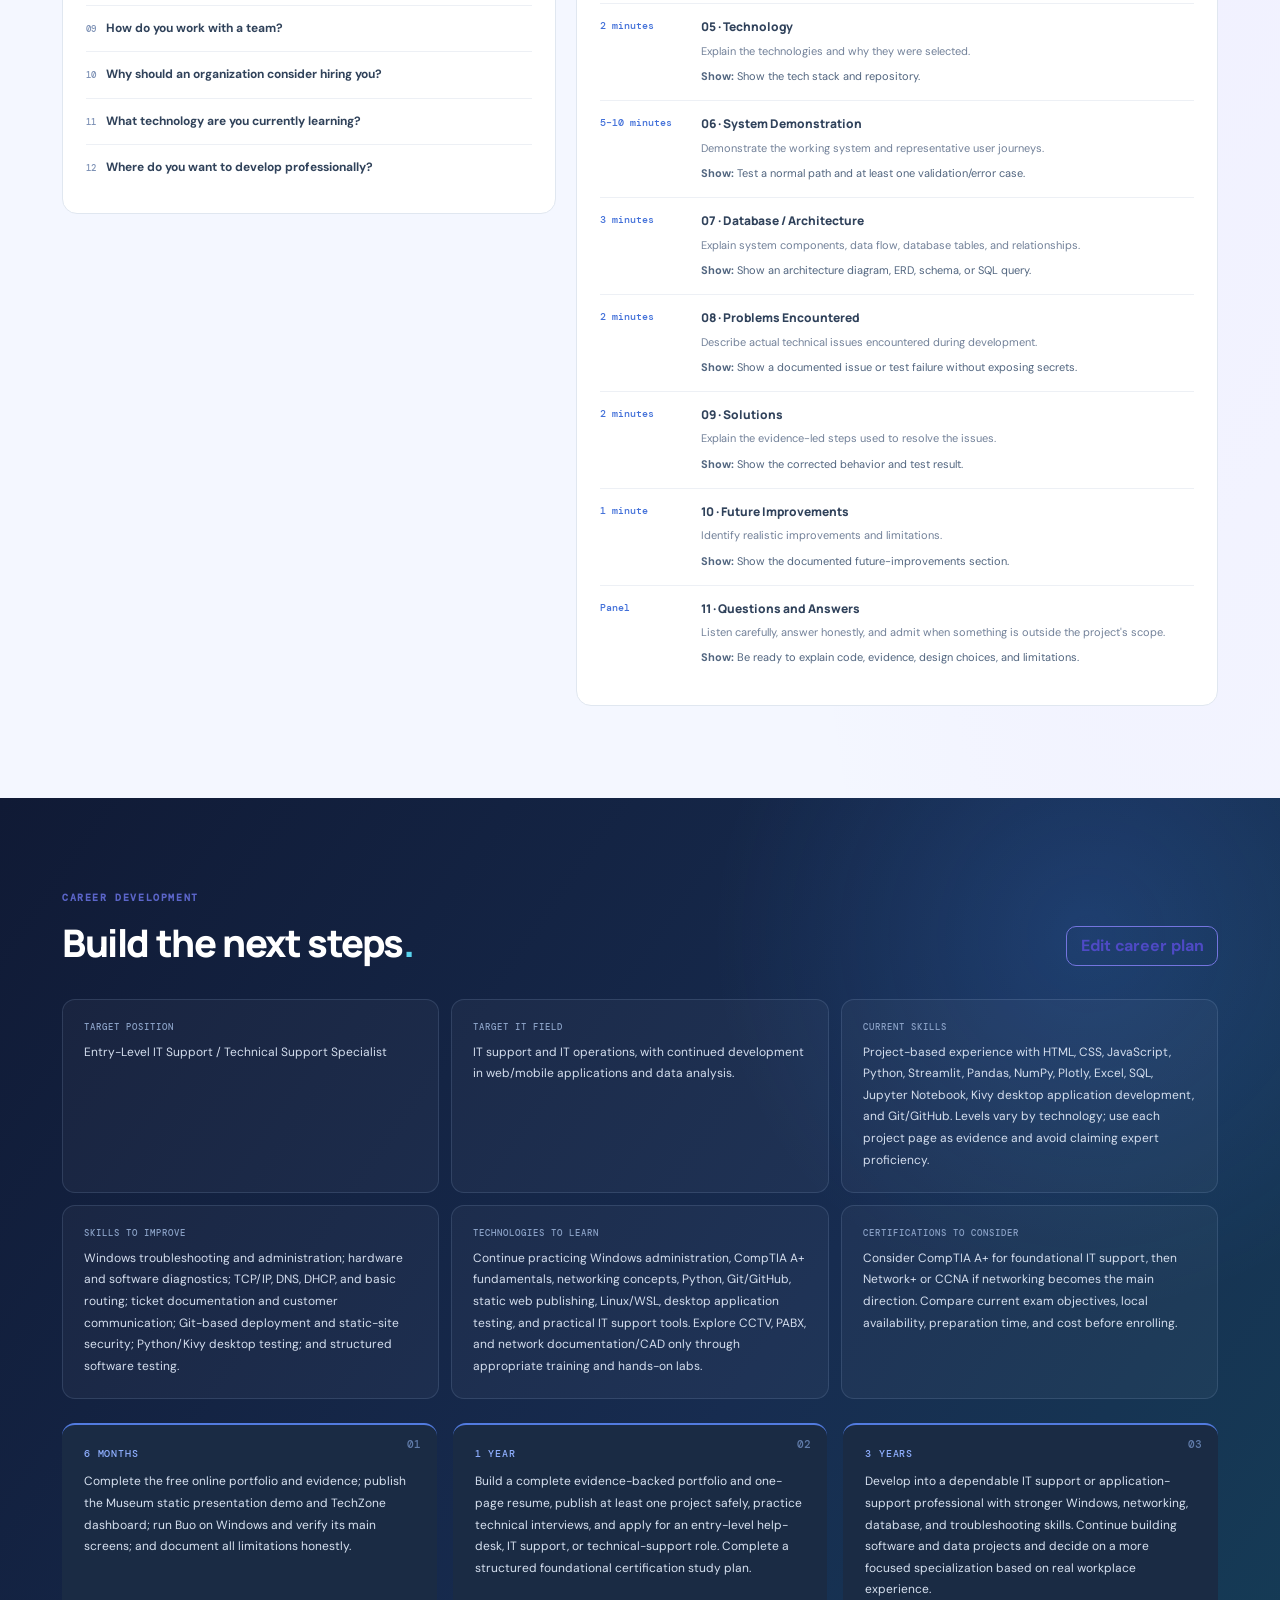
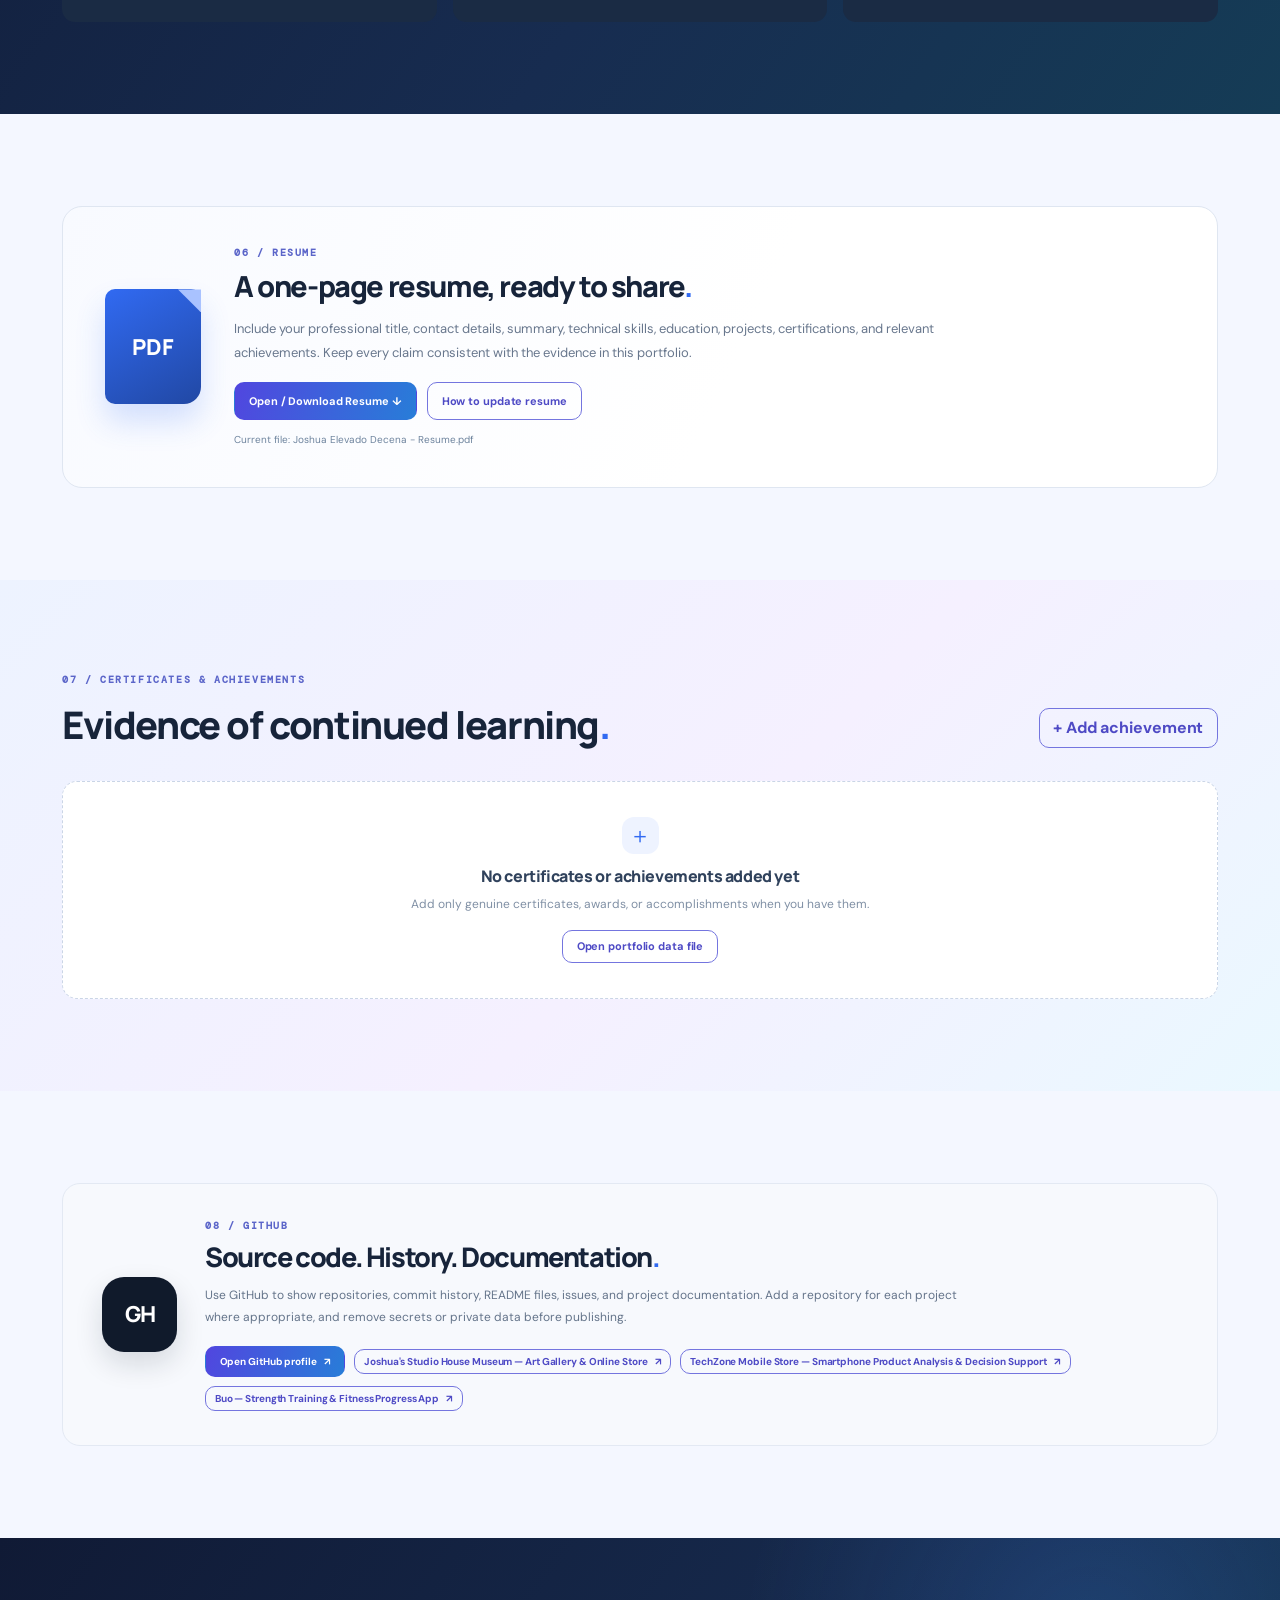
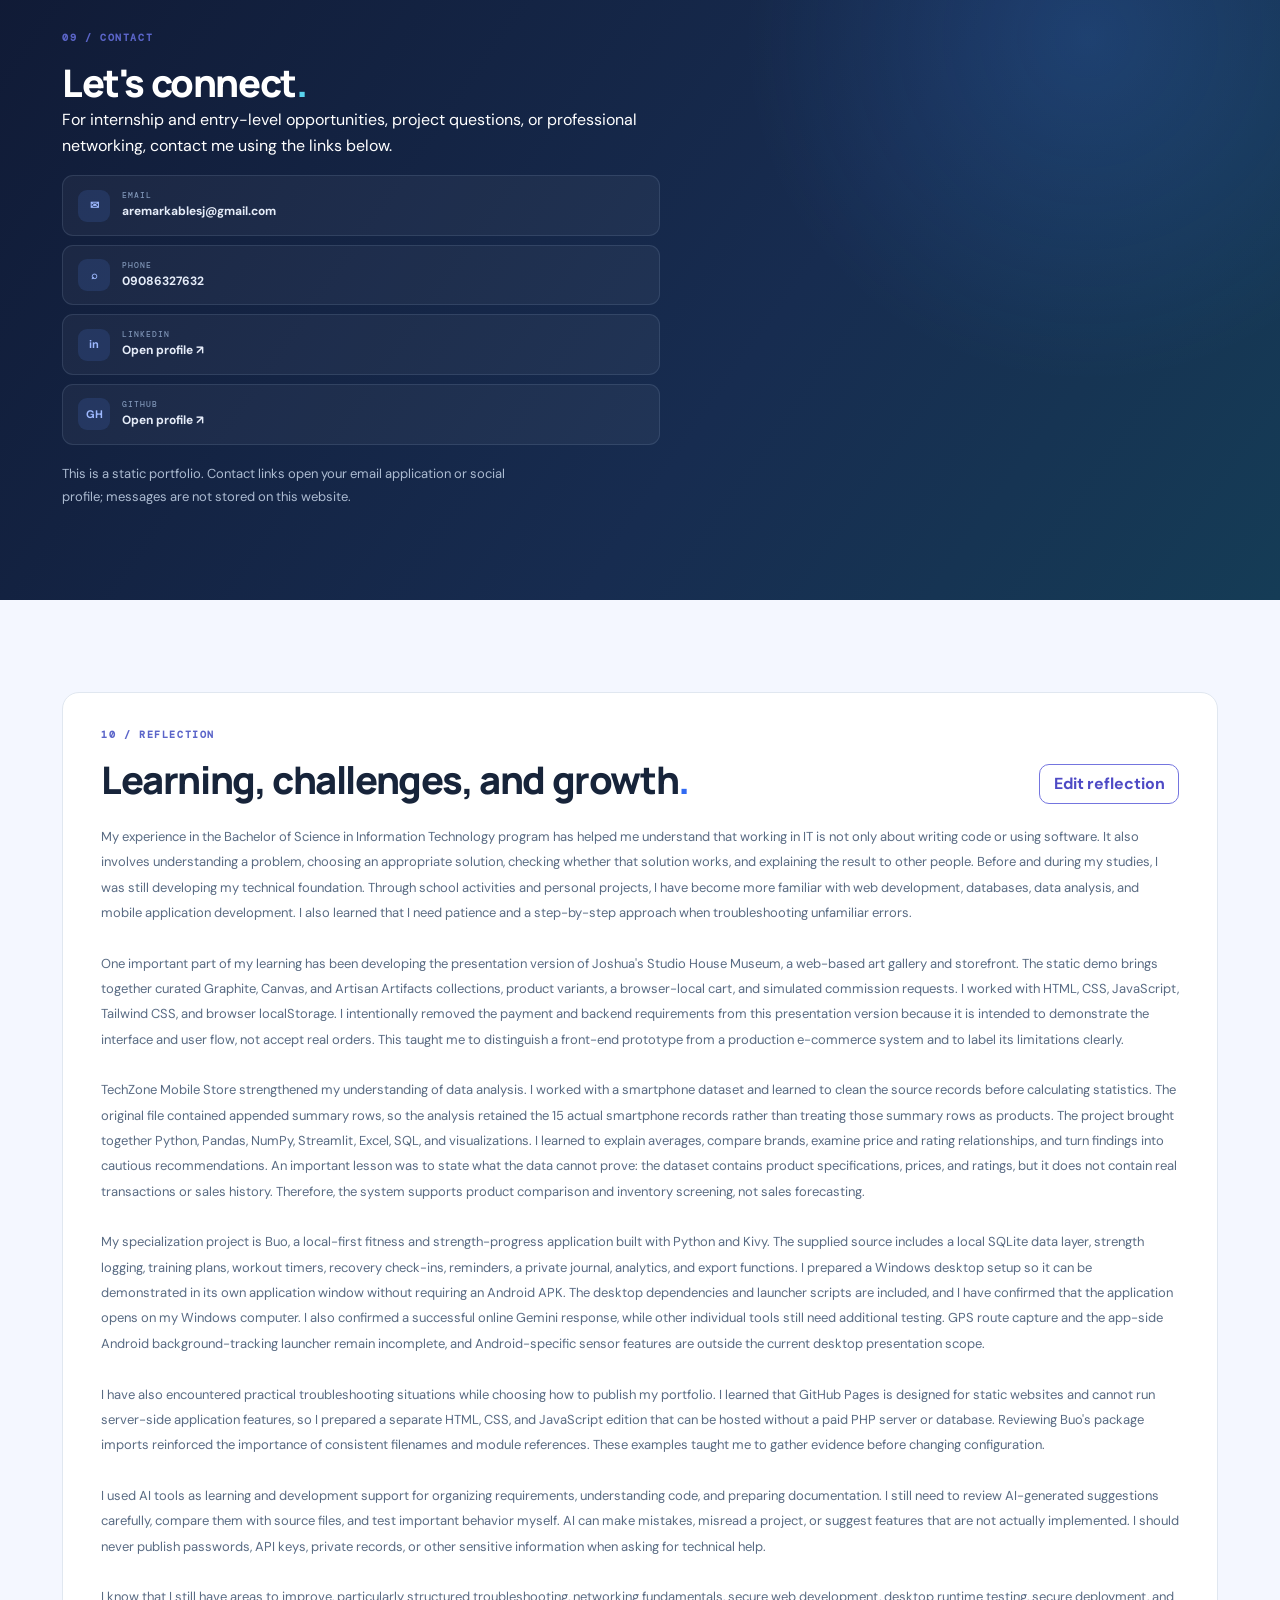
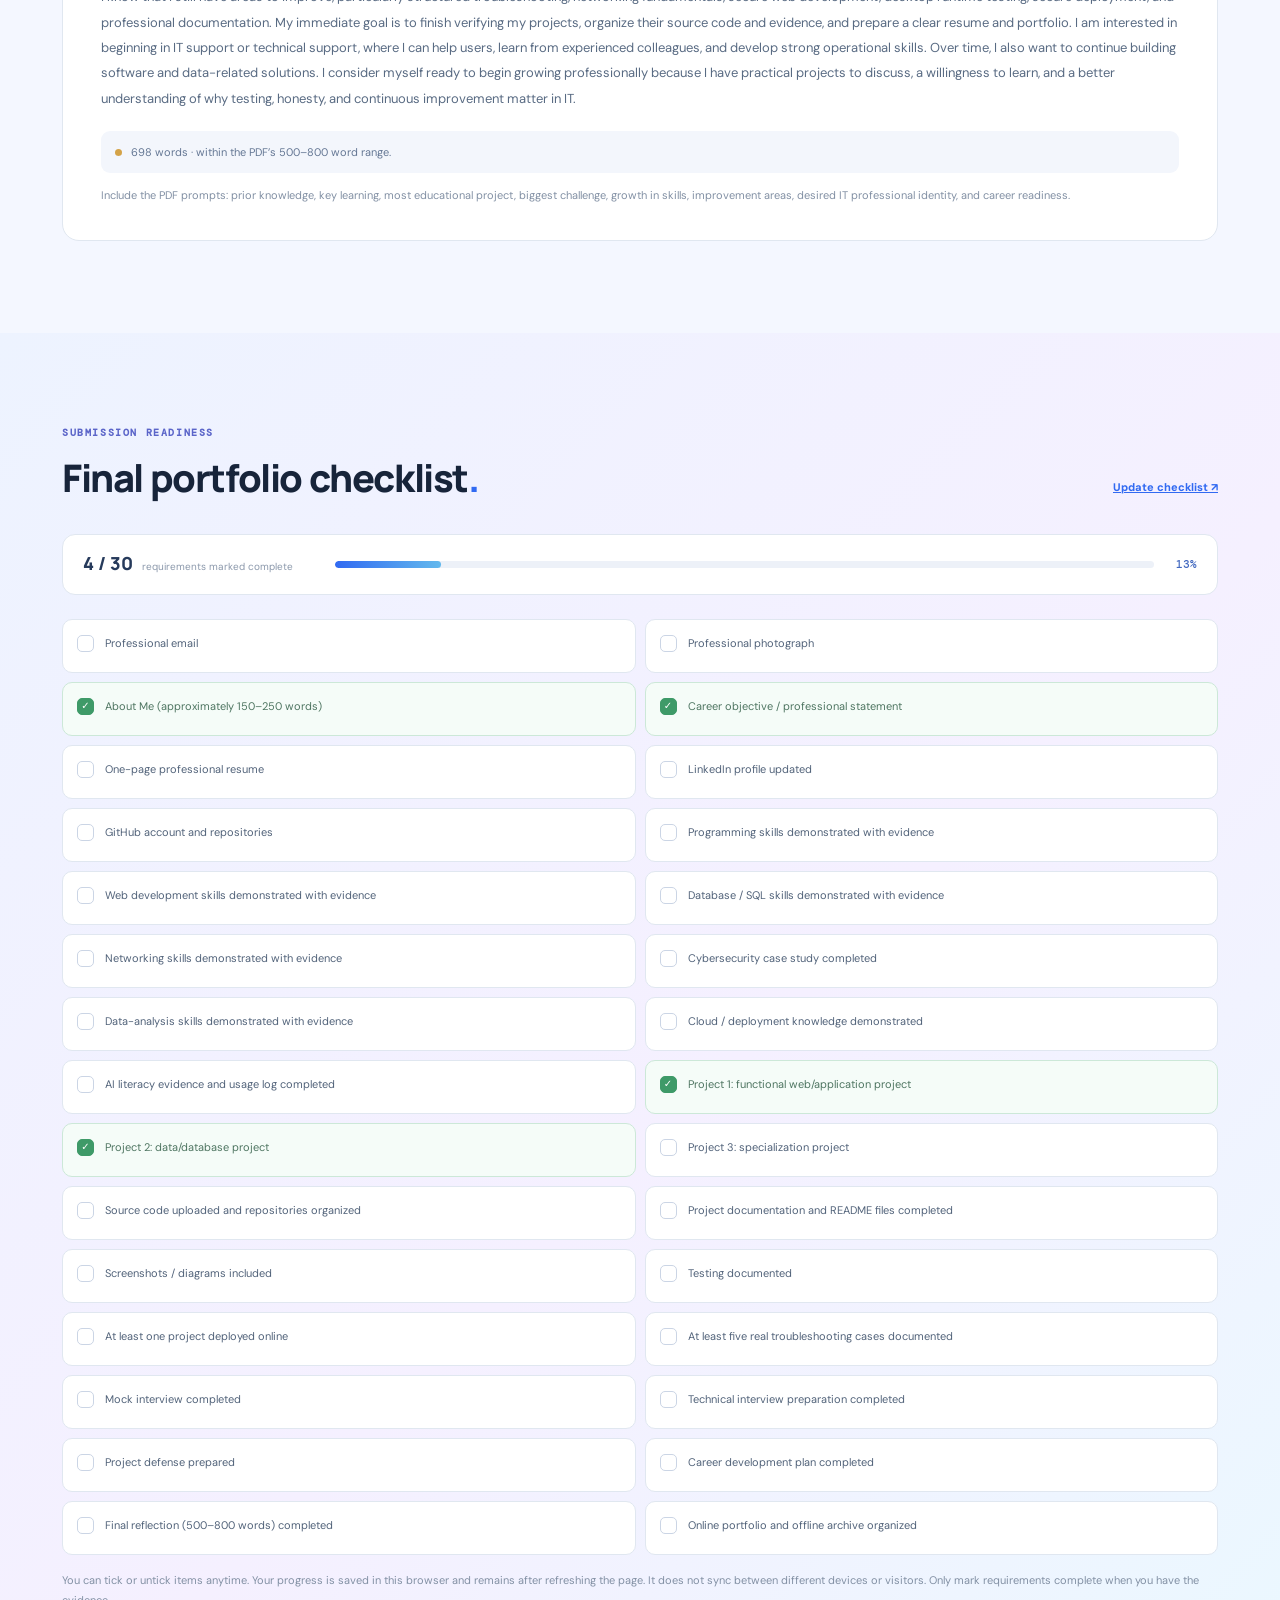
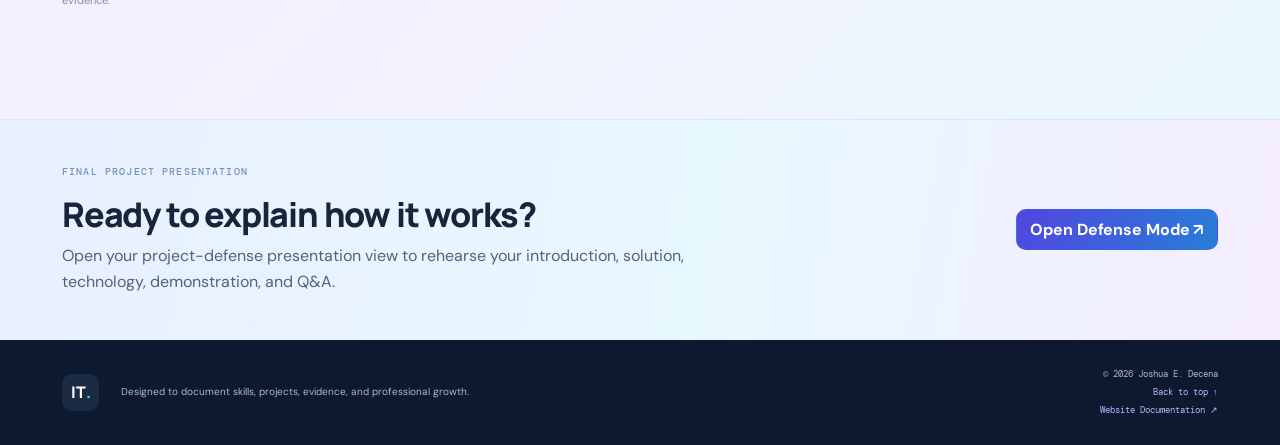
==== commit 6c8fbe07: "Add complete portfolio website documentation" ====
--- a/index.html
+++ b/index.html
@@ -138,7 +138,7 @@
   </section>
 
   <footer class="site-footer">
-    <div class="container footer-inner"><a class="footer-brand" href="#home">IT<span>.</span></a><p>Designed to document skills, projects, evidence, and professional growth.</p><div class="footer-meta"><span>© <span id="currentYear"></span> <span id="footerName">Your Name</span></span><a href="#home">Back to top ↑</a></div></div>
+    <div class="container footer-inner"><a class="footer-brand" href="#home">IT<span>.</span></a><p>Designed to document skills, projects, evidence, and professional growth.</p><div class="footer-meta"><span>© <span id="currentYear"></span> <span id="footerName">Your Name</span></span><a href="#home">Back to top ↑</a> <a href="documentation/portfolio-website.html">Website Documentation ↗</a></div></div>
   </footer>
 
   
